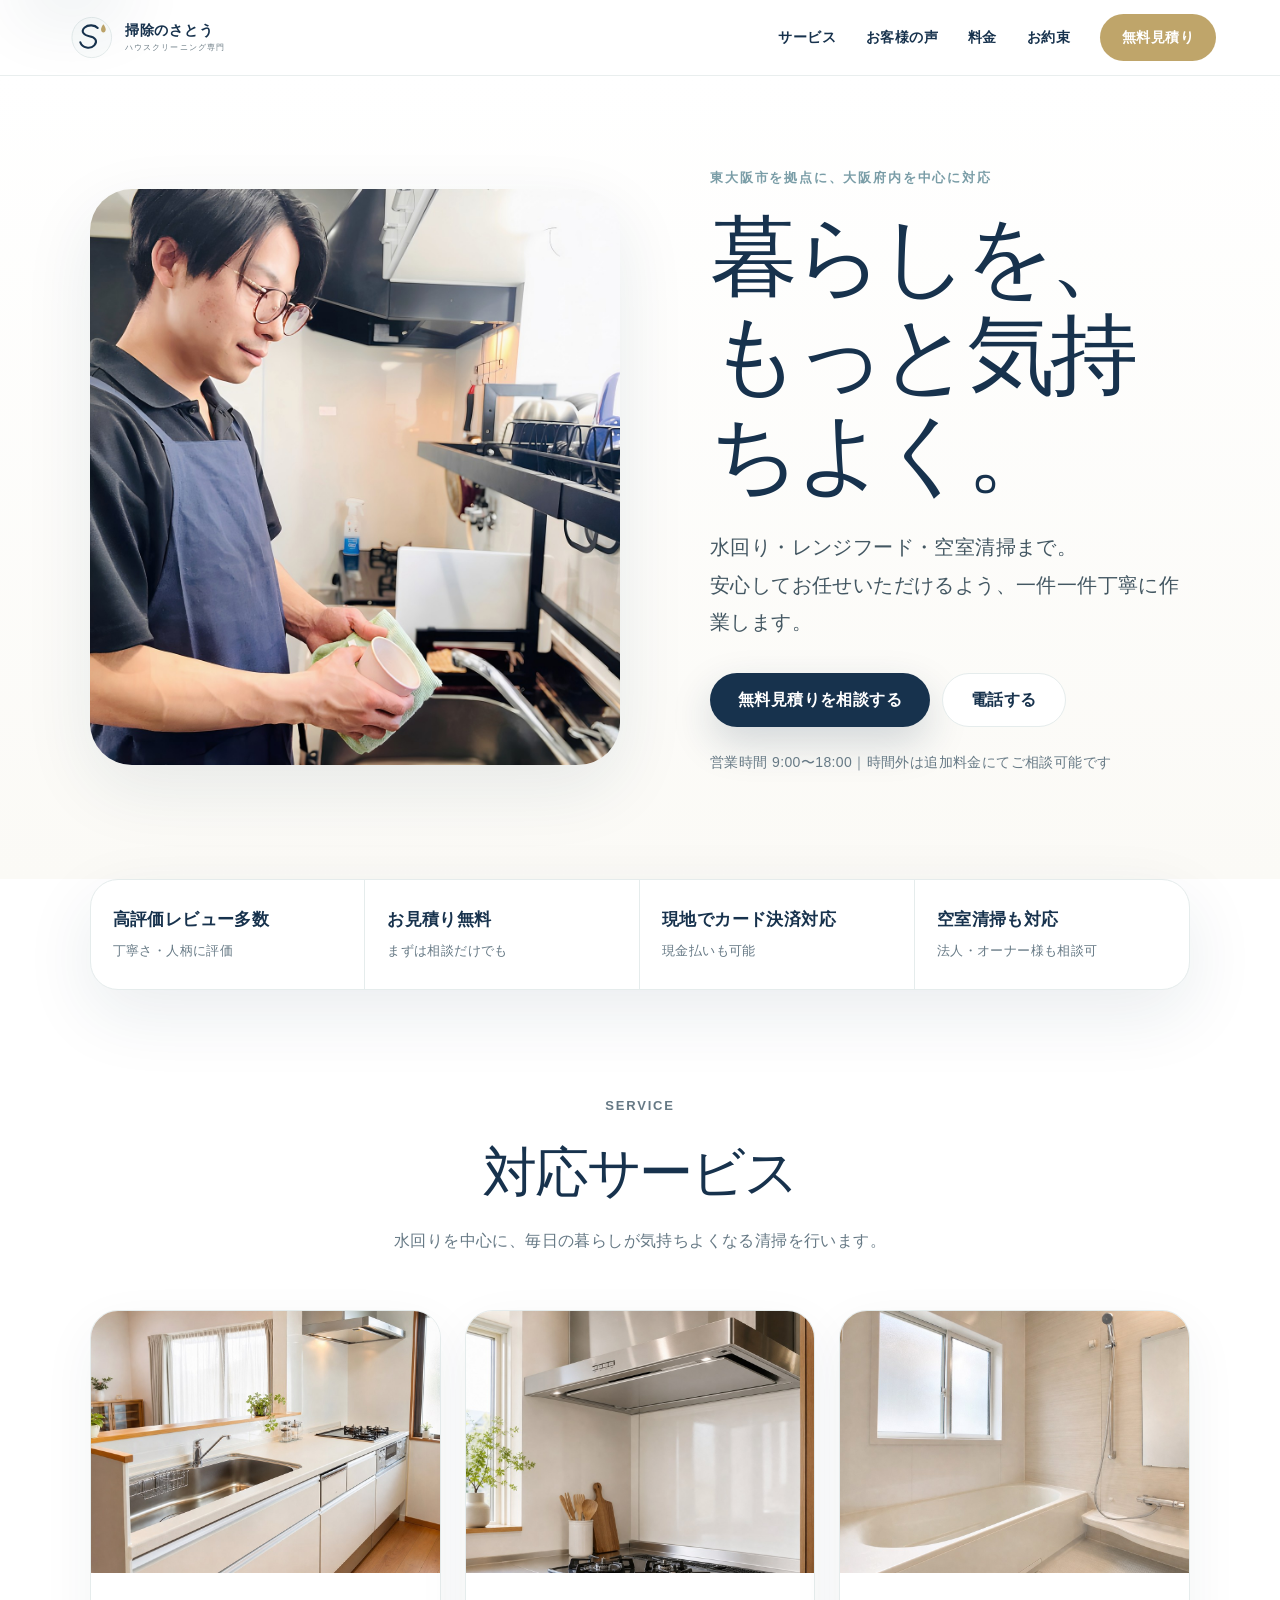
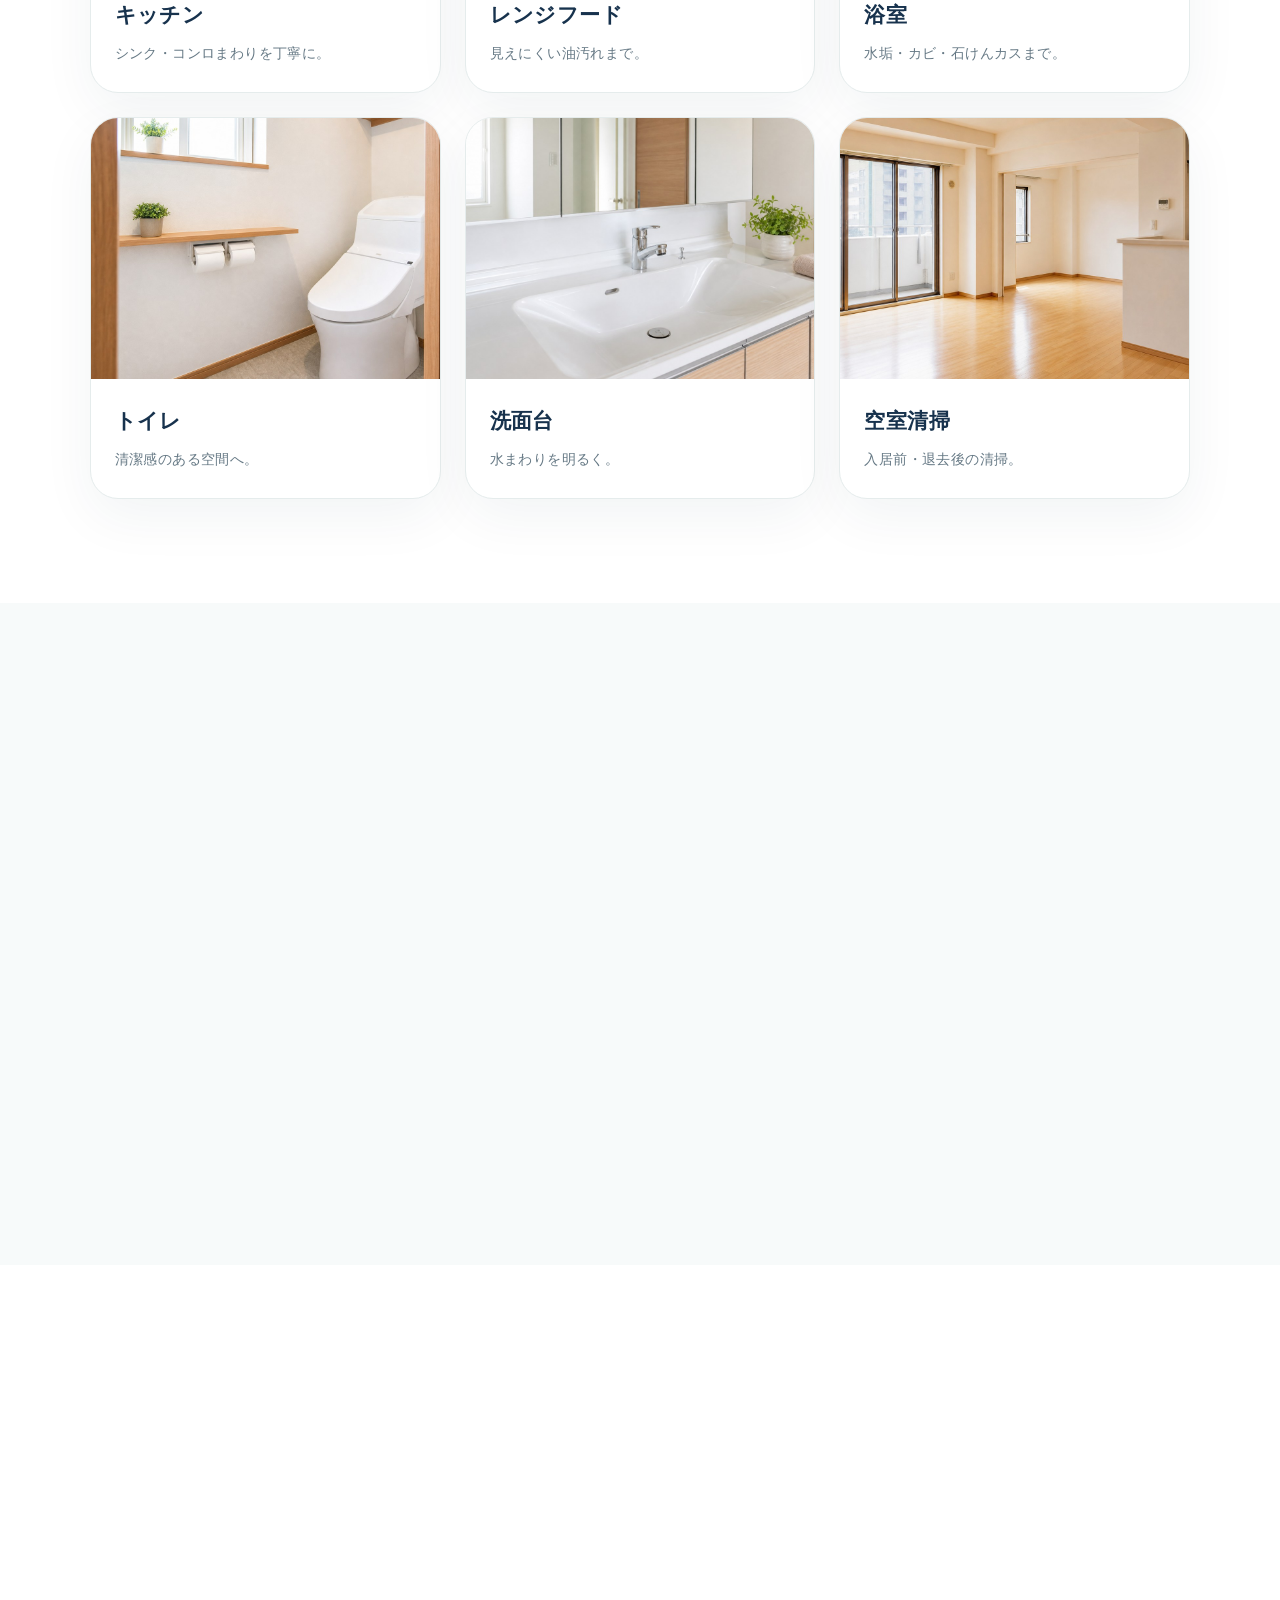
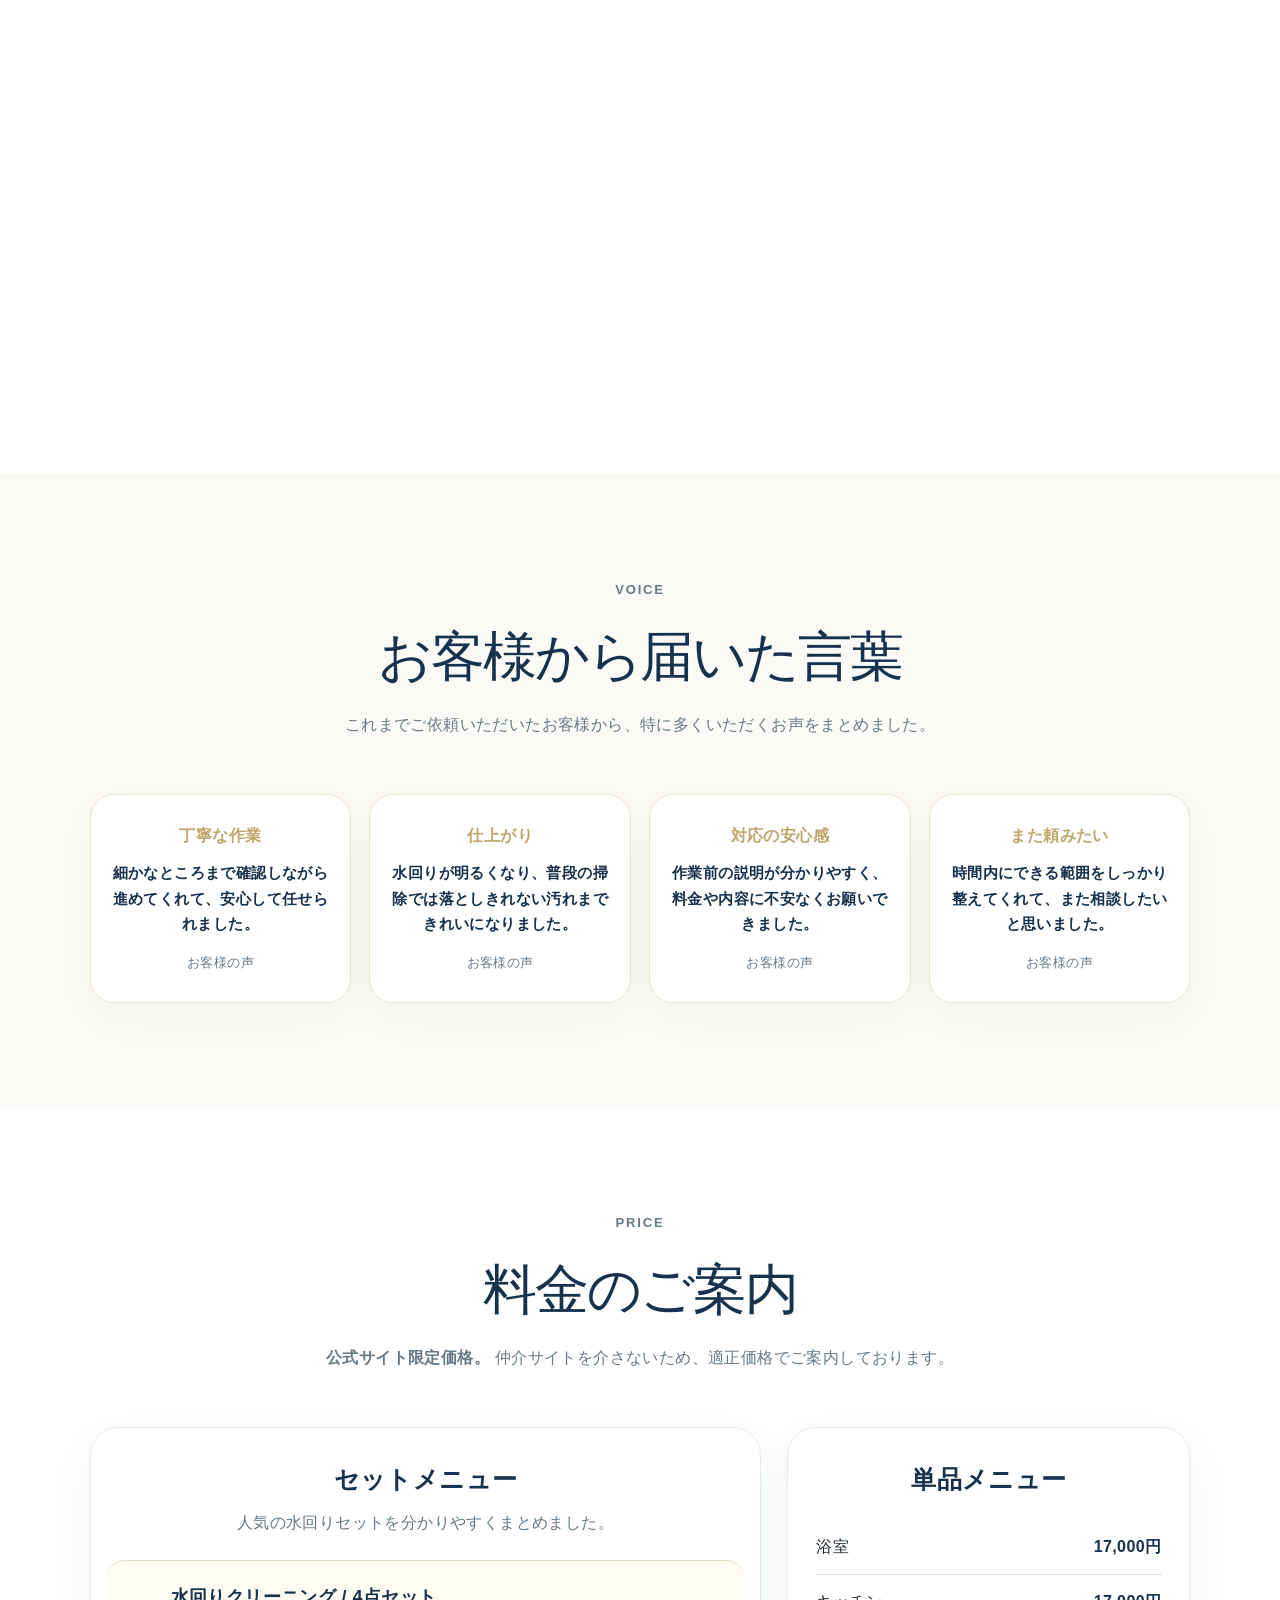
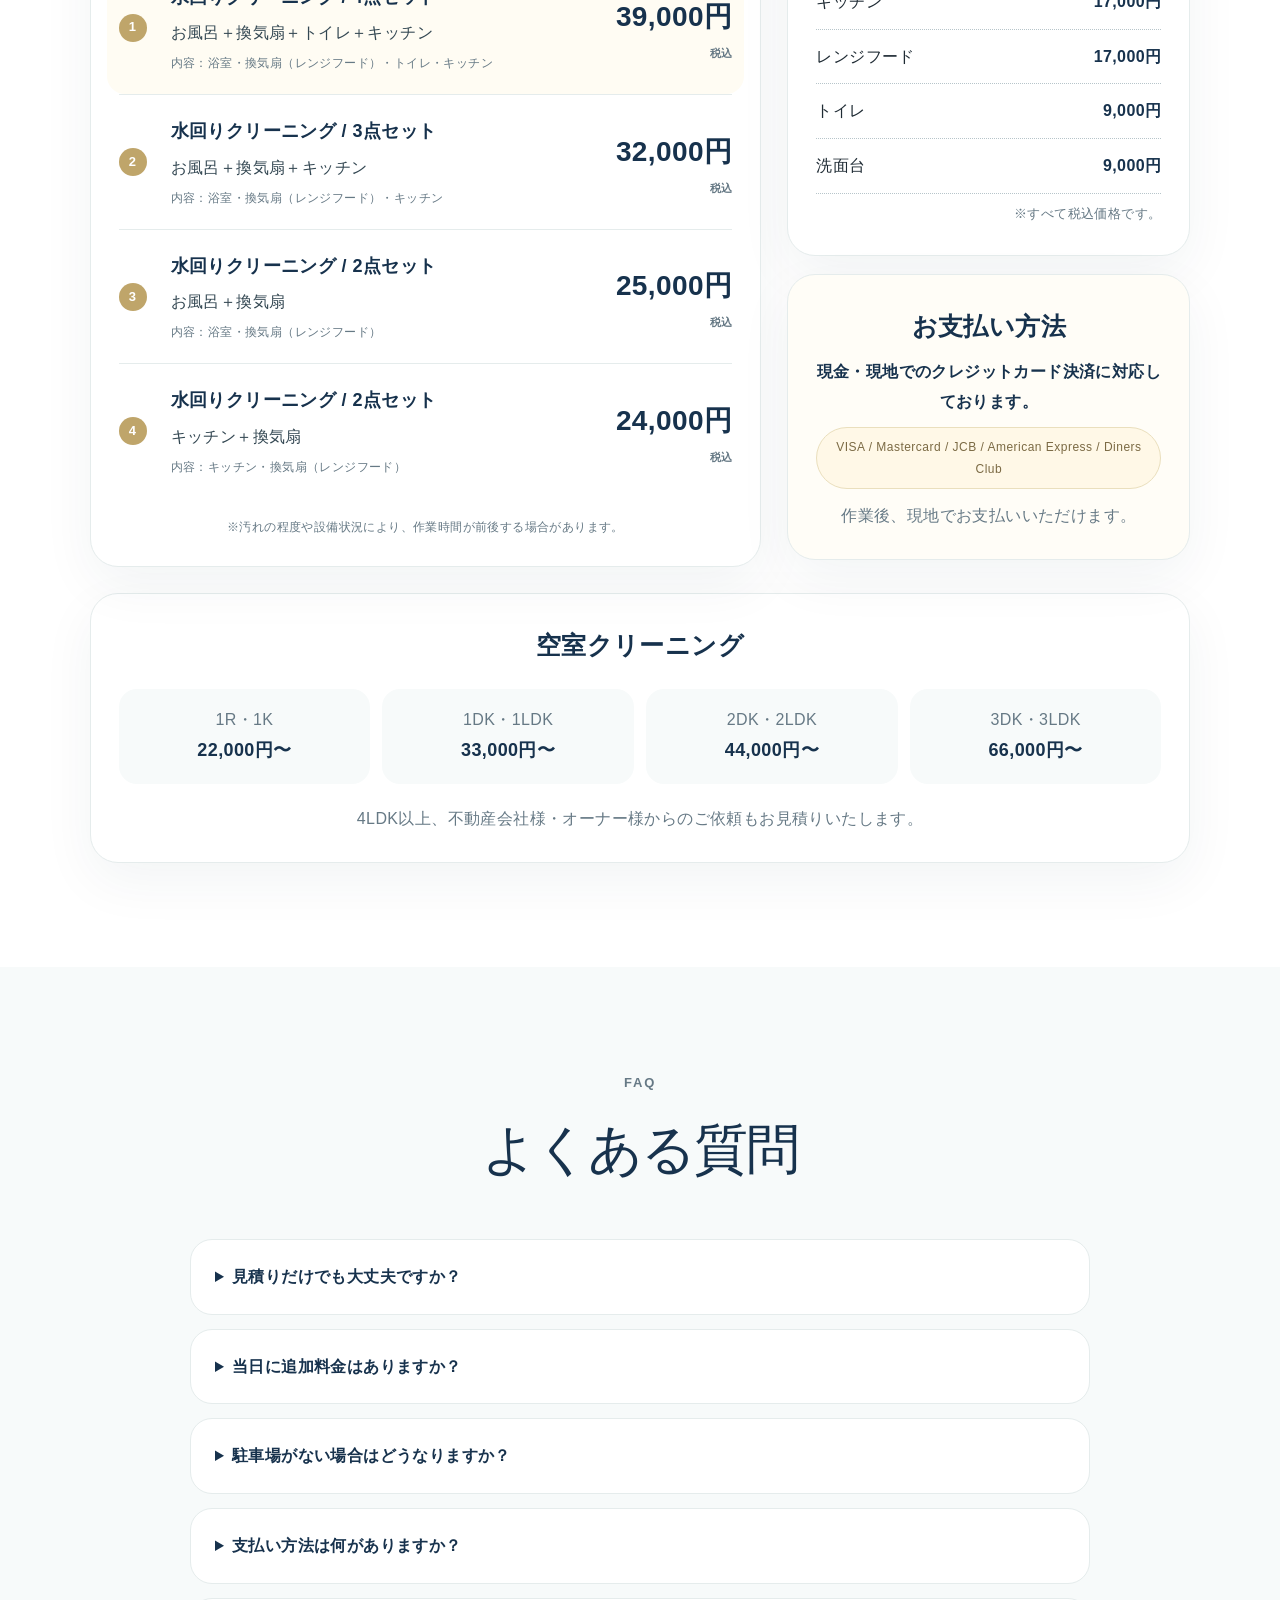
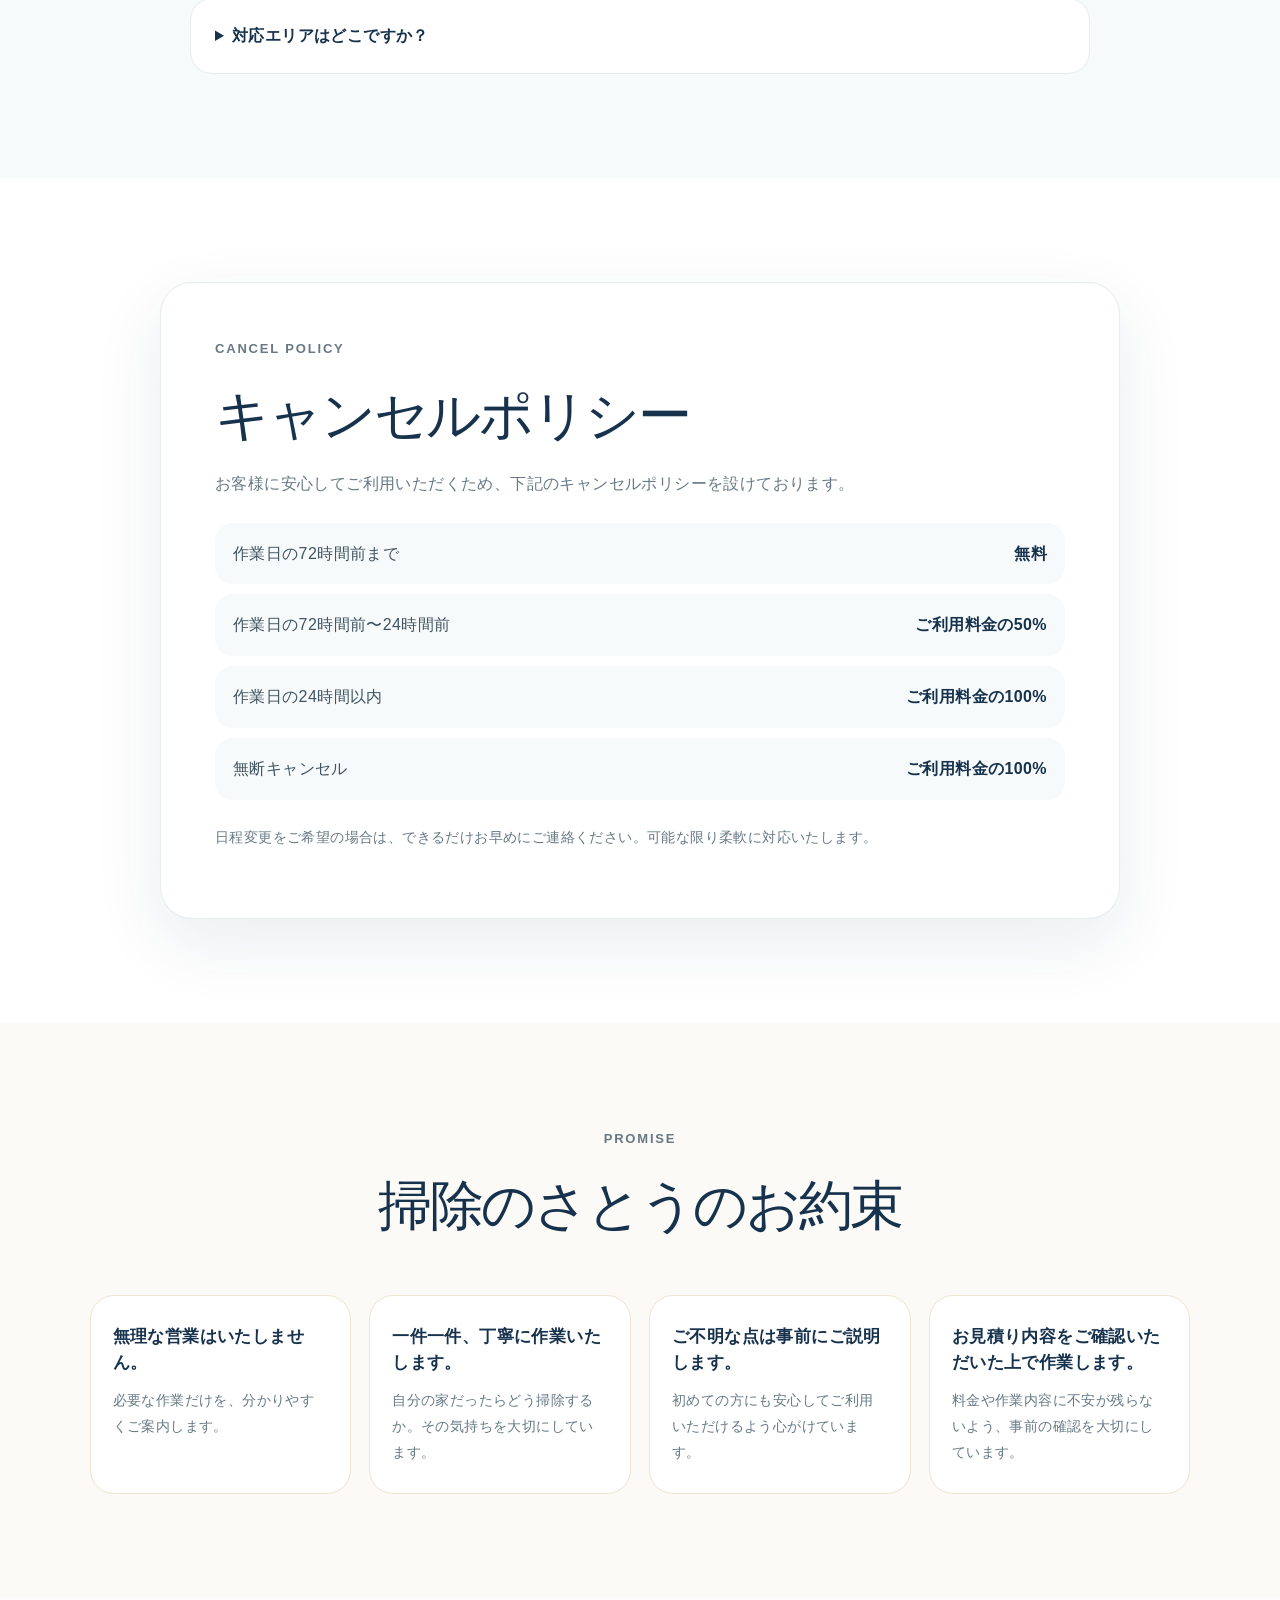
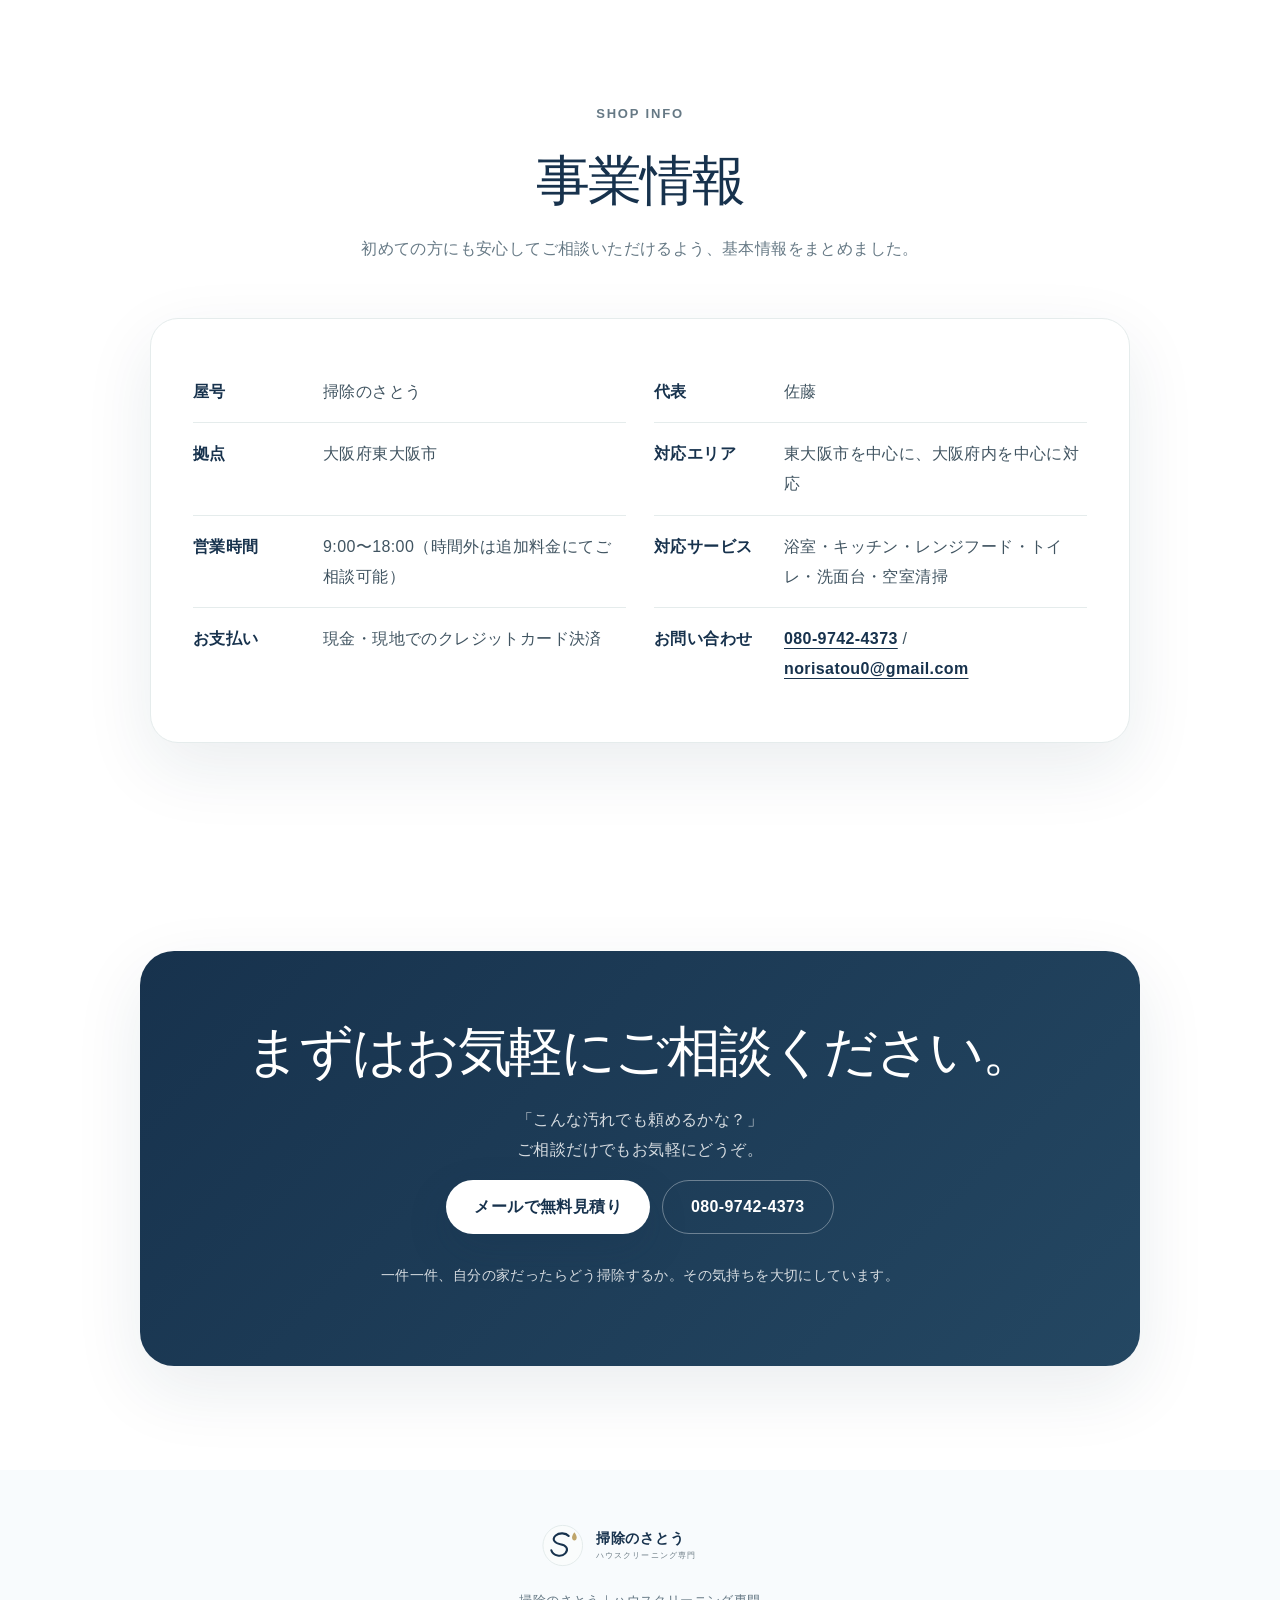
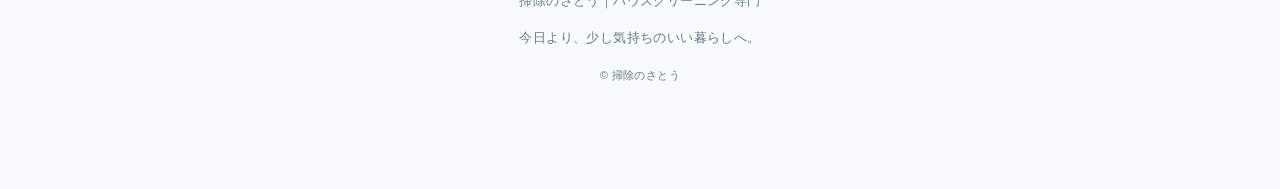
==== index.html @ 07629845 "Add files via upload" ====
<!doctype html>
<html class="no-js" lang="ja">
<head>
  <meta charset="utf-8">
  <meta name="viewport" content="width=device-width, initial-scale=1, viewport-fit=cover">
  <title>掃除のさとう｜東大阪市のハウスクリーニング専門</title>
  <meta name="description" content="東大阪市を拠点に大阪府内を中心に対応するハウスクリーニング専門店。浴室・キッチン・レンジフード・トイレ・空室清掃。公式サイト限定価格、クレジットカード決済対応。">
  <meta name="theme-color" content="#17324D">
  <meta property="og:type" content="website">
  <meta property="og:locale" content="ja_JP">
  <meta property="og:site_name" content="掃除のさとう">
  <meta property="og:title" content="掃除のさとう｜東大阪市のハウスクリーニング専門">
  <meta property="og:description" content="東大阪市を拠点に、大阪府内を中心に対応。水回り・レンジフード・空室清掃まで丁寧に作業します。">
  <meta property="og:image" content="assets/hero-cup.jpeg">
  <meta name="twitter:card" content="summary_large_image">
  <link rel="icon" href="assets/logo.svg" type="image/svg+xml">
  <link rel="stylesheet" href="style.css">
  <script>
    document.documentElement.classList.remove('no-js');
    document.documentElement.classList.add('js');
  </script>
  <script type="application/ld+json">
    {
      "@context": "https://schema.org",
      "@type": "LocalBusiness",
      "name": "掃除のさとう",
      "description": "東大阪市を拠点に大阪府内を中心に対応するハウスクリーニング専門店。",
      "image": "assets/hero-cup.jpeg",
      "telephone": "+81-80-9742-4373",
      "email": "norisatou0@gmail.com",
      "areaServed": ["東大阪市", "大阪府"],
      "openingHours": "Mo-Su 09:00-18:00",
      "priceRange": "¥¥"
    }
  </script>
</head>
<body>
<a class="skip-link" href="#top">本文へ移動</a>
<header class="site-header">
  <a class="brand" href="#top"><img src="assets/logo.svg" alt="掃除のさとう"></a>
  <button class="menu-button" type="button" aria-label="メニューを開く" aria-controls="site-nav" aria-expanded="false"><span aria-hidden="true"></span><span aria-hidden="true"></span></button>
  <nav class="nav" id="site-nav" aria-label="サイト内メニュー">
    <a href="#service">サービス</a>
    <a href="#voice">お客様の声</a>
    <a href="#price">料金</a>
    <a href="#promise">お約束</a>
    <a class="nav-cta" href="#contact">無料見積り</a>
  </nav>
</header>

<main id="top">
<section class="hero">
  <div class="hero-photo reveal">
    <img src="assets/hero-cup.jpeg" alt="キッチンでコップを拭いている作業風景" width="1800" height="1350">
  </div>
  <div class="hero-copy reveal">
    <p class="eyebrow">東大阪市を拠点に、大阪府内を中心に対応</p>
    <h1>暮らしを、<br>もっと気持ちよく。</h1>
    <p class="lead">水回り・レンジフード・空室清掃まで。<br>安心してお任せいただけるよう、一件一件丁寧に作業します。</p>
    <div class="actions">
      <a class="button primary" href="mailto:norisatou0@gmail.com?subject=無料見積りの相談">無料見積りを相談する</a>
      <a class="button secondary" href="tel:08097424373">電話する</a>
    </div>
    <p class="small-note">営業時間 9:00〜18:00｜時間外は追加料金にてご相談可能です</p>
  </div>
</section>

<section class="trust-strip reveal">
  <div><strong>高評価レビュー多数</strong><span>丁寧さ・人柄に評価</span></div>
  <div><strong>お見積り無料</strong><span>まずは相談だけでも</span></div>
  <div><strong>現地でカード決済対応</strong><span>現金払いも可能</span></div>
  <div><strong>空室清掃も対応</strong><span>法人・オーナー様も相談可</span></div>
</section>

<section class="section service" id="service">
  <div class="section-heading reveal">
    <p class="eyebrow">SERVICE</p>
    <h2>対応サービス</h2>
    <p>水回りを中心に、毎日の暮らしが気持ちよくなる清掃を行います。</p>
  </div>
  <div class="service-grid">
    <article class="service-card reveal"><img src="assets/service-kitchen.jpg?v=20260629-3" alt="キッチンクリーニング" width="1200" height="800" loading="lazy"><div><h3>キッチン</h3><p>シンク・コンロまわりを丁寧に。</p></div></article>
    <article class="service-card reveal"><img src="assets/service-hood.jpg?v=20260629-3" alt="レンジフードクリーニング" width="1200" height="800" loading="lazy"><div><h3>レンジフード</h3><p>見えにくい油汚れまで。</p></div></article>
    <article class="service-card reveal"><img src="assets/service-bath.jpg?v=20260629-3" alt="浴室クリーニング" width="1200" height="800" loading="lazy"><div><h3>浴室</h3><p>水垢・カビ・石けんカスまで。</p></div></article>
    <article class="service-card reveal"><img src="assets/service-toilet.jpg?v=20260629-3" alt="トイレクリーニング" width="1200" height="800" loading="lazy"><div><h3>トイレ</h3><p>清潔感のある空間へ。</p></div></article>
    <article class="service-card reveal"><img src="assets/service-wash.jpg?v=20260629-3" alt="洗面台クリーニング" width="1200" height="800" loading="lazy"><div><h3>洗面台</h3><p>水まわりを明るく。</p></div></article>
    <article class="service-card reveal"><img src="assets/service-vacant.jpg?v=20260629-3" alt="空室クリーニング" width="1200" height="800" loading="lazy"><div><h3>空室清掃</h3><p>入居前・退去後の清掃。</p></div></article>
  </div>
</section>

<section class="section reason" id="reason">
  <div class="section-heading reveal">
    <p class="eyebrow">REASON</p>
    <h2>選ばれる理由</h2>
  </div>
  <div class="reason-layout">
    <div class="reason-grid">
      <article class="reveal"><span>01</span><h3>丁寧な作業</h3><p>見える汚れだけでなく、細かな部分まで確認しながら進めます。</p></article>
      <article class="reveal"><span>02</span><h3>安心できる対応</h3><p>作業内容や料金を事前に分かりやすくご説明します。</p></article>
      <article class="reveal"><span>03</span><h3>時間内で最大限</h3><p>時間配分と気配りを大切に、できる範囲を丁寧に整えます。</p></article>
      <article class="reveal"><span>04</span><h3>地域密着</h3><p>東大阪市を拠点に、大阪府内を中心にお伺いしています。</p></article>
    </div>
    <aside class="manager reveal">
      <img src="assets/manager.jpeg" alt="店長 佐藤" width="1207" height="1570" loading="lazy">
      <div>
        <p>店長　佐藤</p>
        <strong>自分の家だったら、どう掃除するか。</strong>
        <span>その気持ちを大切に、一件一件、丁寧に向き合っています。</span>
      </div>
    </aside>
  </div>
</section>

<section class="section proof">
  <div class="proof-inner reveal">
    <div>
      <p class="eyebrow">WORK STYLE</p>
      <h2>実際の作業風景も、<br>少しずつ掲載していきます。</h2>
      <p>写真は作業の雰囲気や人柄をお伝えするためのものです。ビフォーアフターは、写真が揃い次第追加していきます。</p>
    </div>
    <div class="proof-photos">
      <img src="assets/work-hood.jpeg" alt="レンジフードの作業風景" width="1333" height="1000" loading="lazy">
      <img src="assets/work-toilet.jpeg" alt="トイレの作業風景" width="1333" height="1000" loading="lazy">
    </div>
  </div>
</section>

<section class="section voice" id="voice">
  <div class="section-heading reveal">
    <p class="eyebrow">VOICE</p>
    <h2>お客様から届いた言葉</h2>
    <p>これまでご依頼いただいたお客様から、特に多くいただくお声をまとめました。</p>
  </div>
  <div class="voice-grid">
    <blockquote class="reveal"><span>丁寧な作業</span><strong>細かなところまで確認しながら進めてくれて、安心して任せられました。</strong><small>お客様の声</small></blockquote>
    <blockquote class="reveal"><span>仕上がり</span><strong>水回りが明るくなり、普段の掃除では落としきれない汚れまできれいになりました。</strong><small>お客様の声</small></blockquote>
    <blockquote class="reveal"><span>対応の安心感</span><strong>作業前の説明が分かりやすく、料金や内容に不安なくお願いできました。</strong><small>お客様の声</small></blockquote>
    <blockquote class="reveal"><span>また頼みたい</span><strong>時間内にできる範囲をしっかり整えてくれて、また相談したいと思いました。</strong><small>お客様の声</small></blockquote>
  </div>
</section>

<section class="section price" id="price">
  <div class="section-heading reveal">
    <p class="eyebrow">PRICE</p>
    <h2>料金のご案内</h2>
    <p><strong>公式サイト限定価格。</strong> 仲介サイトを介さないため、適正価格でご案内しております。</p>
  </div>

  <div class="price-columns">
    <div class="set-menu reveal">
      <h3>セットメニュー</h3>
      <p class="sub">人気の水回りセットを分かりやすくまとめました。</p>

      <div class="set-row popular">
        <div class="rank">1</div>
        <div class="set-main">
          <h4>水回りクリーニング / 4点セット</h4>
          <p>お風呂＋換気扇＋トイレ＋キッチン</p>
          <small>内容：浴室・換気扇（レンジフード）・トイレ・キッチン</small>
        </div>
        <strong>39,000円<span>税込</span></strong>
      </div>

      <div class="set-row">
        <div class="rank">2</div>
        <div class="set-main">
          <h4>水回りクリーニング / 3点セット</h4>
          <p>お風呂＋換気扇＋キッチン</p>
          <small>内容：浴室・換気扇（レンジフード）・キッチン</small>
        </div>
        <strong>32,000円<span>税込</span></strong>
      </div>

      <div class="set-row">
        <div class="rank">3</div>
        <div class="set-main">
          <h4>水回りクリーニング / 2点セット</h4>
          <p>お風呂＋換気扇</p>
          <small>内容：浴室・換気扇（レンジフード）</small>
        </div>
        <strong>25,000円<span>税込</span></strong>
      </div>

      <div class="set-row">
        <div class="rank">4</div>
        <div class="set-main">
          <h4>水回りクリーニング / 2点セット</h4>
          <p>キッチン＋換気扇</p>
          <small>内容：キッチン・換気扇（レンジフード）</small>
        </div>
        <strong>24,000円<span>税込</span></strong>
      </div>
      <p class="caution">※汚れの程度や設備状況により、作業時間が前後する場合があります。</p>
    </div>

    <aside class="side-price reveal">
      <div class="single-menu">
        <h3>単品メニュー</h3>
        <dl>
          <div><dt>浴室</dt><dd>17,000円</dd></div>
          <div><dt>キッチン</dt><dd>17,000円</dd></div>
          <div><dt>レンジフード</dt><dd>17,000円</dd></div>
          <div><dt>トイレ</dt><dd>9,000円</dd></div>
          <div><dt>洗面台</dt><dd>9,000円</dd></div>
        </dl>
        <small>※すべて税込価格です。</small>
      </div>
      <div class="payment">
        <h3>お支払い方法</h3>
        <p><strong>現金・現地でのクレジットカード決済に対応しております。</strong></p>
        <p class="card-brands">VISA / Mastercard / JCB / American Express / Diners Club</p>
        <p>作業後、現地でお支払いいただけます。</p>
      </div>
    </aside>
  </div>

  <div class="vacant reveal">
    <h3>空室クリーニング</h3>
    <div>
      <span>1R・1K <strong>22,000円〜</strong></span>
      <span>1DK・1LDK <strong>33,000円〜</strong></span>
      <span>2DK・2LDK <strong>44,000円〜</strong></span>
      <span>3DK・3LDK <strong>66,000円〜</strong></span>
    </div>
    <p>4LDK以上、不動産会社様・オーナー様からのご依頼もお見積りいたします。</p>
  </div>
</section>

<section class="section faq">
  <div class="section-heading reveal">
    <p class="eyebrow">FAQ</p>
    <h2>よくある質問</h2>
  </div>
  <div class="faq-list reveal">
    <details><summary>見積りだけでも大丈夫ですか？</summary><p>はい。ご相談だけでも大丈夫です。内容を確認し、無料でお見積りいたします。</p></details>
    <details><summary>当日に追加料金はありますか？</summary><p>お見積り内容をご確認いただいた上で作業いたします。追加作業をご希望の場合は、事前に料金をご案内します。</p></details>
    <details><summary>駐車場がない場合はどうなりますか？</summary><p>近隣のコインパーキングを利用する場合があります。駐車場代が必要な場合は事前にご相談いたします。</p></details>
    <details><summary>支払い方法は何がありますか？</summary><p>現金・現地でのクレジットカード決済に対応しています。作業後、現地でお支払いいただけます。</p></details>
    <details><summary>対応エリアはどこですか？</summary><p>東大阪市を拠点に、大阪府内を中心にお伺いしています。</p></details>
  </div>
</section>

<section class="section policy">
  <div class="policy-card reveal">
    <p class="eyebrow">CANCEL POLICY</p>
    <h2>キャンセルポリシー</h2>
    <p>お客様に安心してご利用いただくため、下記のキャンセルポリシーを設けております。</p>
    <div class="policy-table">
      <div><span>作業日の72時間前まで</span><strong>無料</strong></div>
      <div><span>作業日の72時間前〜24時間前</span><strong>ご利用料金の50%</strong></div>
      <div><span>作業日の24時間以内</span><strong>ご利用料金の100%</strong></div>
      <div><span>無断キャンセル</span><strong>ご利用料金の100%</strong></div>
    </div>
    <p class="policy-note">日程変更をご希望の場合は、できるだけお早めにご連絡ください。可能な限り柔軟に対応いたします。</p>
  </div>
</section>

<section class="section promise" id="promise">
  <div class="section-heading reveal">
    <p class="eyebrow">PROMISE</p>
    <h2>掃除のさとうのお約束</h2>
  </div>
  <div class="promise-grid">
    <article class="reveal"><h3>無理な営業はいたしません。</h3><p>必要な作業だけを、分かりやすくご案内します。</p></article>
    <article class="reveal"><h3>一件一件、丁寧に作業いたします。</h3><p>自分の家だったらどう掃除するか。その気持ちを大切にしています。</p></article>
    <article class="reveal"><h3>ご不明な点は事前にご説明します。</h3><p>初めての方にも安心してご利用いただけるよう心がけています。</p></article>
    <article class="reveal"><h3>お見積り内容をご確認いただいた上で作業します。</h3><p>料金や作業内容に不安が残らないよう、事前の確認を大切にしています。</p></article>
  </div>
</section>

<section class="section about" id="about">
  <div class="section-heading reveal">
    <p class="eyebrow">SHOP INFO</p>
    <h2>事業情報</h2>
    <p>初めての方にも安心してご相談いただけるよう、基本情報をまとめました。</p>
  </div>
  <div class="info-card reveal">
    <dl>
      <div><dt>屋号</dt><dd>掃除のさとう</dd></div>
      <div><dt>代表</dt><dd>佐藤</dd></div>
      <div><dt>拠点</dt><dd>大阪府東大阪市</dd></div>
      <div><dt>対応エリア</dt><dd>東大阪市を中心に、大阪府内を中心に対応</dd></div>
      <div><dt>営業時間</dt><dd>9:00〜18:00（時間外は追加料金にてご相談可能）</dd></div>
      <div><dt>対応サービス</dt><dd>浴室・キッチン・レンジフード・トイレ・洗面台・空室清掃</dd></div>
      <div><dt>お支払い</dt><dd>現金・現地でのクレジットカード決済</dd></div>
      <div><dt>お問い合わせ</dt><dd><a href="tel:08097424373">080-9742-4373</a> / <a href="mailto:norisatou0@gmail.com?subject=無料見積りの相談">norisatou0@gmail.com</a></dd></div>
    </dl>
  </div>
</section>

<section class="section contact" id="contact">
  <div class="contact-card reveal">
    <h2>まずはお気軽にご相談ください。</h2>
    <p>「こんな汚れでも頼めるかな？」<br>ご相談だけでもお気軽にどうぞ。</p>
    <div class="actions center">
      <a class="button primary light" href="mailto:norisatou0@gmail.com?subject=無料見積りの相談">メールで無料見積り</a>
      <a class="button secondary dark" href="tel:08097424373">080-9742-4373</a>
    </div>
    <p class="footer-message">一件一件、自分の家だったらどう掃除するか。その気持ちを大切にしています。</p>
  </div>
</section>
</main>

<footer>
  <img src="assets/logo.svg" alt="掃除のさとう">
  <p>掃除のさとう｜ハウスクリーニング専門</p>
  <p>今日より、少し気持ちのいい暮らしへ。</p>
  <small>© 掃除のさとう</small>
</footer>

<div class="fixed-cta">
  <a href="tel:08097424373" aria-label="掃除のさとうへ電話する">電話</a>
  <a href="mailto:norisatou0@gmail.com?subject=無料見積りの相談" aria-label="掃除のさとうへ無料見積りを相談する">無料見積り</a>
</div>
<script src="script.js"></script>
</body>
</html>
---- style.css ----
@charset "UTF-8";
:root{--navy:#17324D;--gold:#BFA56A;--cream:#FBFAF6;--soft:#F7FAFA;--ink:#1f2b34;--muted:#667985;--line:#E5ECEC;--shadow:0 24px 70px rgba(23,50,77,.09)}
*{box-sizing:border-box}html{scroll-behavior:smooth;overflow-x:hidden}body{margin:0;font-family:-apple-system,BlinkMacSystemFont,"Hiragino Sans","Noto Sans JP","Yu Gothic",sans-serif;color:var(--ink);line-height:1.86;letter-spacing:.025em;background:#fff;overflow-x:hidden}img{display:block;max-width:100%;height:auto}a{text-decoration:none;color:inherit}a:focus-visible,button:focus-visible,summary:focus-visible{outline:3px solid rgba(191,165,106,.55);outline-offset:4px}.skip-link{position:fixed;left:14px;top:14px;z-index:100;transform:translateY(-140%);background:#fff;color:var(--navy);border:1px solid var(--line);border-radius:999px;padding:10px 16px;font-weight:800;box-shadow:var(--shadow)}.skip-link:focus{transform:none}
.site-header{height:76px;position:sticky;top:0;z-index:50;display:flex;align-items:center;justify-content:space-between;padding:0 clamp(18px,5vw,76px);background:rgba(255,255,255,.88);backdrop-filter:blur(20px);border-bottom:1px solid rgba(229,236,236,.85)}.brand img{width:210px}.nav{display:flex;align-items:center;gap:30px;font-weight:650;font-size:14px;color:var(--navy)}.nav-cta{padding:10px 22px;border-radius:999px;background:var(--gold);color:#fff}.menu-button{display:none}
.hero{display:grid;grid-template-columns:1.05fr .95fr;align-items:center;gap:clamp(46px,7vw,104px);padding:clamp(44px,7vw,94px) clamp(24px,7vw,112px);background:linear-gradient(180deg,#fff 0%,var(--cream) 100%)}.hero-photo img{width:100%;height:min(650px,64vh);object-fit:cover;object-position:center center;border-radius:42px;box-shadow:var(--shadow)}.eyebrow{margin:0 0 18px;color:#7A9DA7;font-weight:800;font-size:13px;letter-spacing:.14em;text-transform:uppercase}h1{margin:0 0 26px;color:var(--navy);font-size:clamp(48px,7vw,88px);font-weight:530;line-height:1.12;letter-spacing:-.05em}.lead{margin:0 0 32px;color:#435762;font-size:clamp(16px,1.8vw,20px)}.actions{display:flex;gap:12px;flex-wrap:wrap}.button{min-height:54px;padding:0 28px;border-radius:999px;display:inline-flex;align-items:center;justify-content:center;font-weight:800;transition:.22s}.button:hover{transform:translateY(-2px)}.primary{background:var(--navy);color:#fff;box-shadow:0 16px 40px rgba(23,50,77,.18)}.secondary{background:#fff;color:var(--navy);border:1px solid var(--line)}.small-note{font-size:14px;color:var(--muted);margin-top:22px}
.trust-strip{margin:0 clamp(24px,7vw,112px);transform:translateY(-24px);display:grid;grid-template-columns:repeat(4,1fr);background:#fff;border:1px solid var(--line);border-radius:28px;overflow:hidden;box-shadow:var(--shadow)}.trust-strip div{padding:24px 22px;border-right:1px solid var(--line)}.trust-strip div:last-child{border-right:0}.trust-strip strong{display:block;color:var(--navy);font-size:17px}.trust-strip span{color:var(--muted);font-size:13px}
.section{padding:104px clamp(24px,7vw,112px)}.section-heading{text-align:center;max-width:760px;margin:0 auto 54px}.section-heading h2,.contact-card h2,.policy-card h2{margin:0 0 18px;color:var(--navy);font-size:clamp(32px,4.2vw,54px);font-weight:540;line-height:1.34;letter-spacing:-.04em}.section-heading p{color:var(--muted)}
.service-grid{display:grid;grid-template-columns:repeat(3,1fr);gap:24px}.service-card{background:#fff;border:1px solid var(--line);border-radius:28px;overflow:hidden;box-shadow:0 18px 54px rgba(23,50,77,.055)}.service-card{transition:transform .22s ease,box-shadow .22s ease}.service-card:hover{transform:translateY(-6px);box-shadow:0 24px 64px rgba(23,50,77,.09)}.service-card img{width:100%;aspect-ratio:4/3;object-fit:cover;object-position:center;display:block;background:#f7fafa}.service-card div{padding:22px 24px 26px}.service-card h3{margin:0 0 6px;color:var(--navy);font-size:21px}.service-card p{color:var(--muted);font-size:14px;margin:0}
.reason{background:var(--soft)}.reason-layout{display:grid;grid-template-columns:1fr .42fr;gap:36px;align-items:stretch}.reason-grid{display:grid;grid-template-columns:repeat(4,1fr);gap:18px}.reason-grid article{padding:30px 22px;background:#fff;border:1px solid var(--line);border-radius:26px;text-align:center}.reason-grid span{color:var(--gold);font-weight:900}.reason-grid h3{margin:10px 0;color:var(--navy)}.reason-grid p{font-size:14px;color:var(--muted);margin:0}.manager{background:#fff;border:1px solid var(--line);border-radius:28px;padding:18px;display:grid;grid-template-columns:128px 1fr;gap:18px;align-items:center;box-shadow:var(--shadow)}.manager img{width:128px;height:150px;object-fit:cover;object-position:center 22%;border-radius:20px}.manager p{margin:0;color:var(--muted);font-size:13px}.manager strong{display:block;color:var(--navy);margin:4px 0 8px;line-height:1.55}.manager span{color:var(--muted);font-size:14px}
.proof-inner{display:grid;grid-template-columns:.9fr 1.1fr;gap:42px;align-items:center;background:linear-gradient(135deg,#fff,#FBF7EF);border:1px solid #E8DDC5;border-radius:34px;padding:clamp(28px,5vw,58px)}.proof h2{color:var(--navy);font-size:clamp(30px,4vw,50px);line-height:1.35;font-weight:540;letter-spacing:-.04em}.proof p{color:var(--muted)}.proof-photos{display:grid;grid-template-columns:1fr 1fr;gap:16px}.proof-photos img{height:330px;width:100%;object-fit:cover;border-radius:26px;box-shadow:0 14px 40px rgba(23,50,77,.08)}
.voice{background:var(--cream)}.voice-grid{display:grid;grid-template-columns:repeat(4,1fr);gap:18px}.voice blockquote{margin:0;padding:26px 22px;border:1px solid #EEE4D2;border-radius:24px;background:#fff;text-align:center;box-shadow:0 16px 46px rgba(23,50,77,.045)}.voice span{display:block;color:var(--gold);font-weight:900;margin-bottom:10px}.voice strong{display:block;color:var(--navy);font-size:15px;line-height:1.7}.voice small{display:block;color:var(--muted);margin-top:14px}
.price{background:#fff}.price-columns{display:grid;grid-template-columns:1.25fr .75fr;gap:26px;align-items:start}.set-menu,.single-menu,.payment,.vacant{background:#fff;border:1px solid var(--line);border-radius:28px;box-shadow:0 18px 54px rgba(23,50,77,.055)}.set-menu{padding:28px}.set-menu h3,.single-menu h3,.payment h3,.vacant h3{margin:0;color:var(--navy);font-size:25px;text-align:center}.sub{text-align:center;color:var(--muted);margin:6px 0 22px}.set-row{display:grid;grid-template-columns:34px 1fr auto;gap:18px;align-items:center;padding:20px 0;border-top:1px solid var(--line)}.set-row.popular{background:#FFFCF3;margin:0 -12px;padding:20px 12px;border-radius:18px;border-top:1px solid #E8DDC5}.rank{width:28px;height:28px;border-radius:50%;display:grid;place-items:center;background:var(--gold);color:#fff;font-weight:800;font-size:13px}.set-main h4{margin:0 0 4px;color:var(--navy);font-size:18px}.set-main p{margin:0;color:#334752}.set-main small{display:block;color:var(--muted);font-size:12px;margin-top:4px}.set-row>strong{color:var(--navy);font-size:28px;white-space:nowrap}.set-row>strong span{display:block;font-size:11px;color:var(--muted);text-align:right}.caution{text-align:center;color:var(--muted);font-size:12px;margin:18px 0 0}.single-menu,.payment{padding:28px}.single-menu dl{margin:18px 0 8px}.single-menu dl div{display:flex;justify-content:space-between;padding:12px 0;border-bottom:1px dotted #B7C5CA}.single-menu dd{margin:0;color:var(--navy);font-weight:800}.single-menu small{display:block;text-align:right;color:var(--muted)}.payment{margin-top:18px;background:#fffdf7}.payment p{text-align:center;color:var(--muted);margin:8px 0 0}.payment strong{color:var(--navy)}.vacant{margin-top:26px;padding:28px}.vacant div{display:grid;grid-template-columns:repeat(4,1fr);gap:12px;margin:20px 0}.vacant span{background:var(--soft);border-radius:18px;padding:16px;text-align:center;color:var(--muted)}.vacant strong{display:block;color:var(--navy);font-size:18px}.vacant p{text-align:center;color:var(--muted);margin:0}
.faq{background:var(--soft)}.faq-list{max-width:900px;margin:auto;display:grid;gap:14px}details{background:#fff;border:1px solid var(--line);border-radius:22px;padding:22px 24px}summary{cursor:pointer;color:var(--navy);font-weight:750}.faq-list p{color:var(--muted);margin:12px 0 0}
.policy-card{max-width:960px;margin:auto;background:#fff;border:1px solid var(--line);border-radius:32px;padding:clamp(28px,5vw,54px);box-shadow:var(--shadow)}.policy-card p{color:var(--muted)}.policy-table{margin:24px 0;display:grid;gap:10px}.policy-table div{display:flex;justify-content:space-between;gap:14px;background:var(--soft);border-radius:18px;padding:16px 18px}.policy-table span{color:#405461}.policy-table strong{color:var(--navy);white-space:nowrap}.policy-note{font-size:14px}
.promise{background:var(--cream)}.promise-grid{display:grid;grid-template-columns:repeat(4,1fr);gap:18px}.promise-grid article{background:#fff;border:1px solid #EEE4D2;border-radius:24px;padding:28px 22px}.promise-grid h3{color:var(--navy);margin:0 0 10px;font-size:17px;line-height:1.55}.promise-grid p{color:var(--muted);font-size:14px;margin:0}
.about{background:#fff}.info-card{max-width:980px;margin:auto;background:#fff;border:1px solid var(--line);border-radius:28px;box-shadow:var(--shadow);padding:clamp(24px,4vw,42px)}.info-card dl{margin:0;display:grid;grid-template-columns:1fr 1fr;gap:0 28px}.info-card div{display:grid;grid-template-columns:112px 1fr;gap:18px;padding:16px 0;border-bottom:1px solid var(--line)}.info-card div:nth-last-child(-n+2){border-bottom:0}.info-card dt{color:var(--navy);font-weight:800}.info-card dd{margin:0;color:#405461}.info-card a{color:var(--navy);font-weight:750;text-decoration:underline;text-decoration-thickness:1px;text-underline-offset:4px}
.contact-card{max-width:1000px;margin:auto;text-align:center;background:linear-gradient(135deg,#17324D,#244762);border-radius:34px;padding:64px 24px;color:#fff;box-shadow:var(--shadow)}.contact-card h2{color:#fff}.contact-card p{color:rgba(255,255,255,.82)}.center{justify-content:center}.light{background:#fff;color:var(--navy)}.dark{background:transparent;color:#fff;border:1px solid rgba(255,255,255,.35)}.footer-message{margin-top:28px;font-size:14px}
footer{text-align:center;background:#F8FBFD;padding:48px 24px 102px;color:var(--muted);font-size:13px}footer img{width:210px;margin:0 auto 16px}.fixed-cta{display:none}.js .reveal{opacity:0;transform:translateY(22px);transition:.72s ease}.js .reveal.show,.no-js .reveal{opacity:1;transform:none}
@media(max-width:1100px){.reason-layout,.proof-inner{grid-template-columns:1fr}.reason-grid,.voice-grid,.promise-grid{grid-template-columns:repeat(2,1fr)}}
@media(max-width:760px){body{padding-bottom:calc(82px + env(safe-area-inset-bottom))}.site-header{height:70px;padding:0 18px}.brand img{width:min(178px,56vw)}.menu-button{display:grid;width:42px;height:42px;place-items:center;background:#fff;border:1px solid var(--line);border-radius:50%;padding:0}.menu-button span{width:18px;height:2px;background:var(--navy);margin:3px 0}.nav{display:none;position:fixed;left:14px;right:14px;top:78px;background:#fff;border:1px solid var(--line);border-radius:24px;box-shadow:var(--shadow);padding:12px;flex-direction:column;gap:0}.nav.open{display:flex}.nav a{padding:14px 16px}.hero{grid-template-columns:1fr;padding:30px 22px 62px}.hero-photo img{height:auto;aspect-ratio:4/3.1;border-radius:30px}h1{font-size:clamp(38px,11vw,43px);letter-spacing:-.035em}.lead br{display:none}.actions{display:grid;grid-template-columns:1fr}.button{width:100%;min-height:52px;padding:0 20px}.trust-strip{grid-template-columns:1fr;margin:0 22px;transform:none}.trust-strip div{border-right:0;border-bottom:1px solid var(--line)}.trust-strip div:last-child{border-bottom:0}.section{padding:82px 22px}.service-grid,.reason-grid,.voice-grid,.price-columns,.promise-grid{grid-template-columns:1fr}.manager{grid-template-columns:92px 1fr}.manager img{width:92px;height:112px}.proof-photos{grid-template-columns:1fr}.proof-photos img{height:230px}.set-row{grid-template-columns:30px 1fr}.set-row>strong{grid-column:2;font-size:25px}.set-row>strong span{text-align:left}.vacant div{grid-template-columns:1fr 1fr}.policy-table div{display:block}.policy-table strong{display:block;margin-top:4px}.info-card dl{grid-template-columns:1fr}.info-card div,.info-card div:nth-last-child(-n+2){grid-template-columns:1fr;gap:4px;border-bottom:1px solid var(--line)}.info-card div:last-child{border-bottom:0}.fixed-cta{display:grid;position:fixed;left:12px;right:12px;bottom:calc(12px + env(safe-area-inset-bottom));z-index:60;grid-template-columns:1fr 1.3fr;gap:8px;background:rgba(255,255,255,.9);backdrop-filter:blur(18px);border:1px solid var(--line);box-shadow:0 16px 44px rgba(23,50,77,.16);padding:8px;border-radius:20px}.fixed-cta a{min-height:46px;display:grid;place-items:center;border-radius:14px;font-weight:800}.fixed-cta a:first-child{background:#fff;color:var(--navy);border:1px solid var(--line)}.fixed-cta a:last-child{background:var(--navy);color:#fff}}
@media(max-width:380px){.section{padding-left:18px;padding-right:18px}.hero{padding-left:18px;padding-right:18px}.trust-strip{margin-left:18px;margin-right:18px}.vacant div{grid-template-columns:1fr}.contact-card{padding:50px 18px}.fixed-cta{left:8px;right:8px}}
@media(prefers-reduced-motion:reduce){html{scroll-behavior:auto}*,*::before,*::after{transition-duration:.01ms !important;animation-duration:.01ms !important;animation-iteration-count:1 !important}.js .reveal{opacity:1;transform:none}}

.card-brands{
  font-size:12px;
  letter-spacing:.04em;
  color:#7b6a44 !important;
  background:#fff8e7;
  border:1px solid #eadfbd;
  border-radius:999px;
  padding:8px 12px;
  display:inline-block;
  margin:10px auto 4px !important;
}

.contact-card > p{
  max-width:720px;
  margin-left:auto;
  margin-right:auto;
}
.contact-card > p br{
  display:block;
}
@media(max-width:760px){
  .contact-card > p{
    font-size:16px;
    line-height:1.8;
  }
}
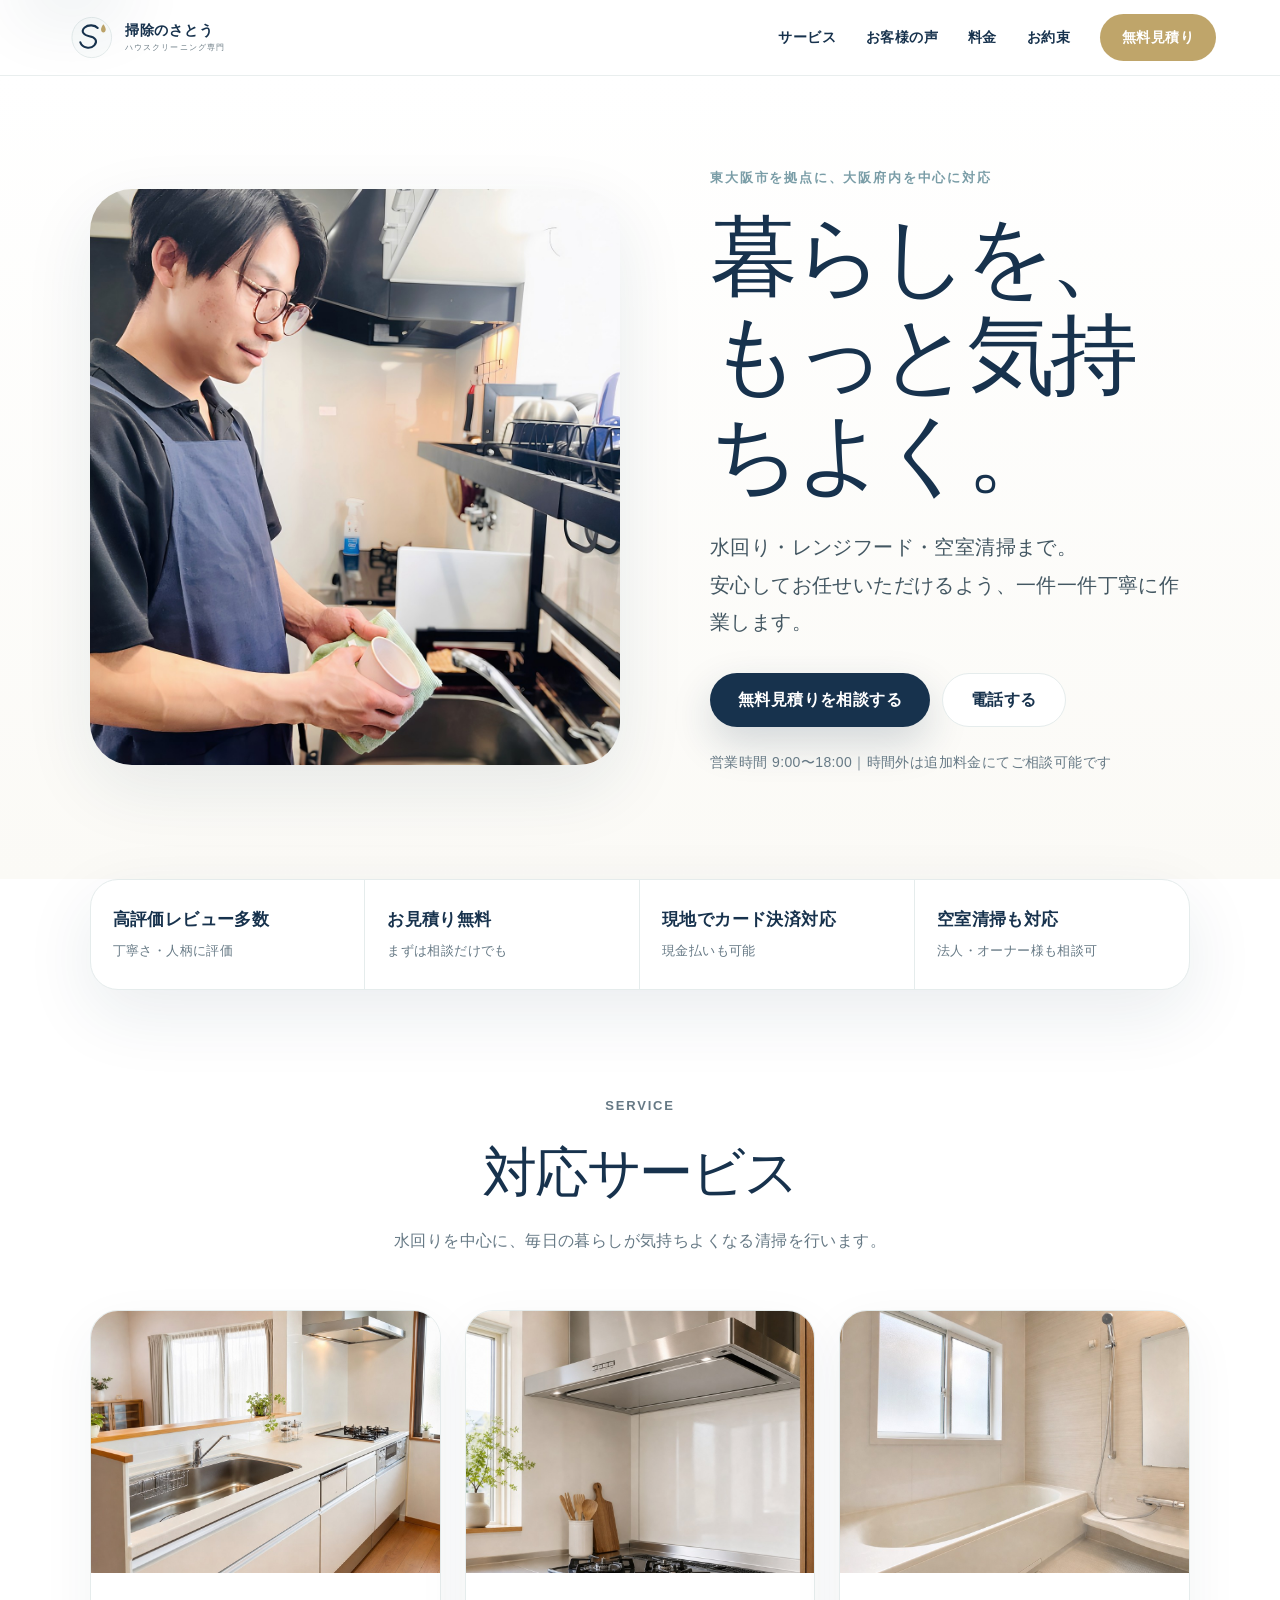
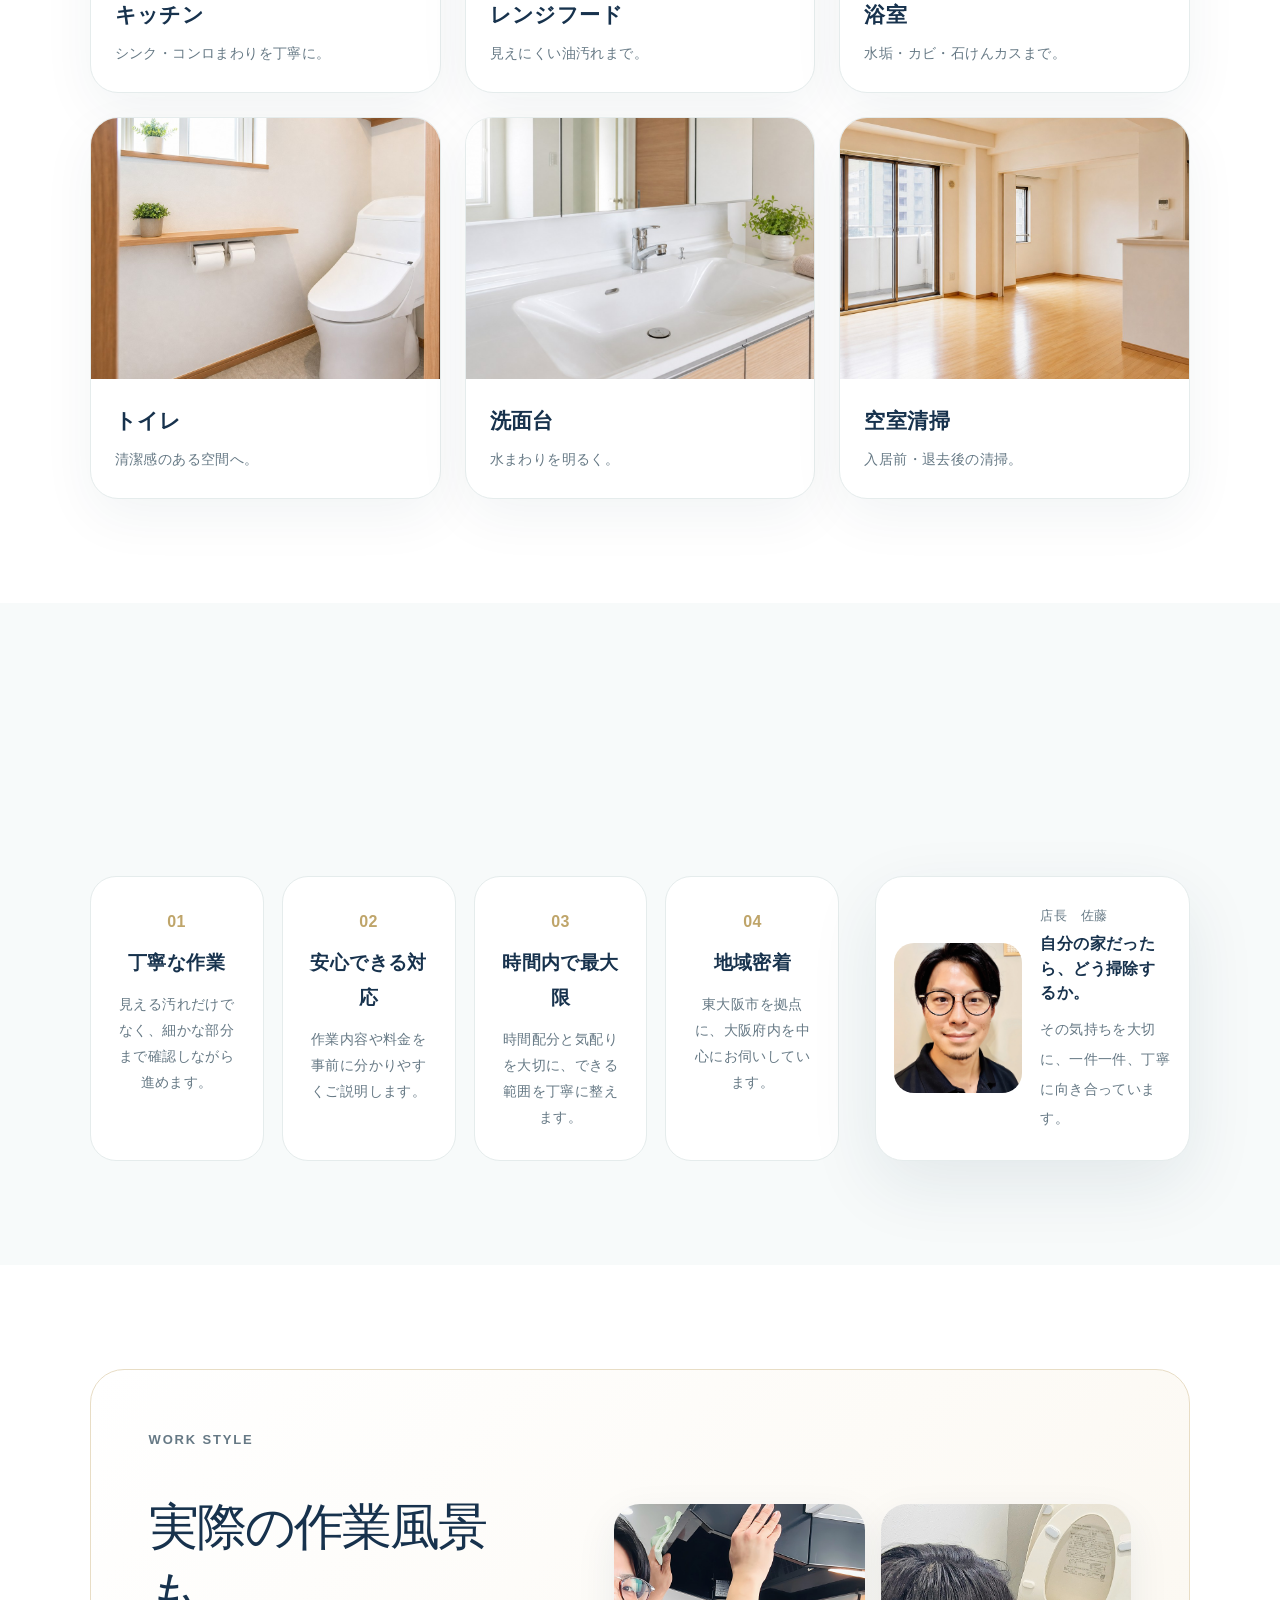
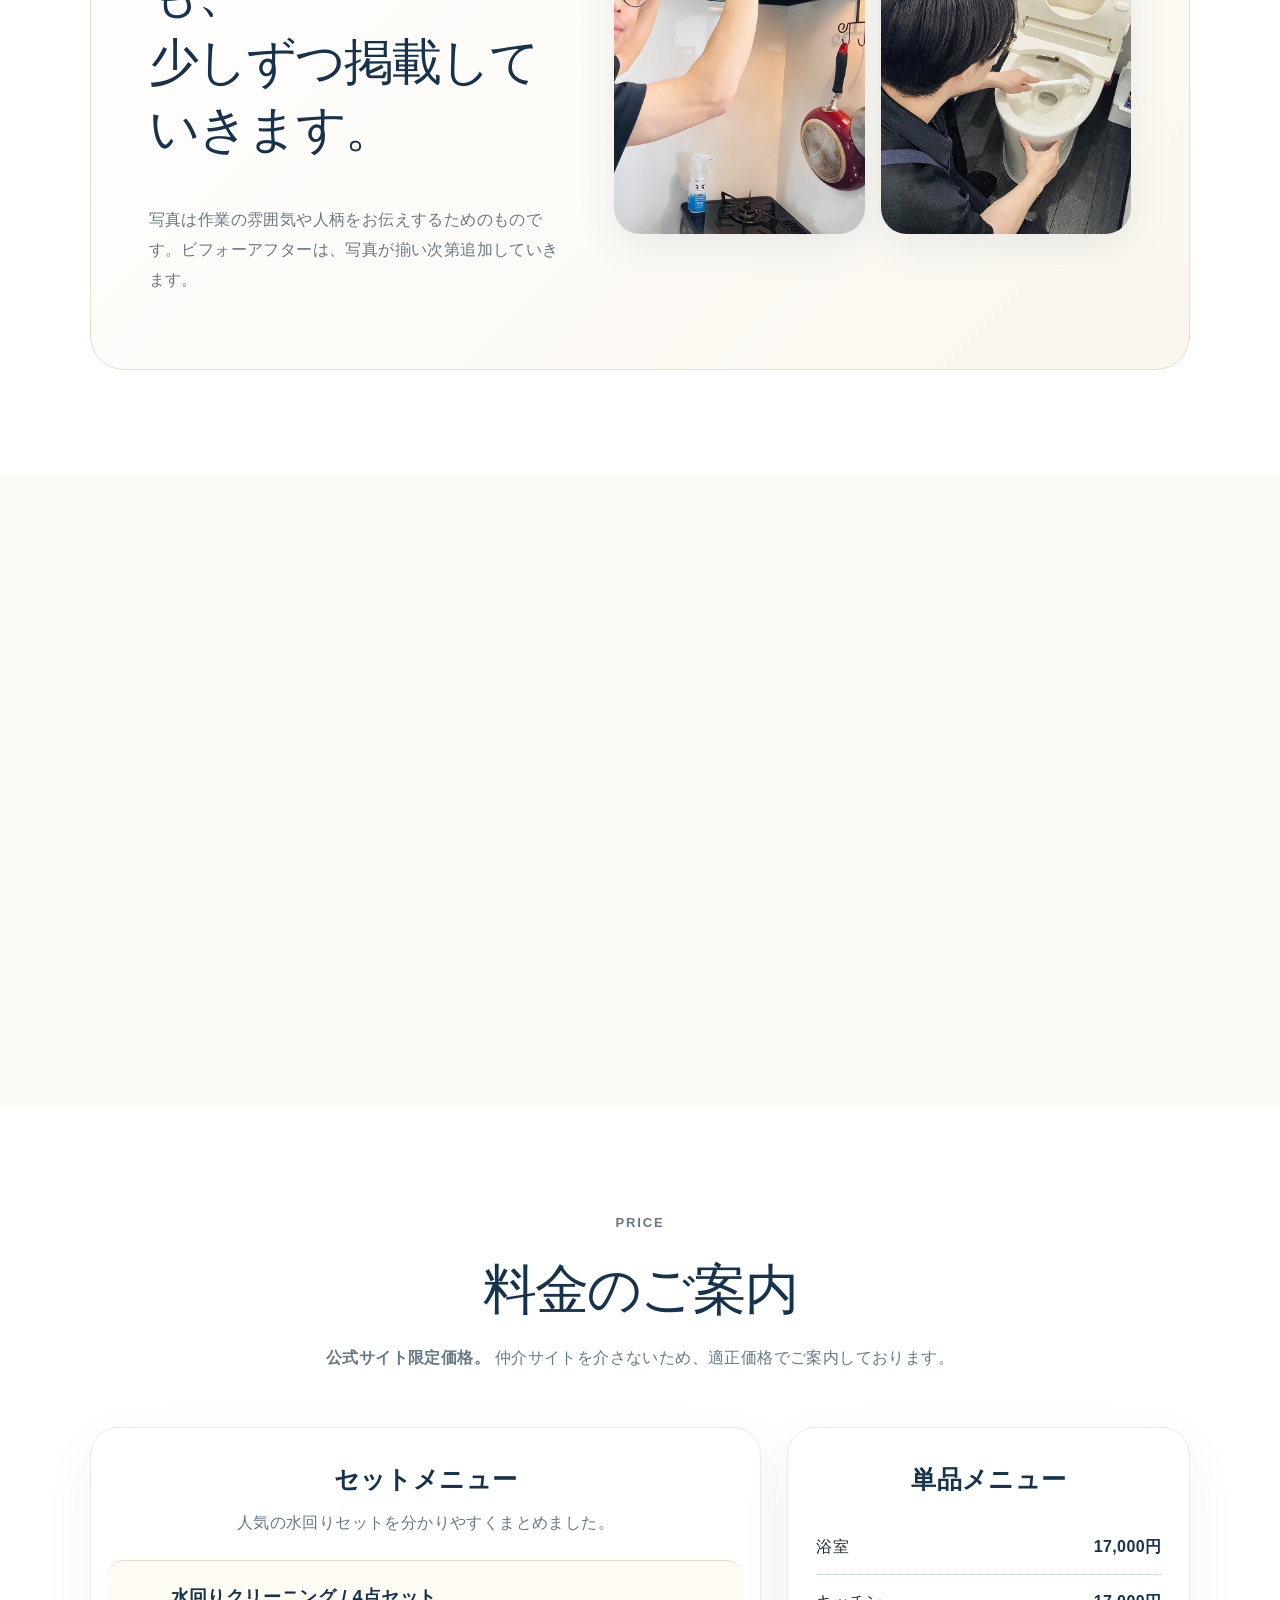
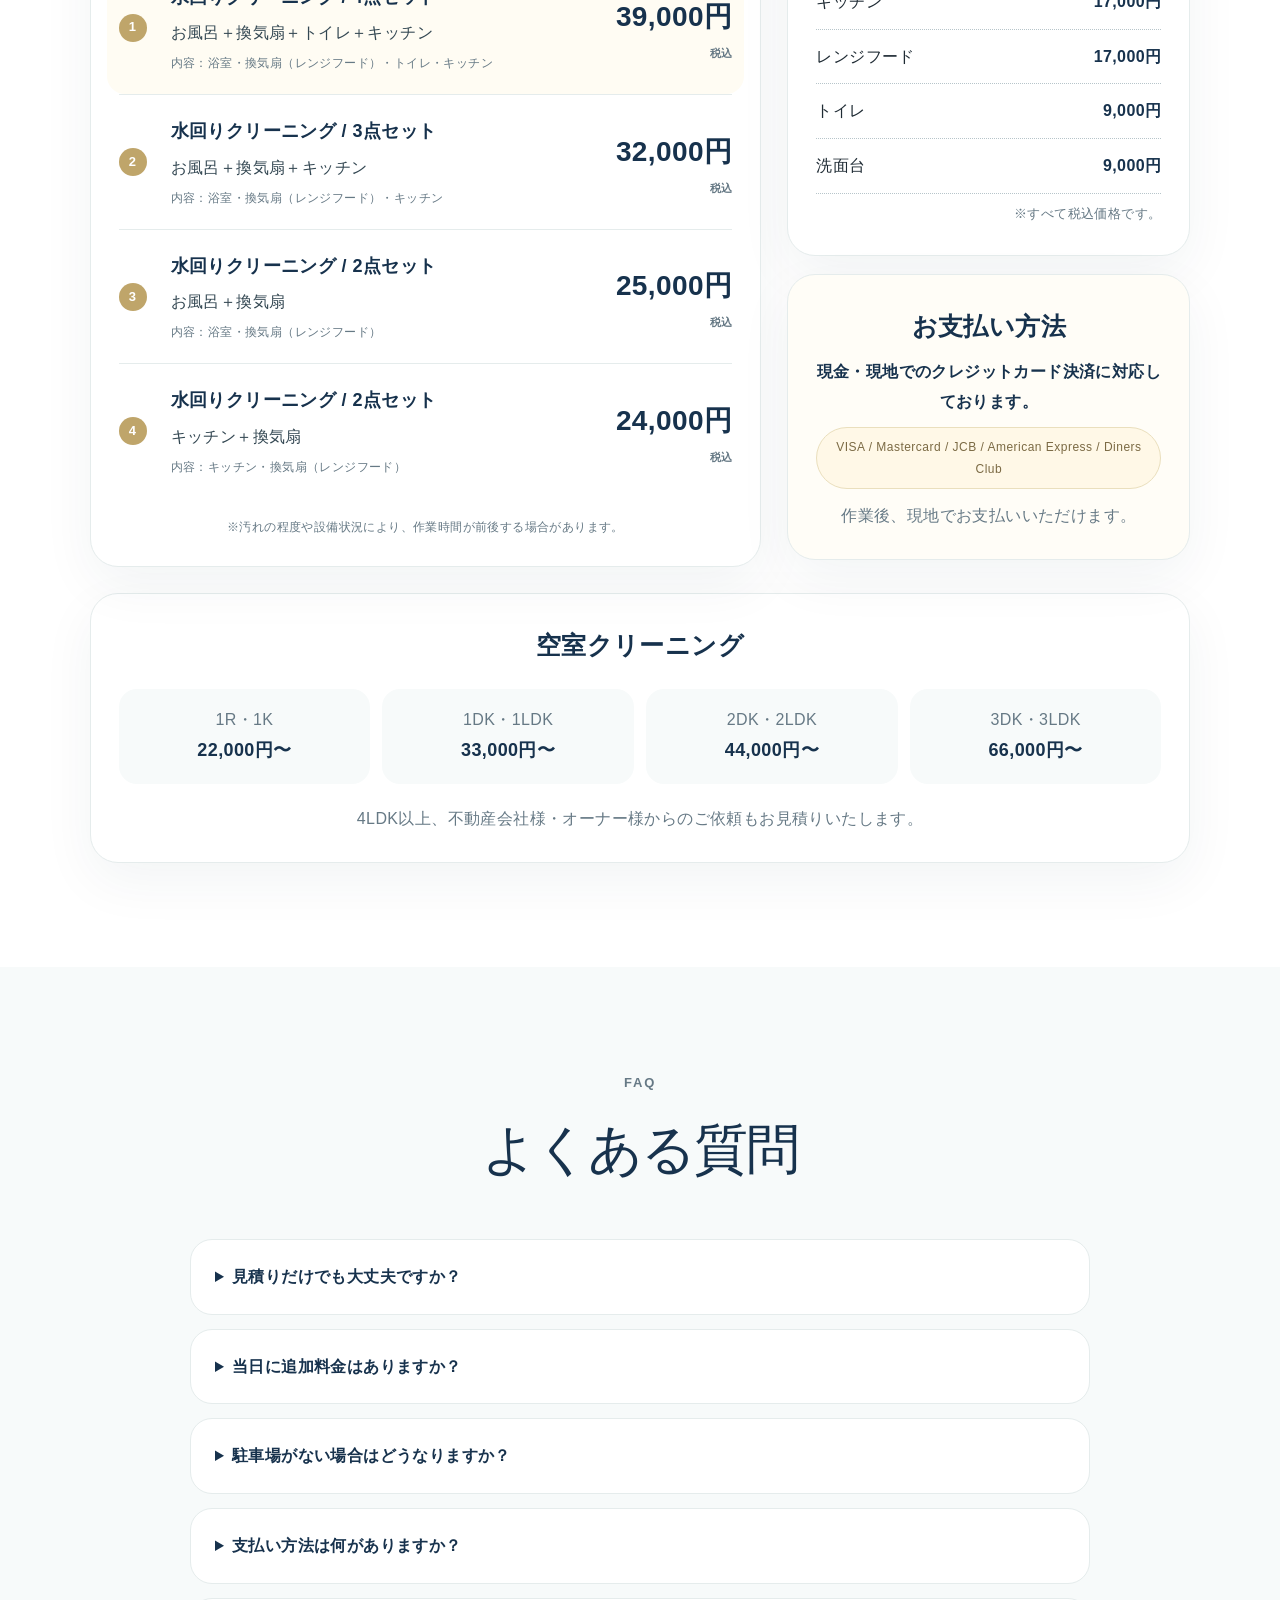
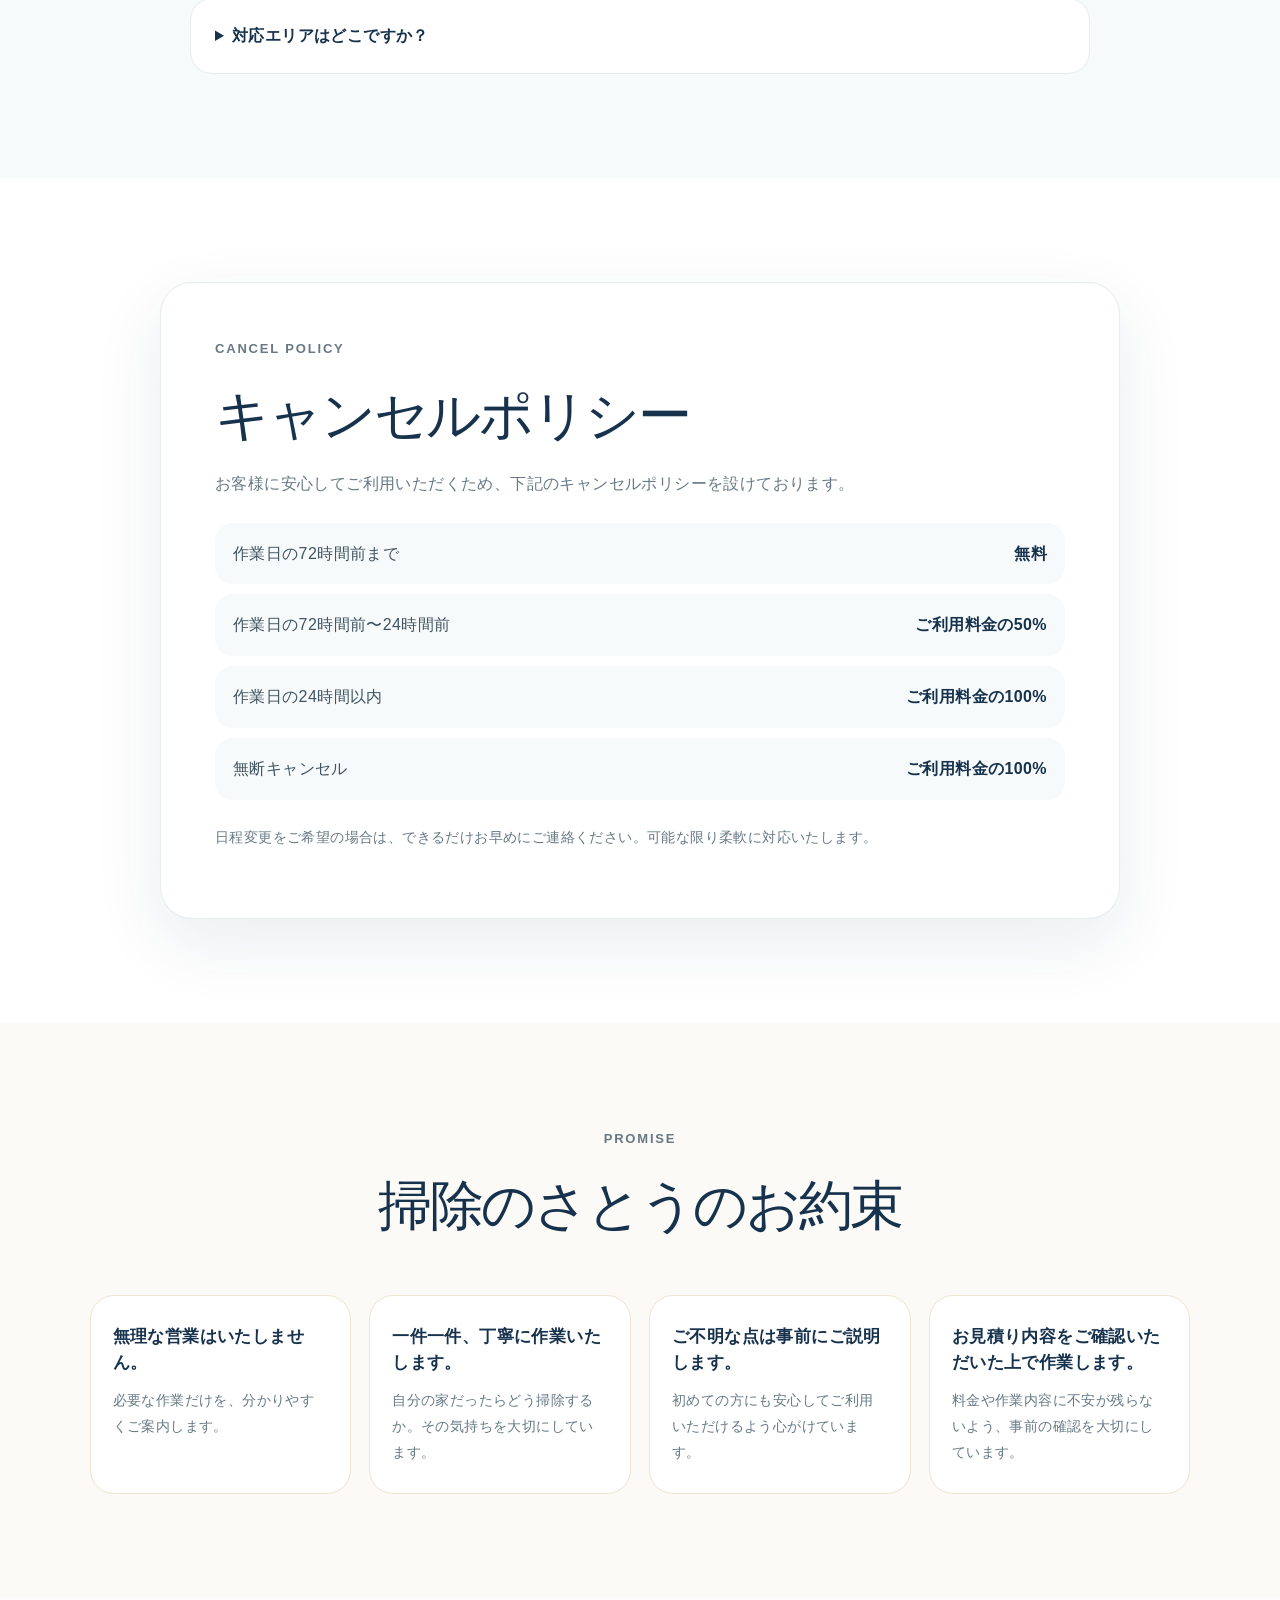
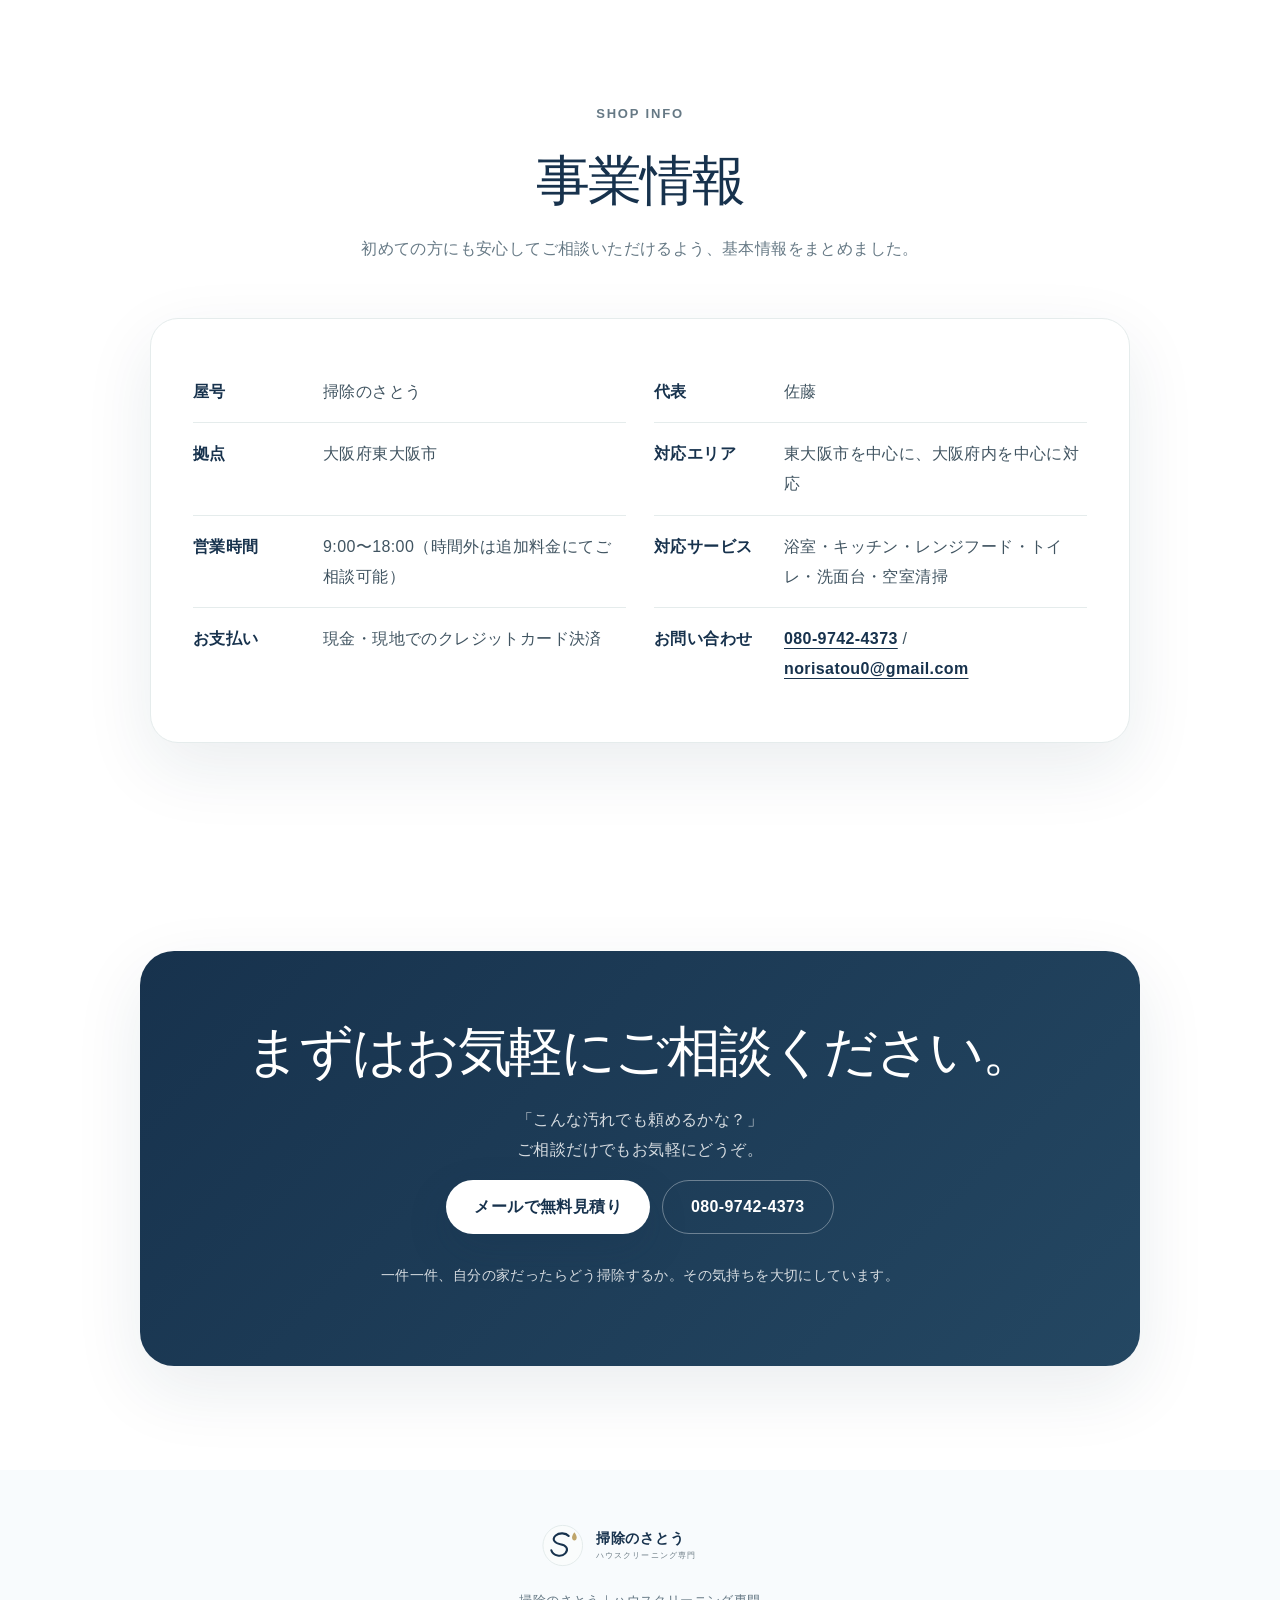
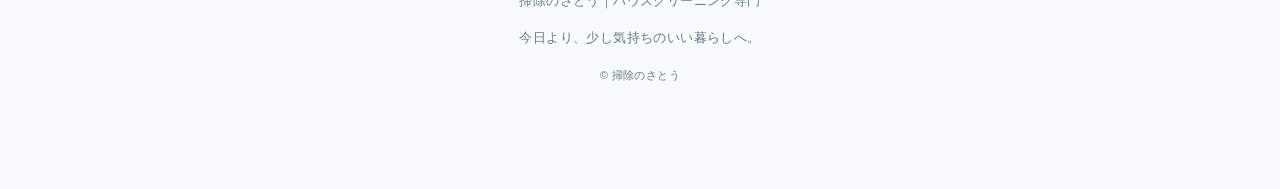
==== commit 0bc28b12: "Add files via upload" ====
--- a/index.html
+++ b/index.html
@@ -79,12 +79,12 @@
     <p>水回りを中心に、毎日の暮らしが気持ちよくなる清掃を行います。</p>
   </div>
   <div class="service-grid">
-    <article class="service-card reveal"><img src="assets/service-kitchen.jpg?v=20260629-3" alt="キッチンクリーニング" width="1200" height="800" loading="lazy"><div><h3>キッチン</h3><p>シンク・コンロまわりを丁寧に。</p></div></article>
-    <article class="service-card reveal"><img src="assets/service-hood.jpg?v=20260629-3" alt="レンジフードクリーニング" width="1200" height="800" loading="lazy"><div><h3>レンジフード</h3><p>見えにくい油汚れまで。</p></div></article>
-    <article class="service-card reveal"><img src="assets/service-bath.jpg?v=20260629-3" alt="浴室クリーニング" width="1200" height="800" loading="lazy"><div><h3>浴室</h3><p>水垢・カビ・石けんカスまで。</p></div></article>
-    <article class="service-card reveal"><img src="assets/service-toilet.jpg?v=20260629-3" alt="トイレクリーニング" width="1200" height="800" loading="lazy"><div><h3>トイレ</h3><p>清潔感のある空間へ。</p></div></article>
-    <article class="service-card reveal"><img src="assets/service-wash.jpg?v=20260629-3" alt="洗面台クリーニング" width="1200" height="800" loading="lazy"><div><h3>洗面台</h3><p>水まわりを明るく。</p></div></article>
-    <article class="service-card reveal"><img src="assets/service-vacant.jpg?v=20260629-3" alt="空室クリーニング" width="1200" height="800" loading="lazy"><div><h3>空室清掃</h3><p>入居前・退去後の清掃。</p></div></article>
+    <article class="service-card reveal"><img src="assets/service-kitchen-clean-v3.jpg" alt="キッチンクリーニング" width="1200" height="800" loading="lazy"><div><h3>キッチン</h3><p>シンク・コンロまわりを丁寧に。</p></div></article>
+    <article class="service-card reveal"><img src="assets/service-hood-clean-v3.jpg" alt="レンジフードクリーニング" width="1200" height="800" loading="lazy"><div><h3>レンジフード</h3><p>見えにくい油汚れまで。</p></div></article>
+    <article class="service-card reveal"><img src="assets/service-bath-clean-v3.jpg" alt="浴室クリーニング" width="1200" height="800" loading="lazy"><div><h3>浴室</h3><p>水垢・カビ・石けんカスまで。</p></div></article>
+    <article class="service-card reveal"><img src="assets/service-toilet-clean-v3.jpg" alt="トイレクリーニング" width="1200" height="800" loading="lazy"><div><h3>トイレ</h3><p>清潔感のある空間へ。</p></div></article>
+    <article class="service-card reveal"><img src="assets/service-wash-clean-v3.jpg" alt="洗面台クリーニング" width="1200" height="800" loading="lazy"><div><h3>洗面台</h3><p>水まわりを明るく。</p></div></article>
+    <article class="service-card reveal"><img src="assets/service-vacant-clean-v3.jpg" alt="空室クリーニング" width="1200" height="800" loading="lazy"><div><h3>空室清掃</h3><p>入居前・退去後の清掃。</p></div></article>
   </div>
 </section>
 
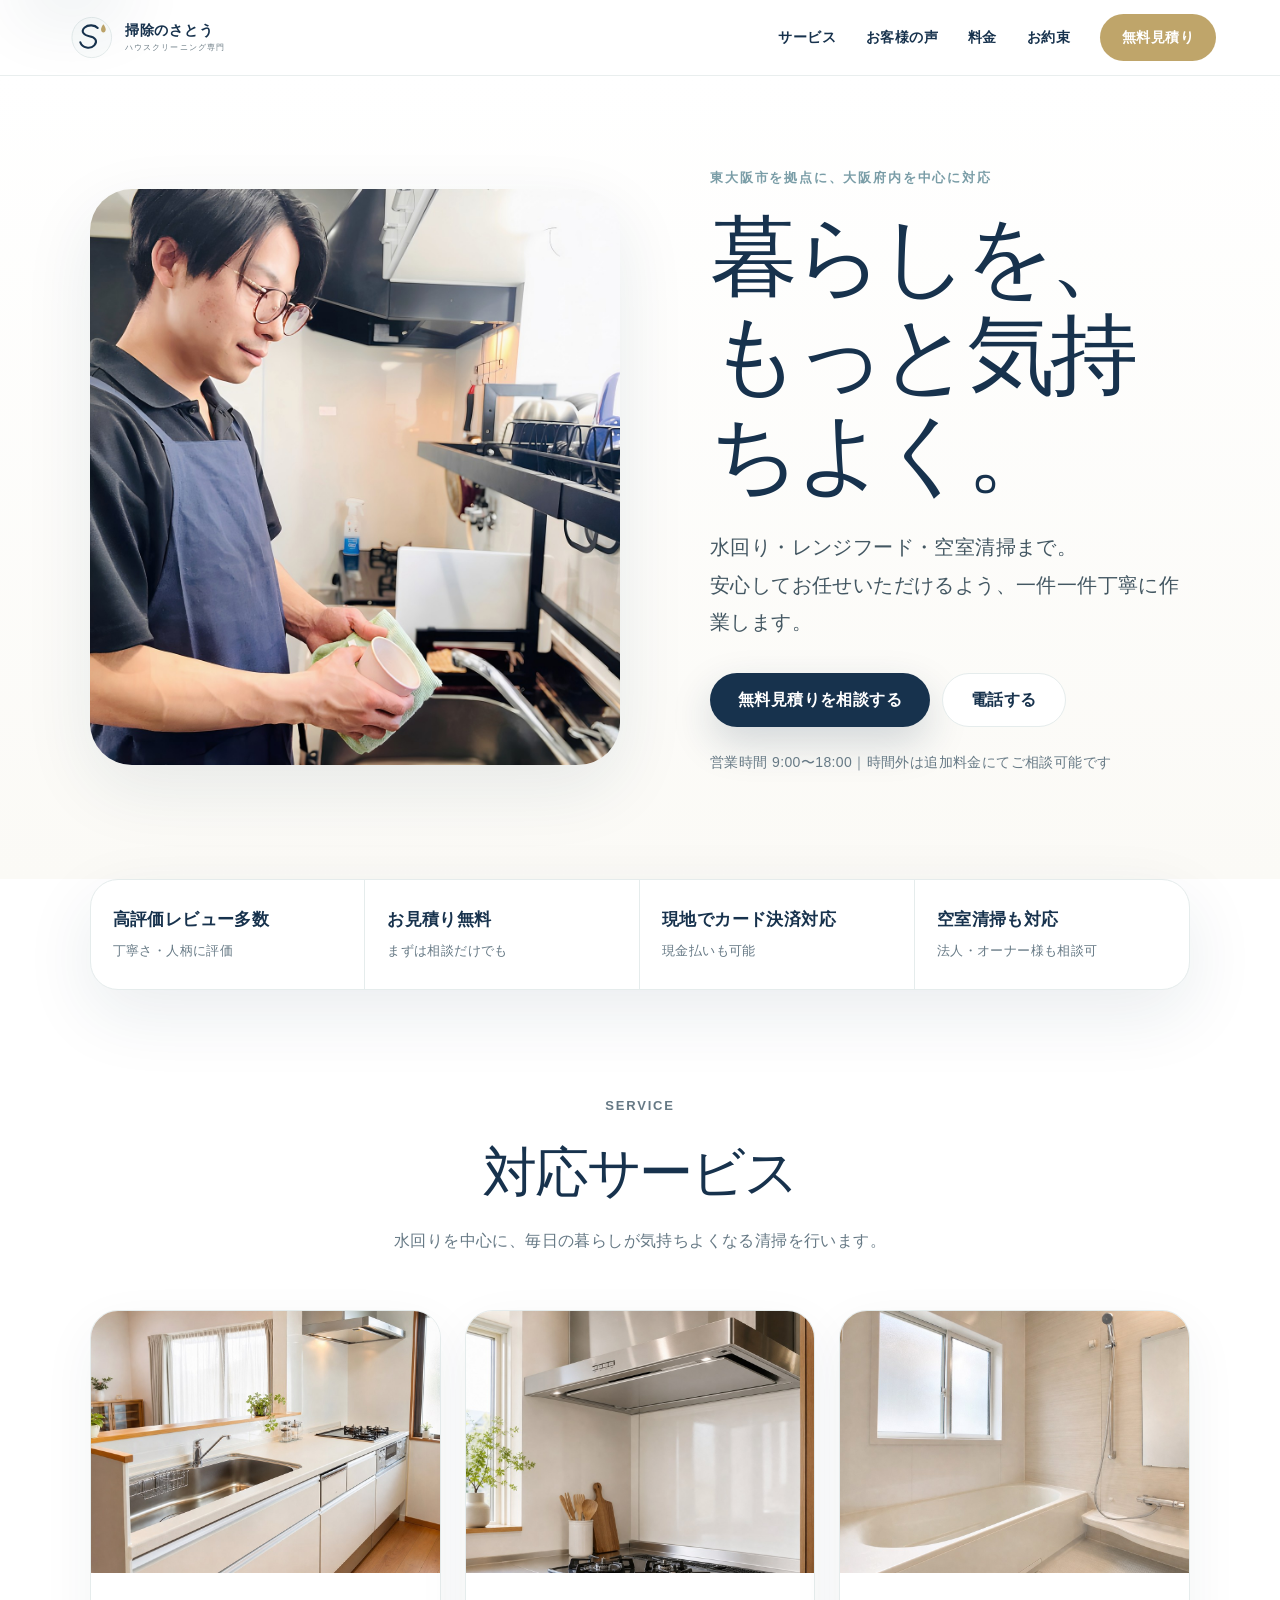
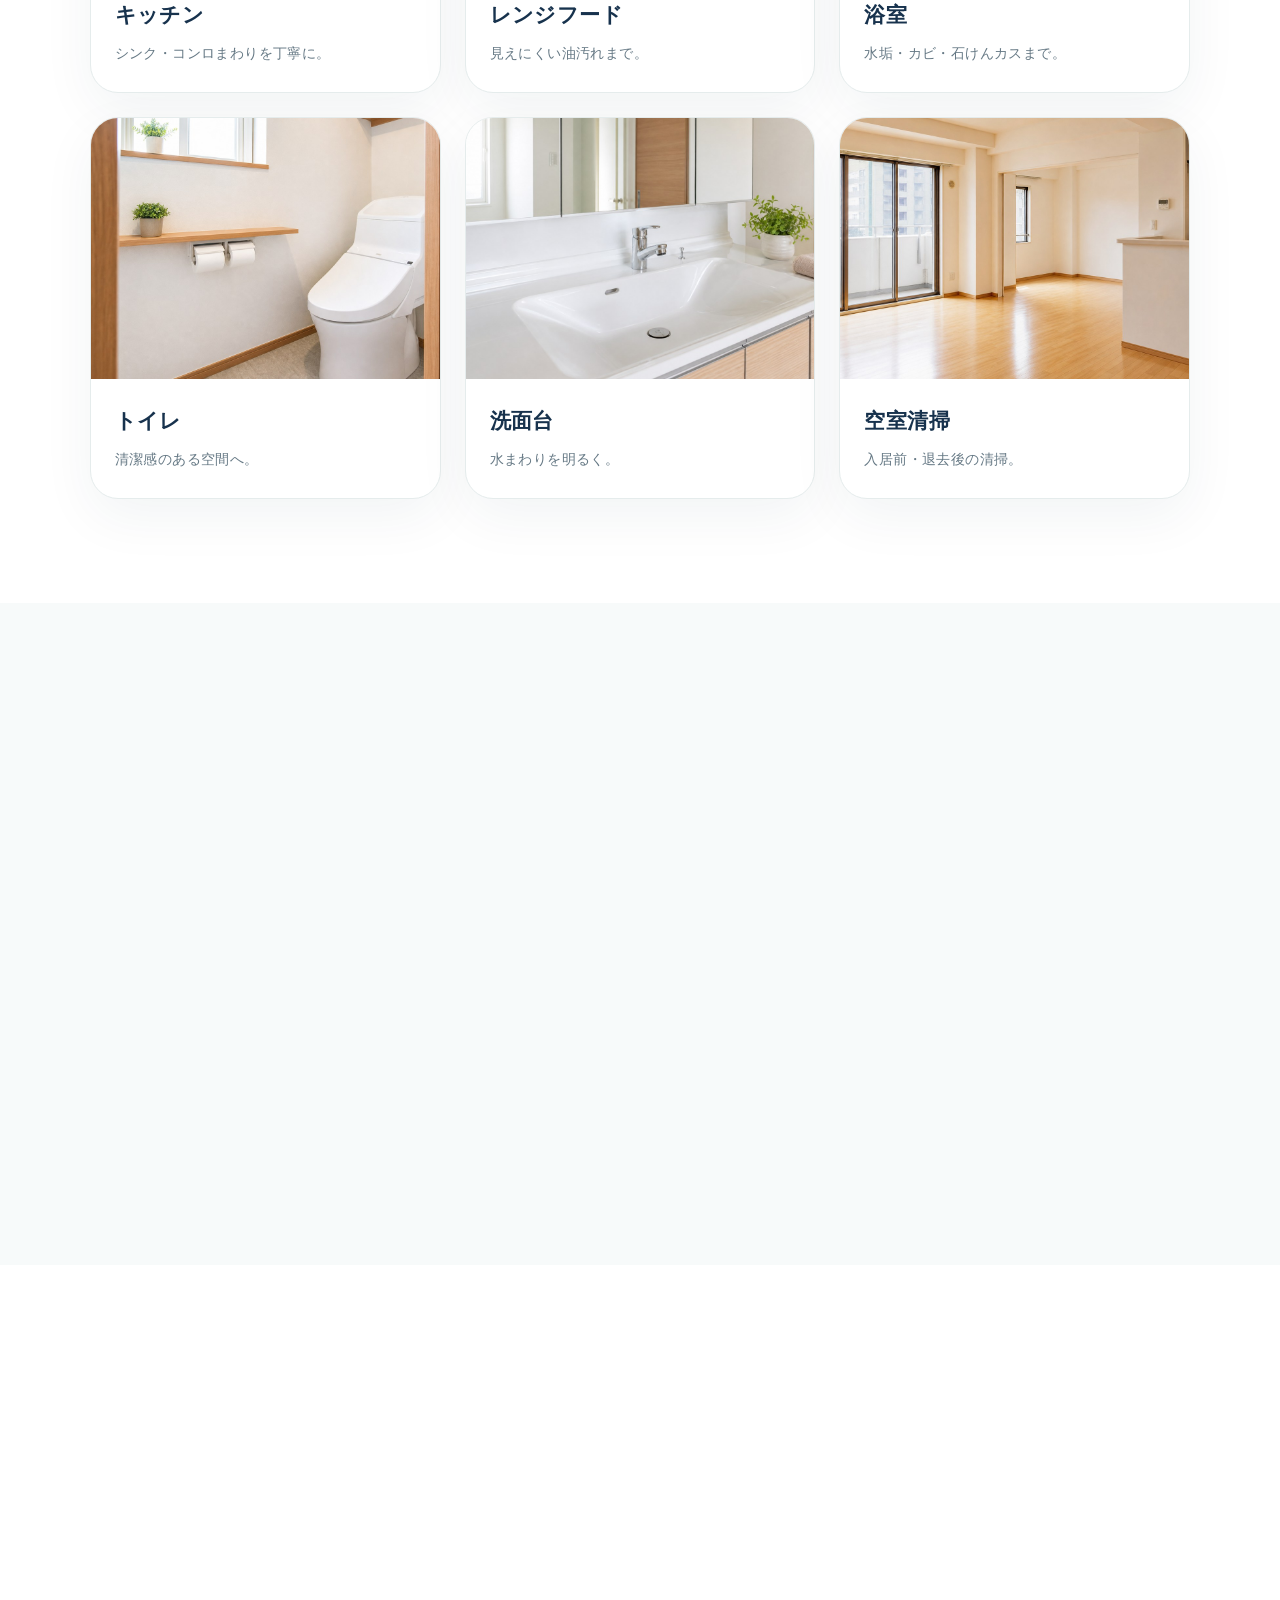
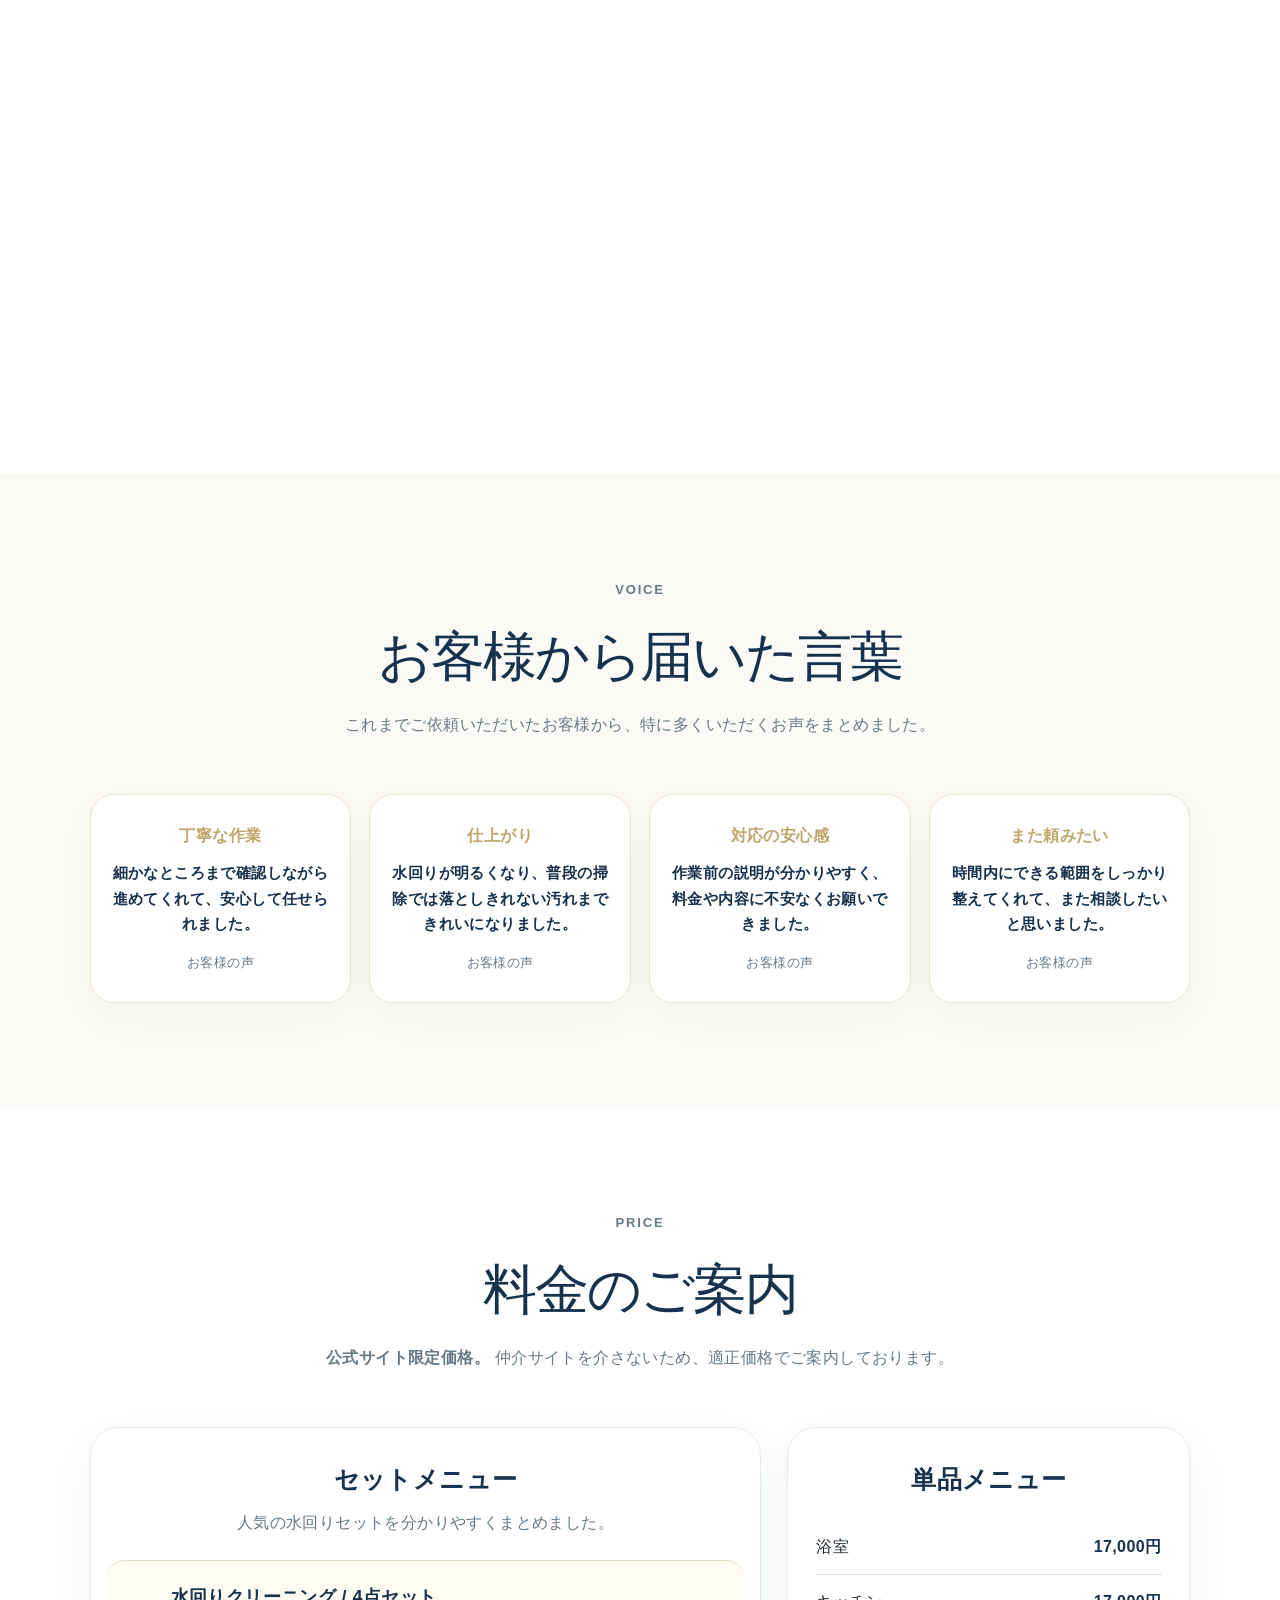
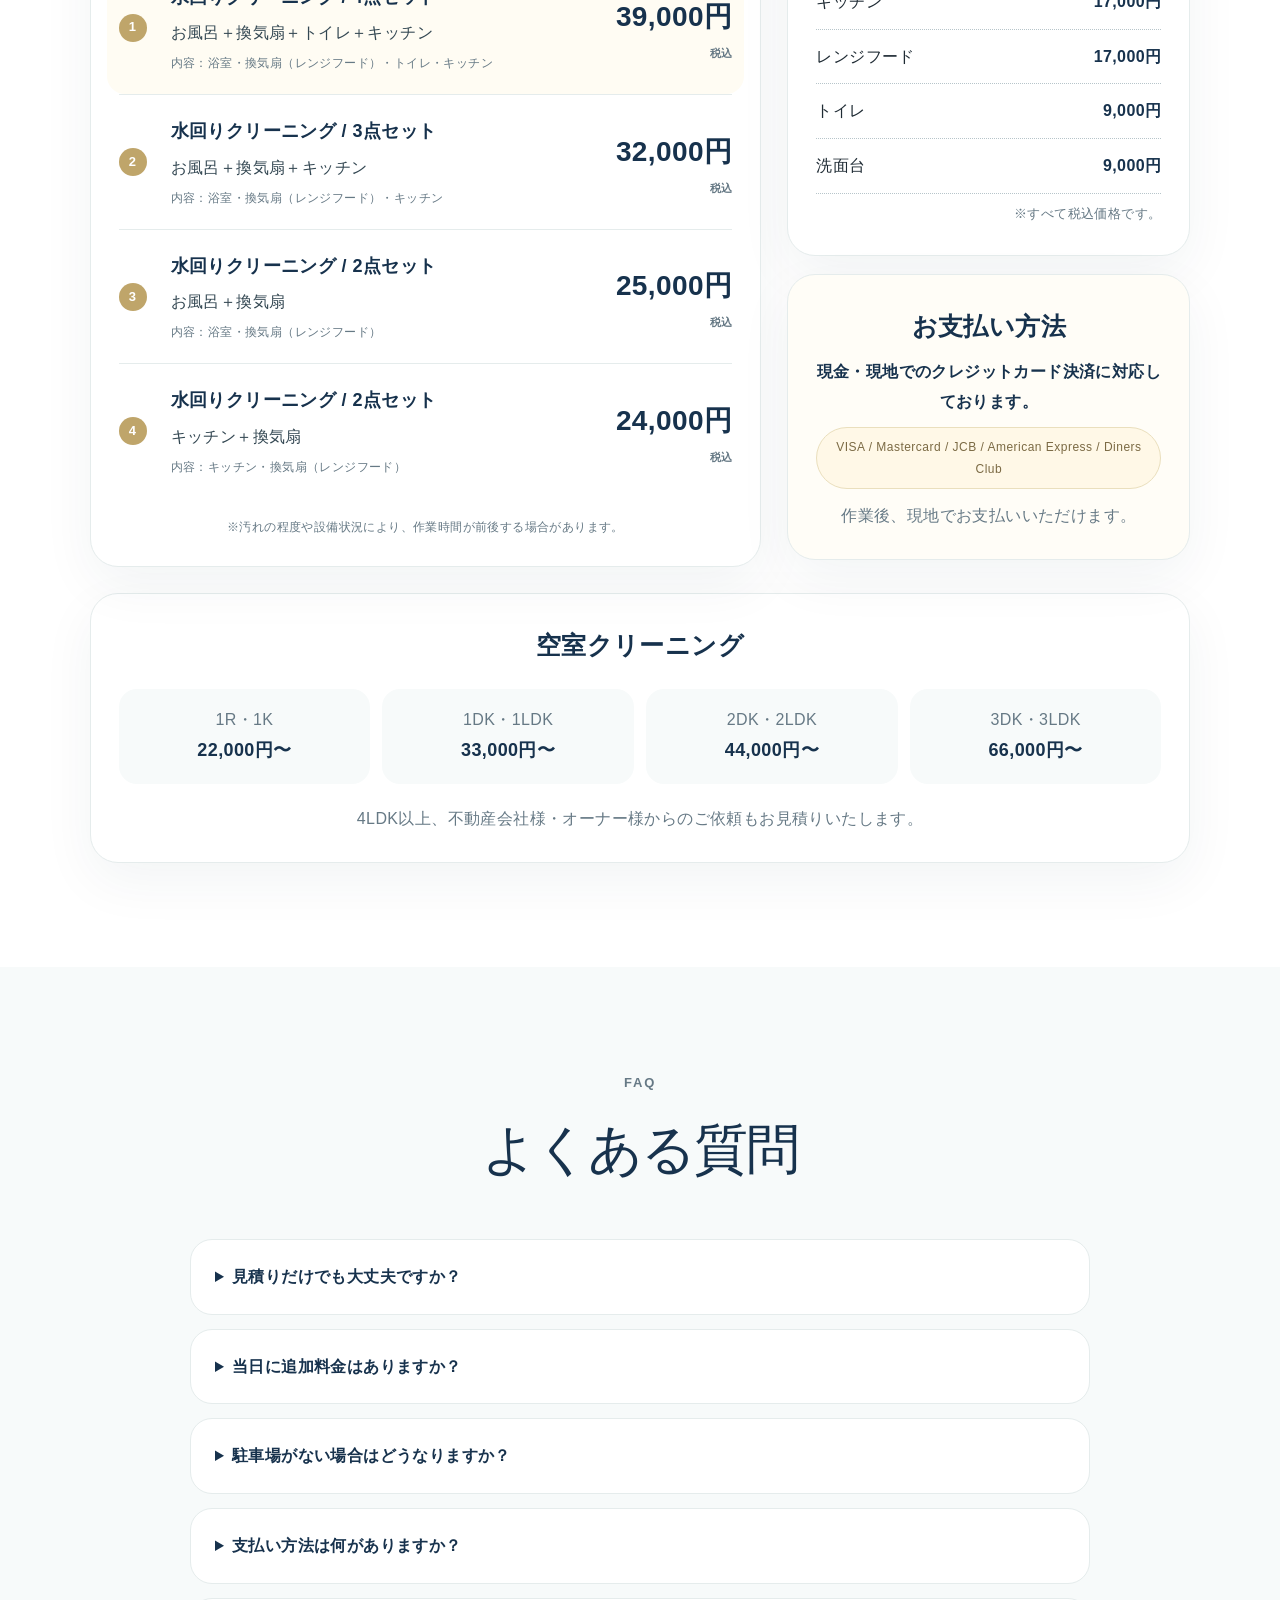
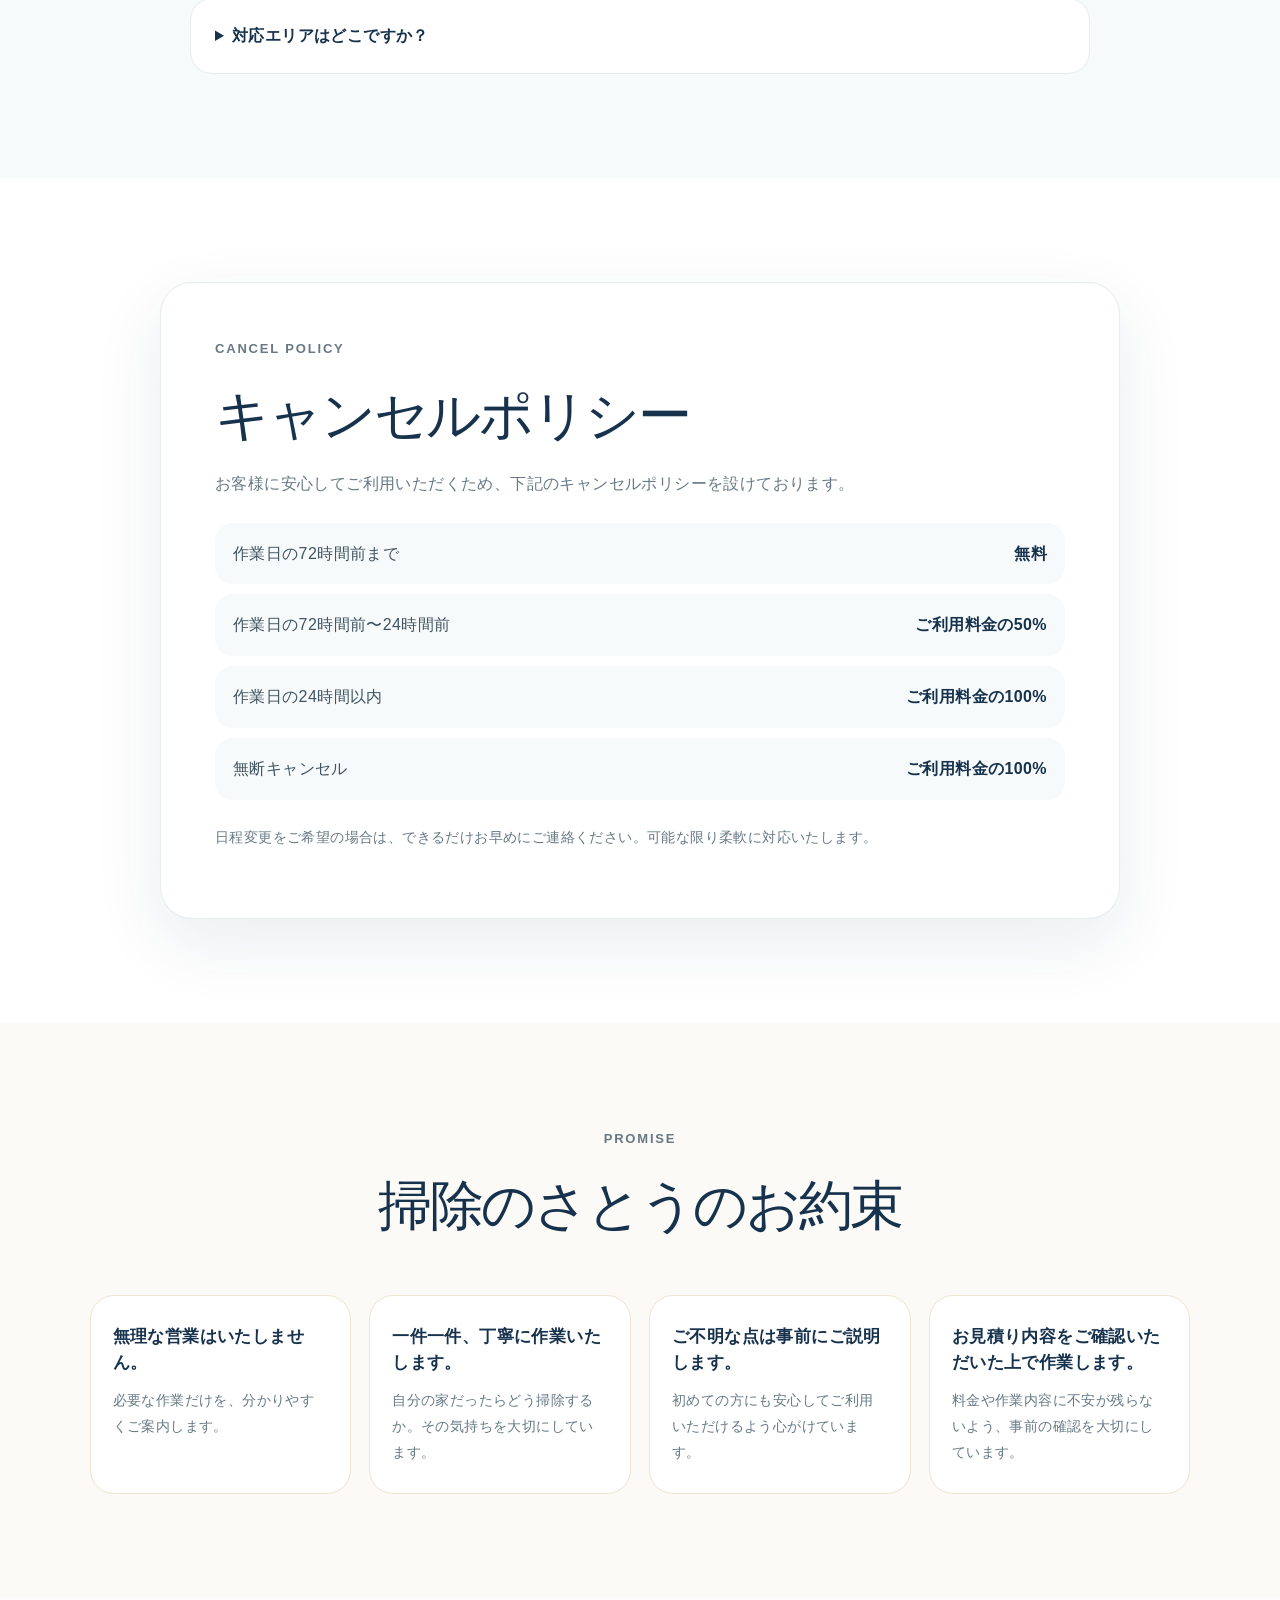
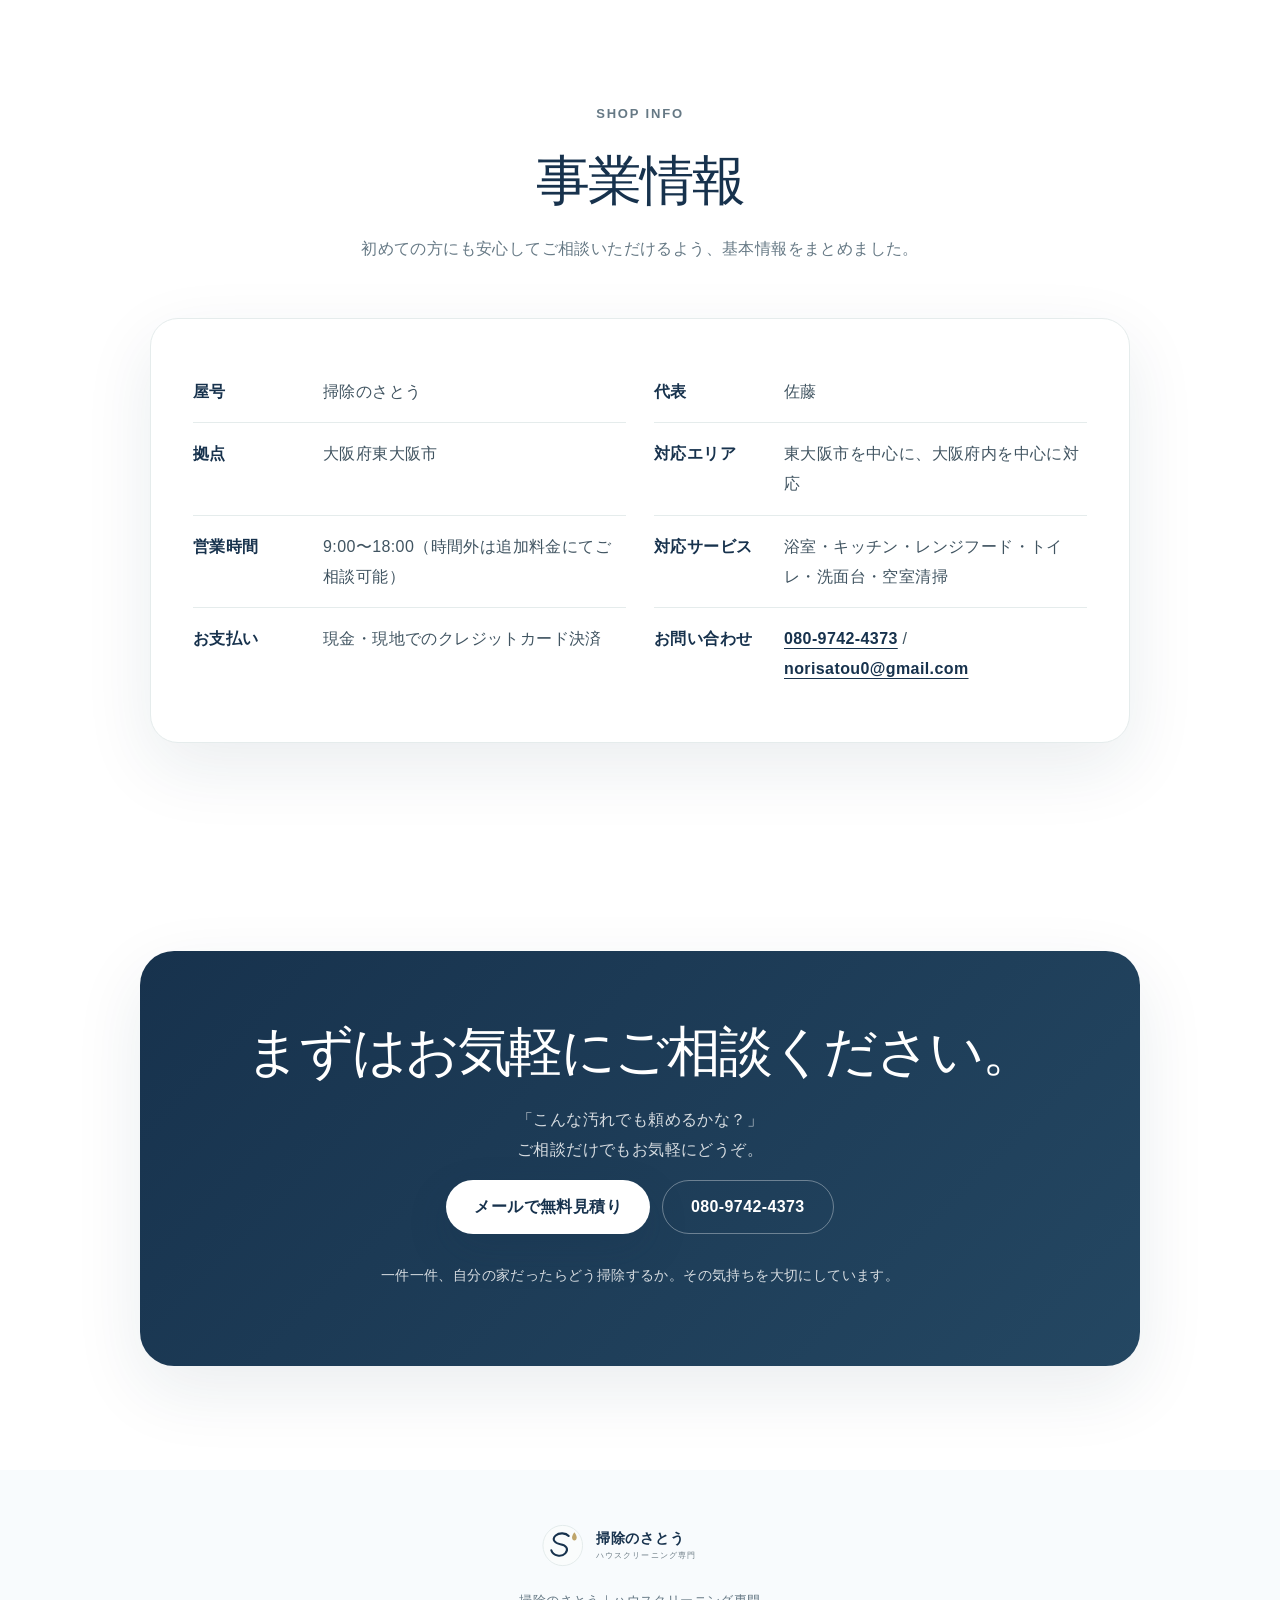
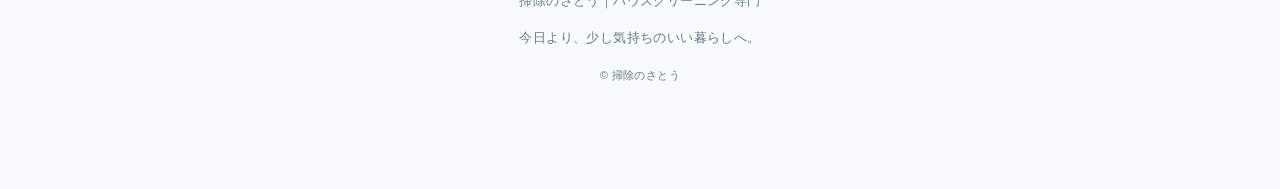
==== commit aabe5b79: "Add files via upload" ====
--- a/index.html
+++ b/index.html
@@ -101,7 +101,7 @@
       <article class="reveal"><span>04</span><h3>地域密着</h3><p>東大阪市を拠点に、大阪府内を中心にお伺いしています。</p></article>
     </div>
     <aside class="manager reveal">
-      <img src="assets/manager.jpeg" alt="店長 佐藤" width="1207" height="1570" loading="lazy">
+      <img src="assets/manager-final-white-v1.jpg" alt="店長 佐藤" width="1200" height="1560" loading="lazy">
       <div>
         <p>店長　佐藤</p>
         <strong>自分の家だったら、どう掃除するか。</strong>
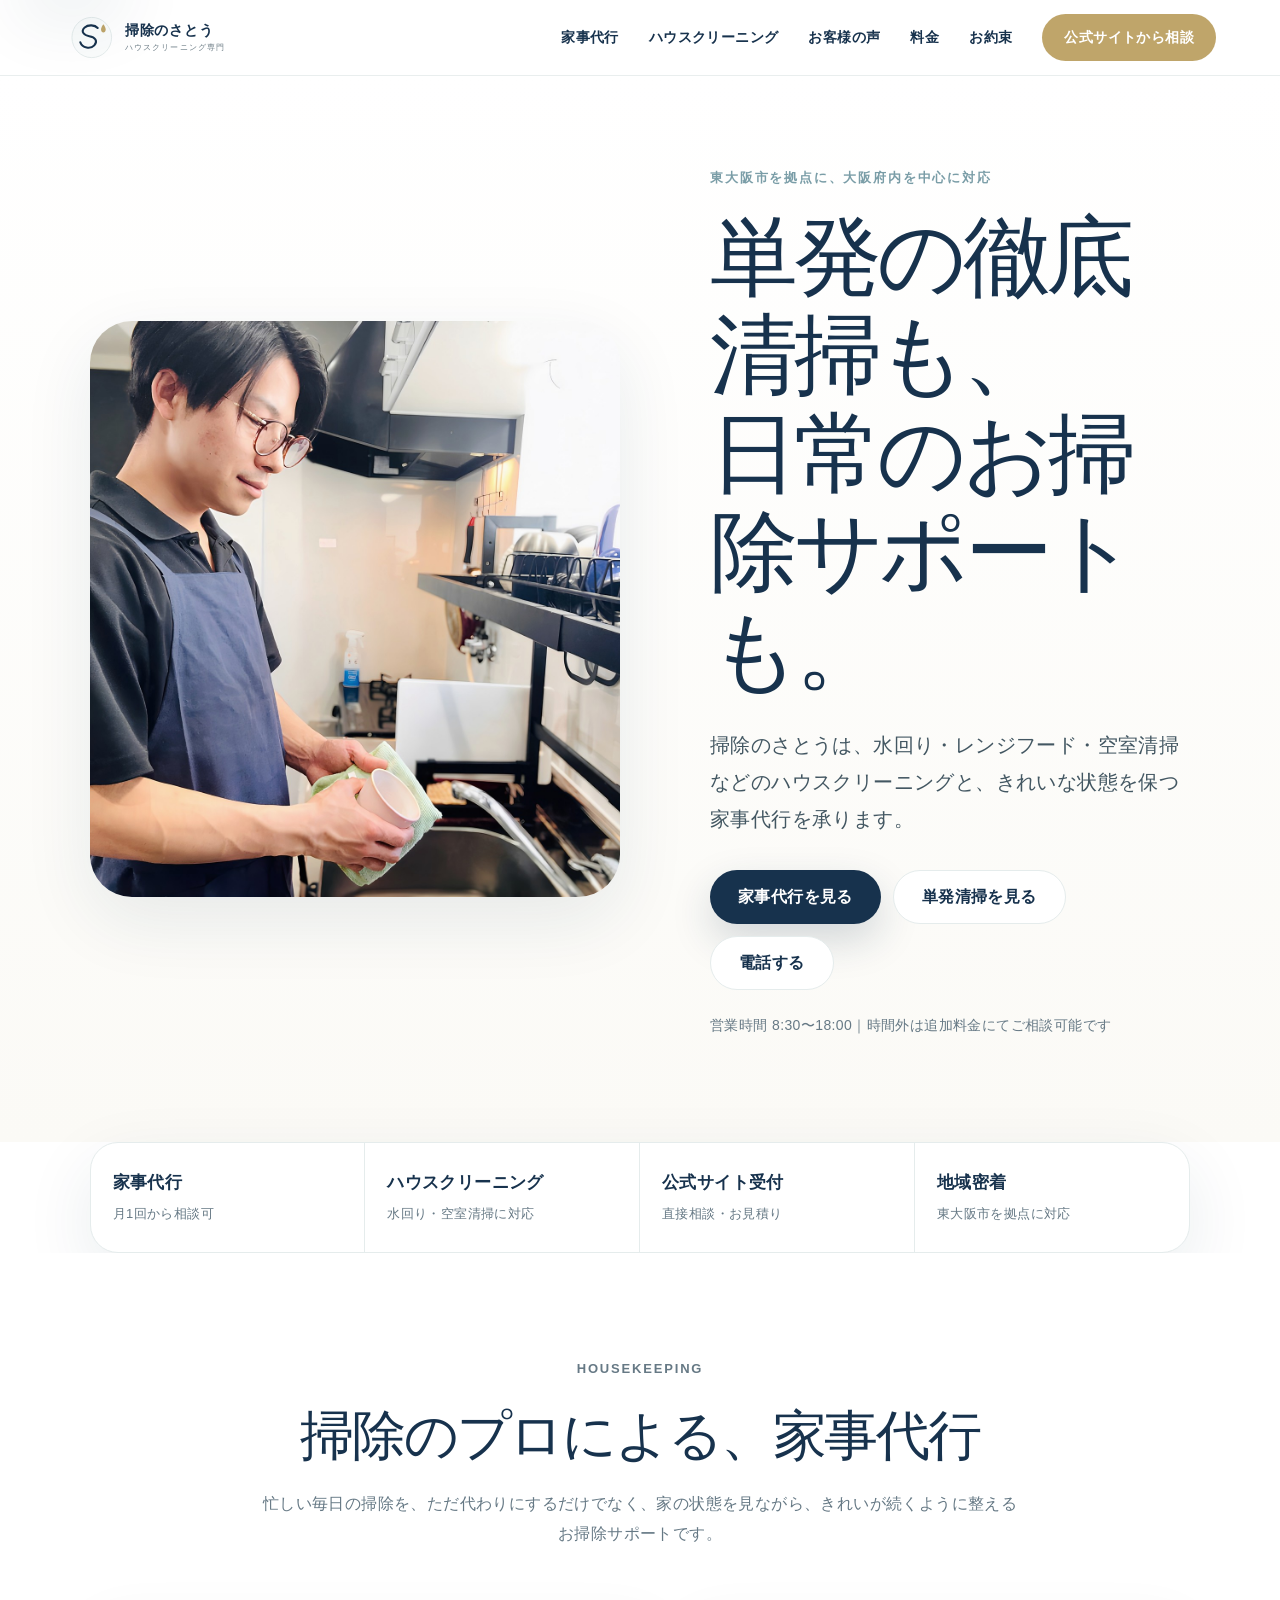
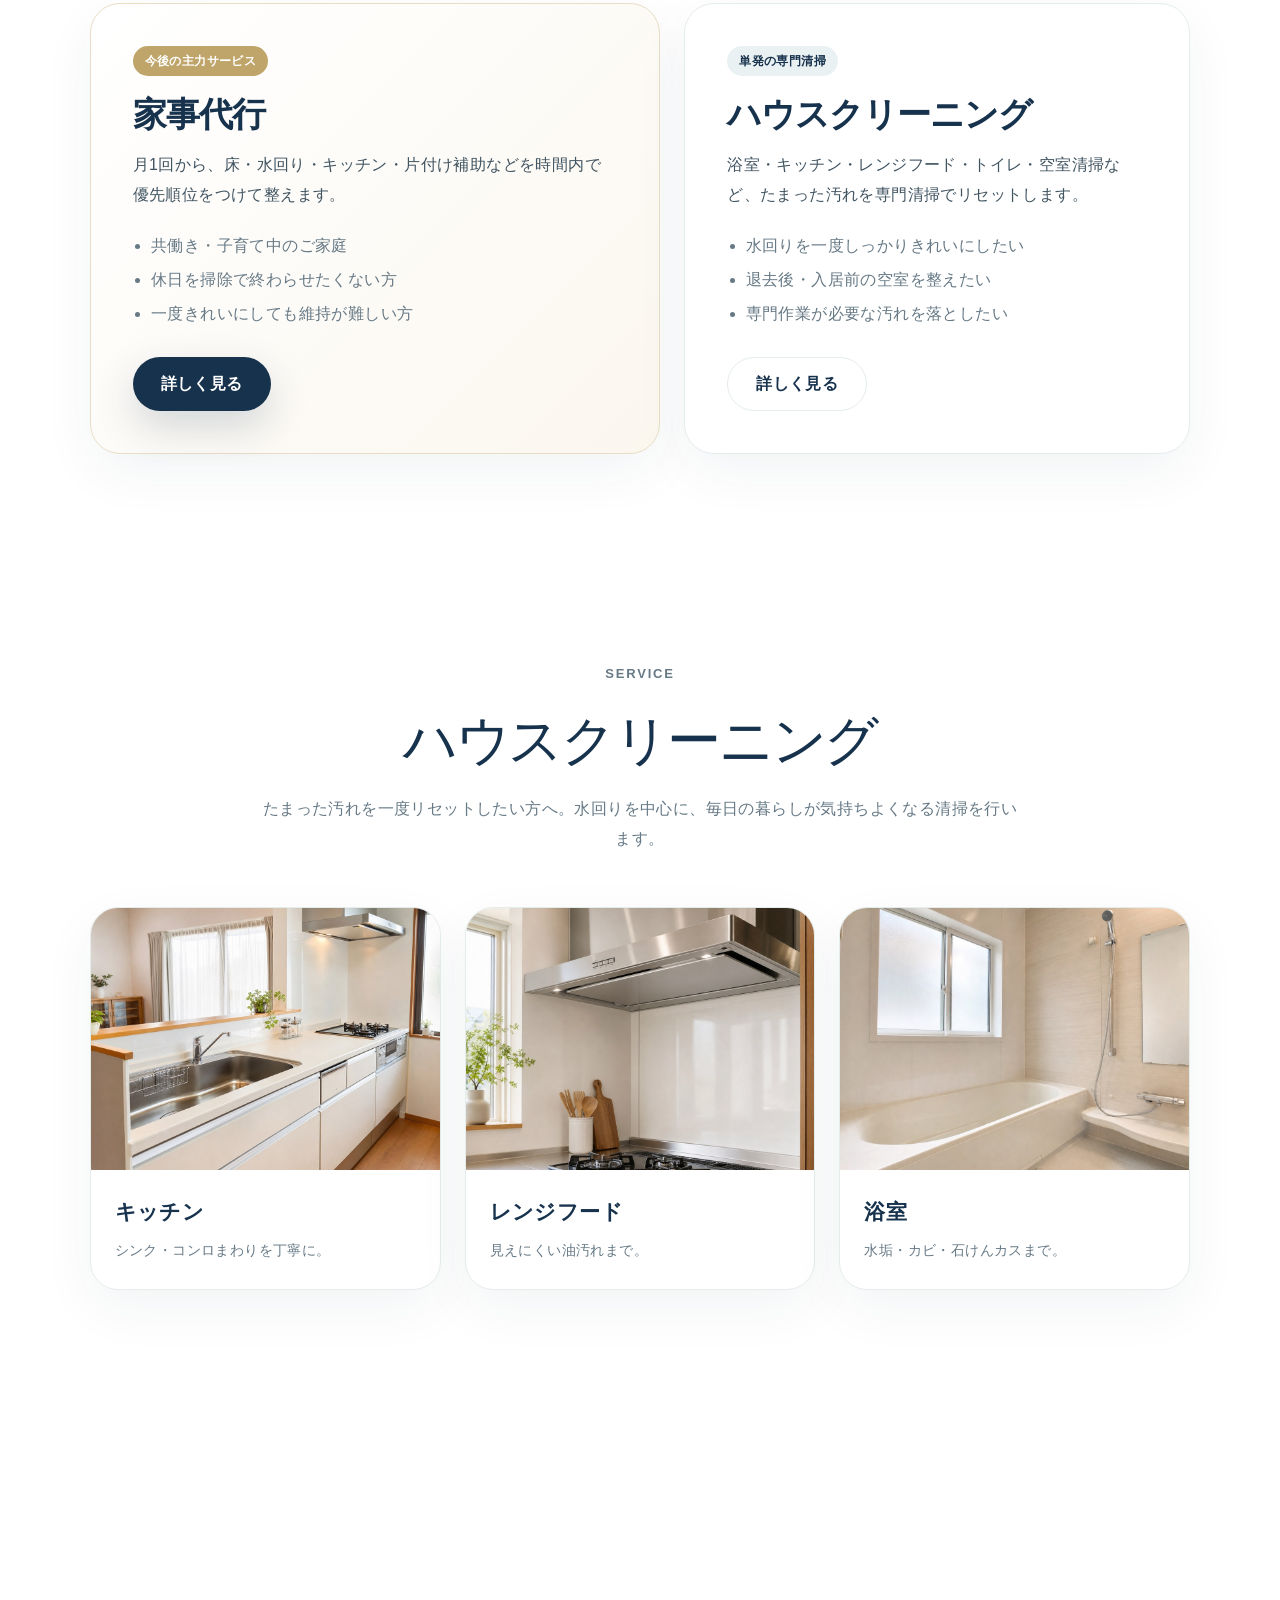
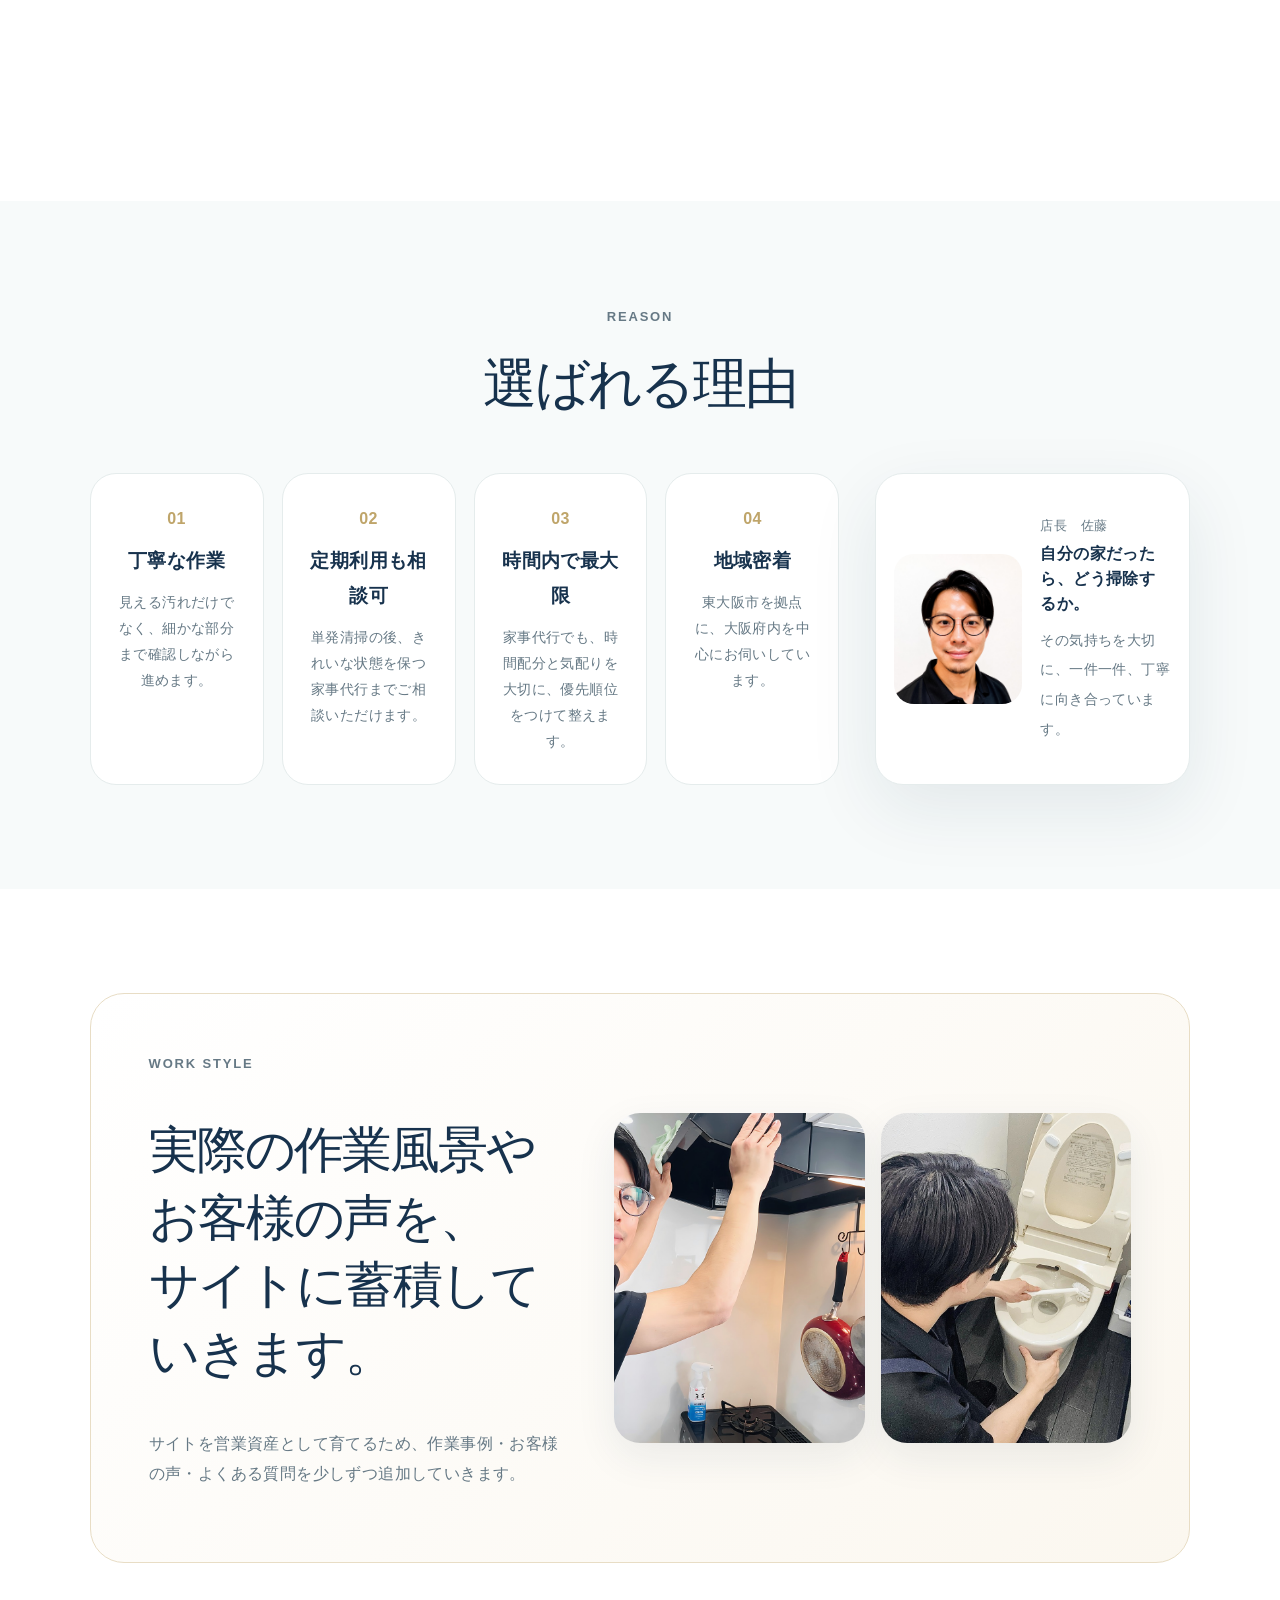
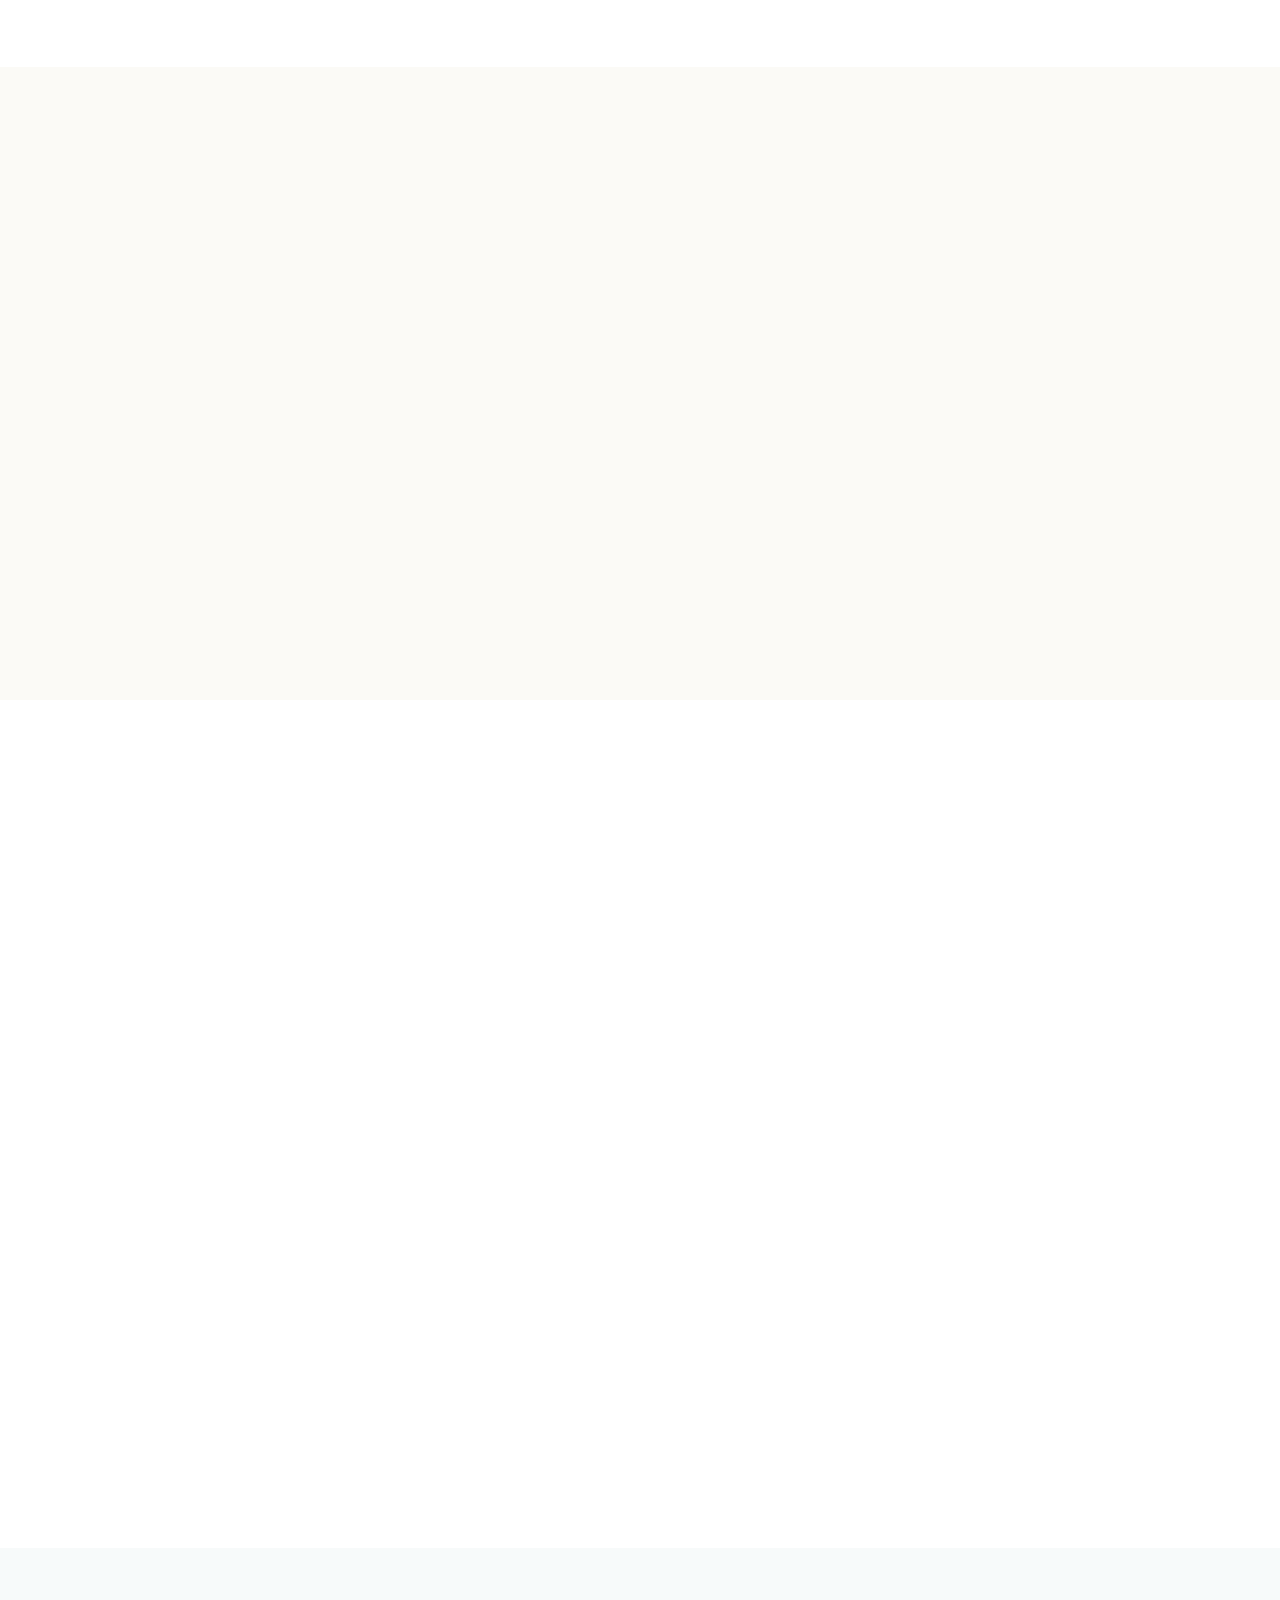
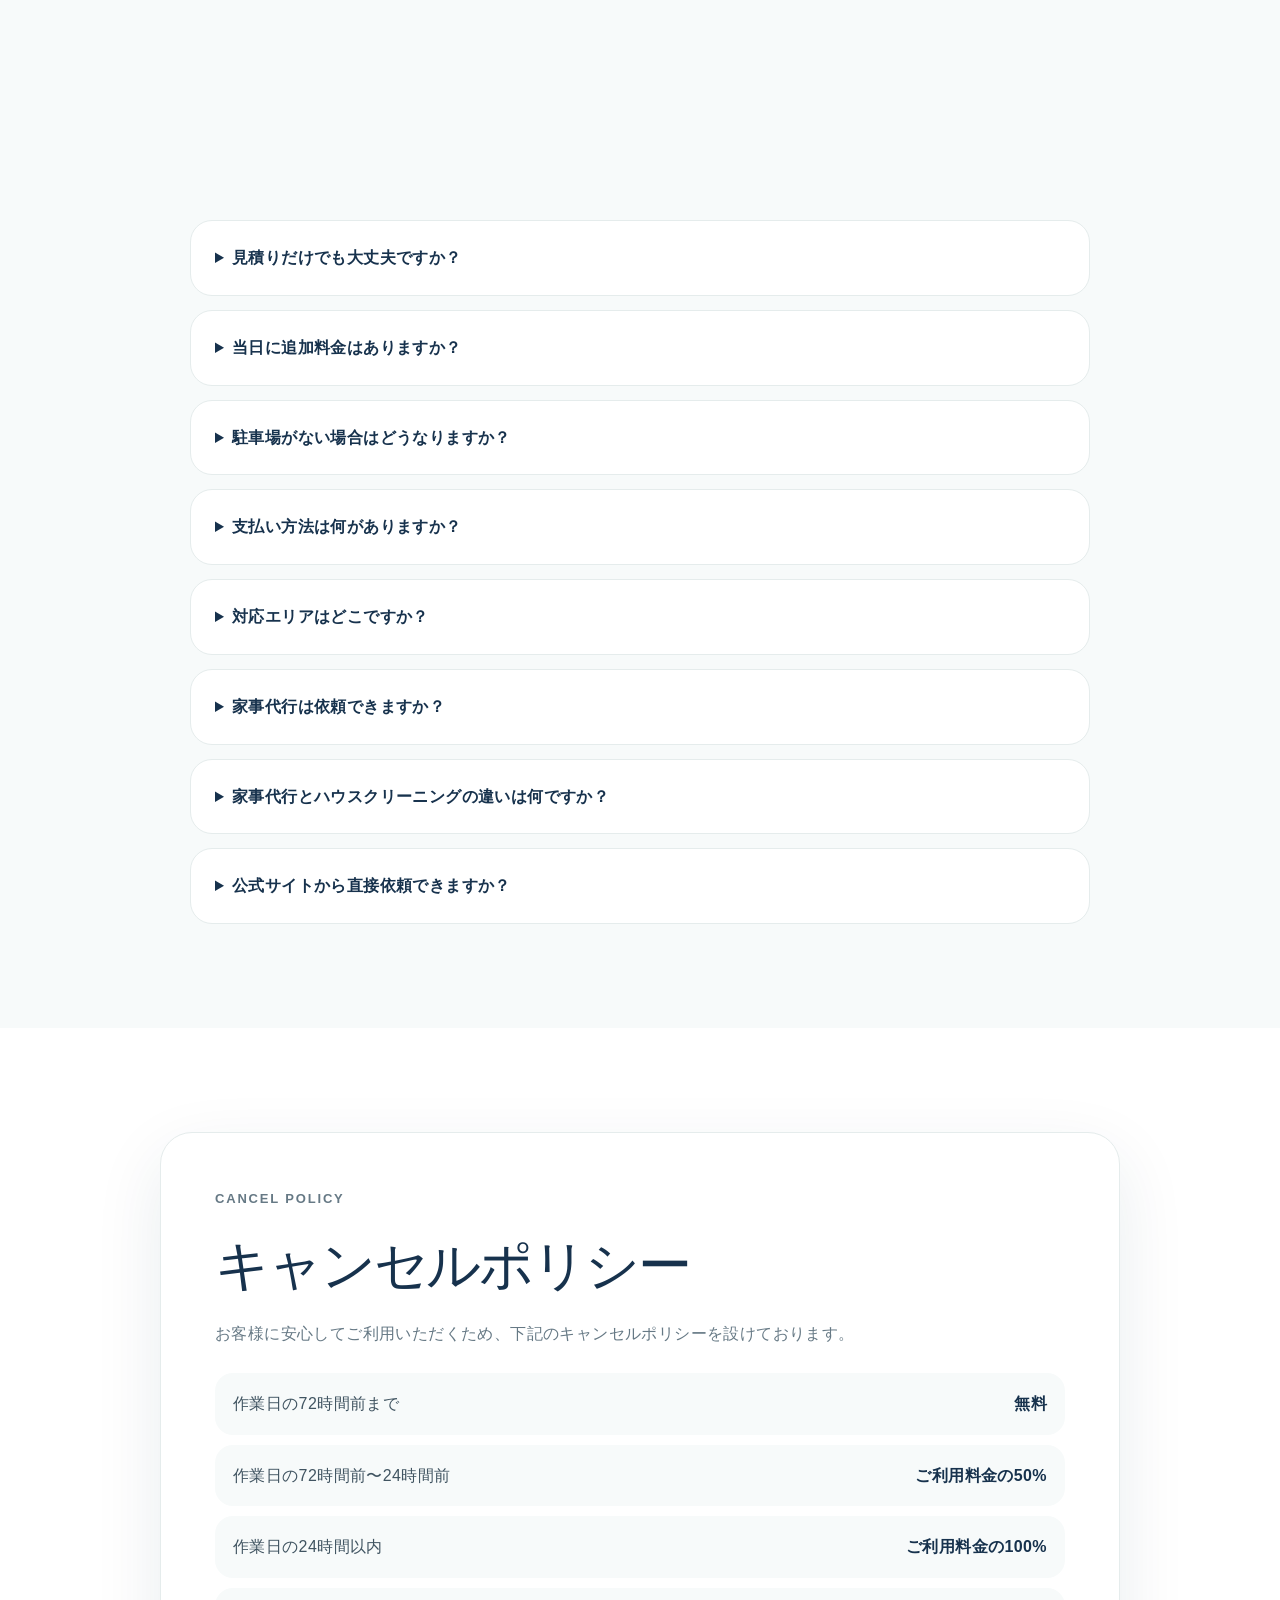
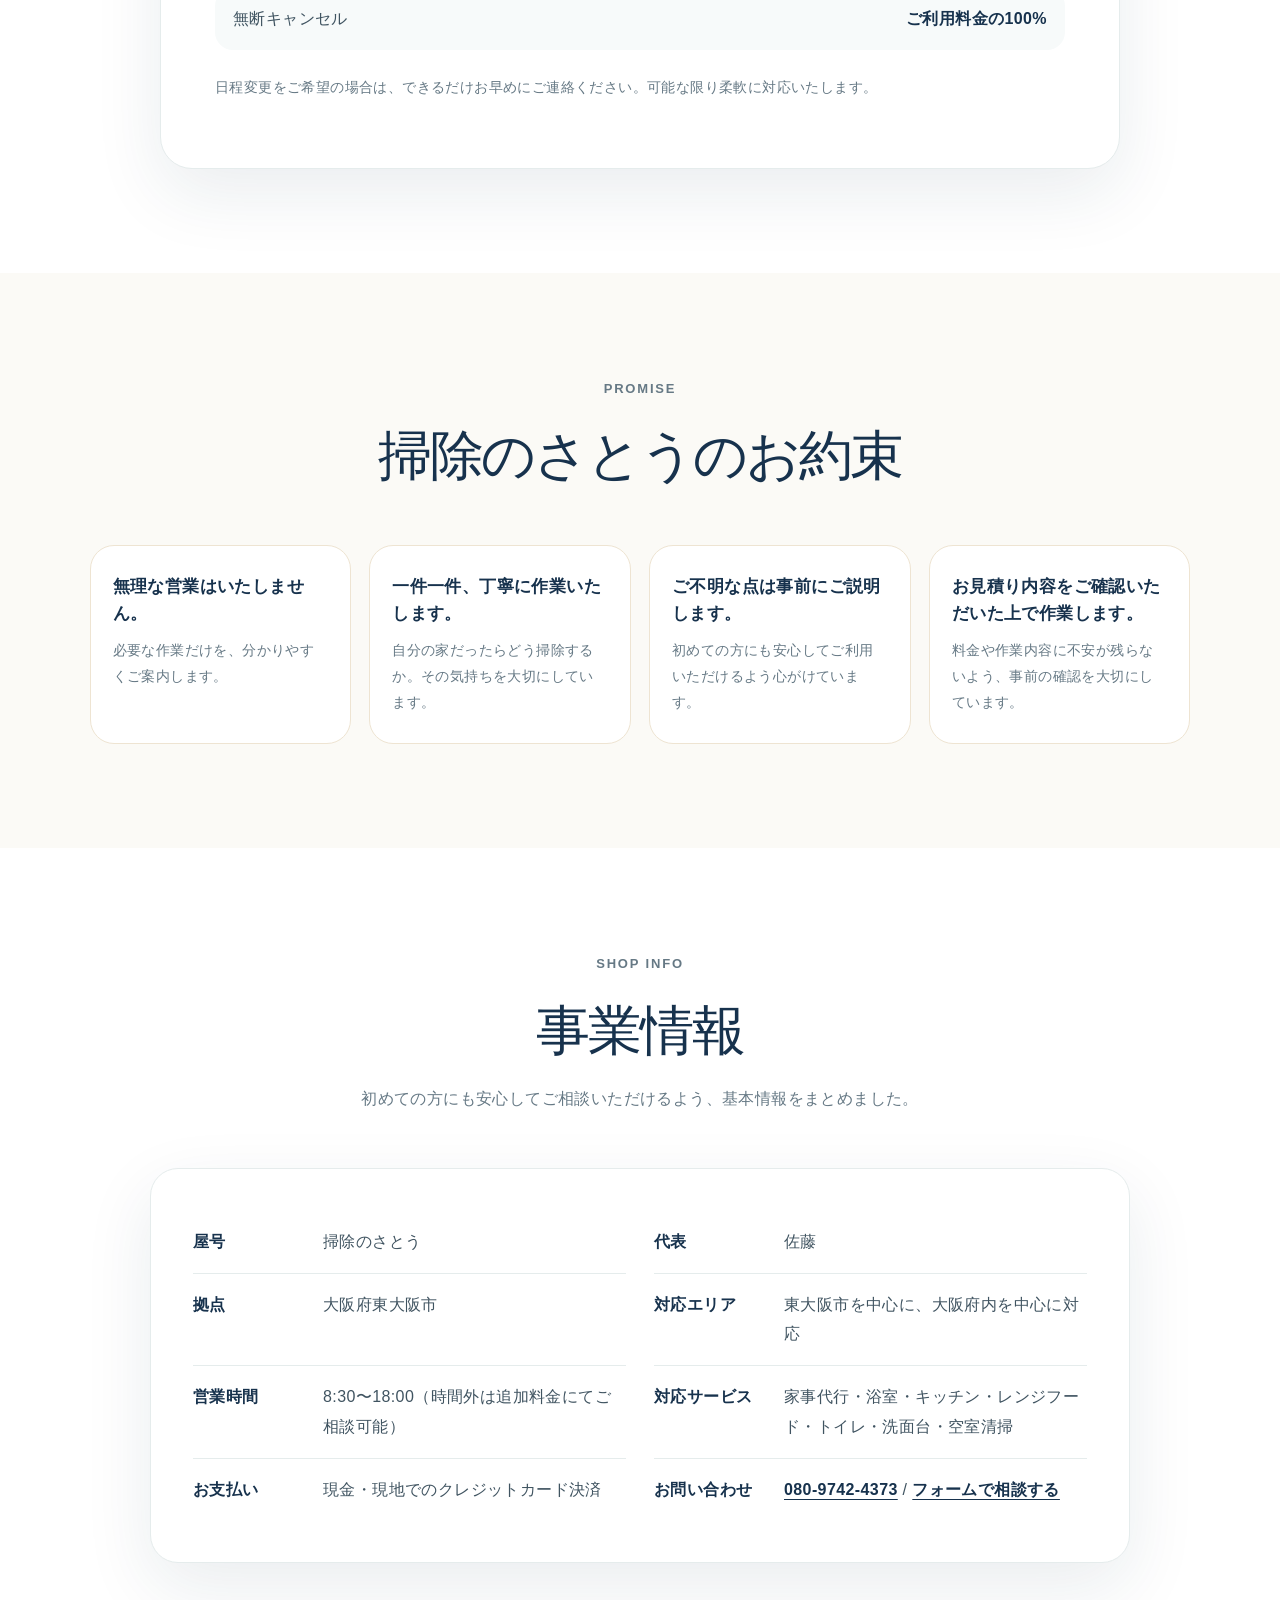
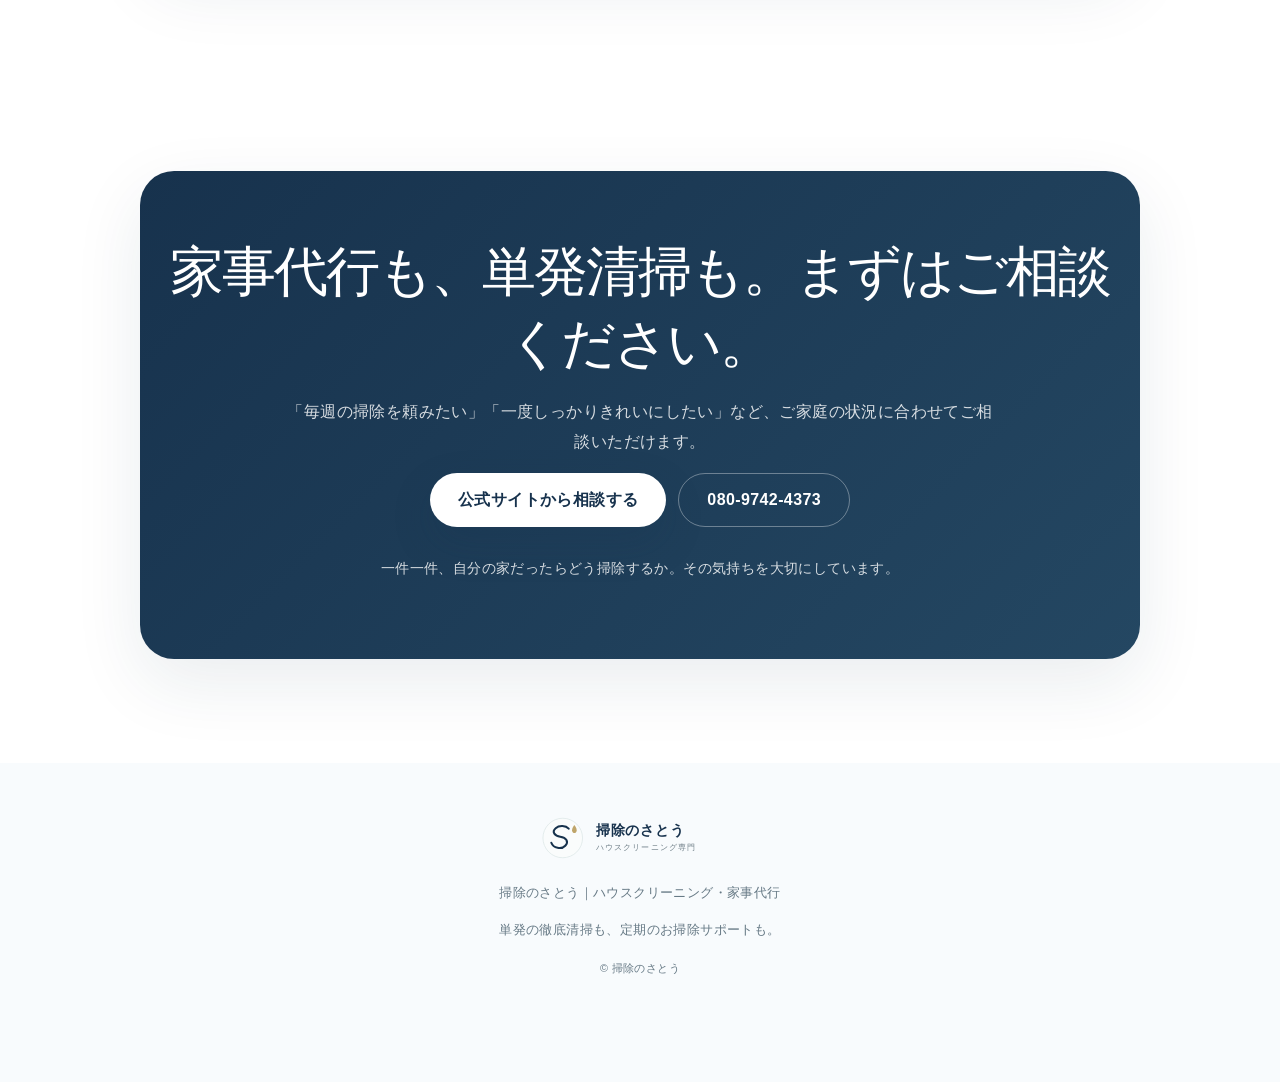
==== commit e2566a7b: "Add files via upload" ====
--- a/index.html
+++ b/index.html
@@ -3,18 +3,20 @@
 <head>
   <meta charset="utf-8">
   <meta name="viewport" content="width=device-width, initial-scale=1, viewport-fit=cover">
-  <title>掃除のさとう｜東大阪市のハウスクリーニング専門</title>
-  <meta name="description" content="東大阪市を拠点に大阪府内を中心に対応するハウスクリーニング専門店。浴室・キッチン・レンジフード・トイレ・空室清掃。公式サイト限定価格、クレジットカード決済対応。">
+  <title>掃除のさとう｜東大阪市のハウスクリーニング・家事代行</title>
+  <meta name="description" content="東大阪市を拠点に大阪府内を中心に対応。水回り・レンジフード・空室清掃などのハウスクリーニングと、掃除のプロによる家事代行を承ります。公式サイトから初回相談・お見積り受付。">
   <meta name="theme-color" content="#17324D">
   <meta property="og:type" content="website">
   <meta property="og:locale" content="ja_JP">
   <meta property="og:site_name" content="掃除のさとう">
-  <meta property="og:title" content="掃除のさとう｜東大阪市のハウスクリーニング専門">
-  <meta property="og:description" content="東大阪市を拠点に、大阪府内を中心に対応。水回り・レンジフード・空室清掃まで丁寧に作業します。">
-  <meta property="og:image" content="assets/hero-cup.jpeg">
+  <meta property="og:title" content="掃除のさとう｜東大阪市のハウスクリーニング・家事代行">
+  <meta property="og:description" content="東大阪市を拠点に、大阪府内を中心に対応。単発の徹底清掃と、きれいな状態を保つ家事代行を承ります。">
+  <meta property="og:url" content="https://norisatou0-deep.github.io/souji-no-sato/">
+  <meta property="og:image" content="https://norisatou0-deep.github.io/souji-no-sato/assets/hero-cup.jpeg">
   <meta name="twitter:card" content="summary_large_image">
+  <link rel="canonical" href="https://norisatou0-deep.github.io/souji-no-sato/">
   <link rel="icon" href="assets/logo.svg" type="image/svg+xml">
-  <link rel="stylesheet" href="style.css">
+  <link rel="stylesheet" href="style.css?v=20260723-wrap">
   <script>
     document.documentElement.classList.remove('no-js');
     document.documentElement.classList.add('js');
@@ -24,12 +26,17 @@
       "@context": "https://schema.org",
       "@type": "LocalBusiness",
       "name": "掃除のさとう",
-      "description": "東大阪市を拠点に大阪府内を中心に対応するハウスクリーニング専門店。",
-      "image": "assets/hero-cup.jpeg",
+      "description": "東大阪市を拠点に大阪府内を中心に対応するハウスクリーニング・家事代行サービス。",
+      "url": "https://norisatou0-deep.github.io/souji-no-sato/",
+      "image": "https://norisatou0-deep.github.io/souji-no-sato/assets/hero-cup.jpeg",
       "telephone": "+81-80-9742-4373",
       "email": "norisatou0@gmail.com",
       "areaServed": ["東大阪市", "大阪府"],
-      "openingHours": "Mo-Su 09:00-18:00",
+      "makesOffer": [
+        {"@type": "Offer", "itemOffered": {"@type": "Service", "name": "ハウスクリーニング"}},
+        {"@type": "Offer", "itemOffered": {"@type": "Service", "name": "家事代行"}}
+      ],
+      "openingHours": "Mo-Su 08:30-18:00",
       "priceRange": "¥¥"
     }
   </script>
@@ -40,11 +47,12 @@
   <a class="brand" href="#top"><img src="assets/logo.svg" alt="掃除のさとう"></a>
   <button class="menu-button" type="button" aria-label="メニューを開く" aria-controls="site-nav" aria-expanded="false"><span aria-hidden="true"></span><span aria-hidden="true"></span></button>
   <nav class="nav" id="site-nav" aria-label="サイト内メニュー">
-    <a href="#service">サービス</a>
+    <a href="housekeeping.html">家事代行</a>
+    <a href="cleaning.html">ハウスクリーニング</a>
     <a href="#voice">お客様の声</a>
     <a href="#price">料金</a>
     <a href="#promise">お約束</a>
-    <a class="nav-cta" href="#contact">無料見積り</a>
+    <a class="nav-cta" href="https://forms.gle/PF4ynjadxf1Uwvu38" target="_blank" rel="noopener noreferrer">公式サイトから相談</a>
   </nav>
 </header>
 
@@ -55,28 +63,61 @@
   </div>
   <div class="hero-copy reveal">
     <p class="eyebrow">東大阪市を拠点に、大阪府内を中心に対応</p>
-    <h1>暮らしを、<br>もっと気持ちよく。</h1>
-    <p class="lead">水回り・レンジフード・空室清掃まで。<br>安心してお任せいただけるよう、一件一件丁寧に作業します。</p>
+    <h1>単発の徹底清掃も、<br>日常のお掃除サポートも。</h1>
+    <p class="lead">掃除のさとうは、水回り・レンジフード・空室清掃などのハウスクリーニングと、きれいな状態を保つ家事代行を承ります。</p>
     <div class="actions">
-      <a class="button primary" href="mailto:norisatou0@gmail.com?subject=無料見積りの相談">無料見積りを相談する</a>
+      <a class="button primary" href="housekeeping.html">家事代行を見る</a>
+      <a class="button secondary" href="cleaning.html">単発清掃を見る</a>
       <a class="button secondary" href="tel:08097424373">電話する</a>
     </div>
-    <p class="small-note">営業時間 9:00〜18:00｜時間外は追加料金にてご相談可能です</p>
+    <p class="small-note">営業時間 8:30〜18:00｜時間外は追加料金にてご相談可能です</p>
   </div>
 </section>
 
 <section class="trust-strip reveal">
-  <div><strong>高評価レビュー多数</strong><span>丁寧さ・人柄に評価</span></div>
-  <div><strong>お見積り無料</strong><span>まずは相談だけでも</span></div>
-  <div><strong>現地でカード決済対応</strong><span>現金払いも可能</span></div>
-  <div><strong>空室清掃も対応</strong><span>法人・オーナー様も相談可</span></div>
+  <div><strong>家事代行</strong><span>月1回から相談可</span></div>
+  <div><strong>ハウスクリーニング</strong><span>水回り・空室清掃に対応</span></div>
+  <div><strong>公式サイト受付</strong><span>直接相談・お見積り</span></div>
+  <div><strong>地域密着</strong><span>東大阪市を拠点に対応</span></div>
+</section>
+
+<section class="section service-choice" id="housekeeping">
+  <div class="section-heading reveal">
+    <p class="eyebrow">HOUSEKEEPING</p>
+    <h2>掃除のプロによる、<span class="mobile-line nowrap">家事代行</span></h2>
+    <p>忙しい毎日の掃除を、ただ代わりにするだけでなく、家の状態を見ながら、きれいが続くように整えるお掃除サポートです。</p>
+  </div>
+  <div class="choice-grid">
+    <article class="choice-card featured reveal">
+      <span class="choice-label">今後の主力サービス</span>
+      <h3>家事代行</h3>
+      <p>月1回から、床・水回り・キッチン・片付け補助などを時間内で優先順位をつけて整えます。</p>
+      <ul>
+        <li>共働き・子育て中のご家庭</li>
+        <li>休日を掃除で終わらせたくない方</li>
+        <li>一度きれいにしても維持が難しい方</li>
+      </ul>
+      <a class="button primary" href="housekeeping.html">詳しく見る</a>
+    </article>
+    <article class="choice-card reveal">
+      <span class="choice-label muted">単発の専門清掃</span>
+      <h3>ハウスクリーニング</h3>
+      <p>浴室・キッチン・レンジフード・トイレ・空室清掃など、たまった汚れを専門清掃でリセットします。</p>
+      <ul>
+        <li>水回りを一度しっかりきれいにしたい</li>
+        <li>退去後・入居前の空室を整えたい</li>
+        <li>専門作業が必要な汚れを落としたい</li>
+      </ul>
+      <a class="button secondary" href="cleaning.html">詳しく見る</a>
+    </article>
+  </div>
 </section>
 
 <section class="section service" id="service">
   <div class="section-heading reveal">
     <p class="eyebrow">SERVICE</p>
-    <h2>対応サービス</h2>
-    <p>水回りを中心に、毎日の暮らしが気持ちよくなる清掃を行います。</p>
+    <h2>ハウスクリーニング</h2>
+    <p>たまった汚れを一度リセットしたい方へ。水回りを中心に、毎日の暮らしが気持ちよくなる清掃を行います。</p>
   </div>
   <div class="service-grid">
     <article class="service-card reveal"><img src="assets/service-kitchen-clean-v3.jpg" alt="キッチンクリーニング" width="1200" height="800" loading="lazy"><div><h3>キッチン</h3><p>シンク・コンロまわりを丁寧に。</p></div></article>
@@ -96,8 +137,8 @@
   <div class="reason-layout">
     <div class="reason-grid">
       <article class="reveal"><span>01</span><h3>丁寧な作業</h3><p>見える汚れだけでなく、細かな部分まで確認しながら進めます。</p></article>
-      <article class="reveal"><span>02</span><h3>安心できる対応</h3><p>作業内容や料金を事前に分かりやすくご説明します。</p></article>
-      <article class="reveal"><span>03</span><h3>時間内で最大限</h3><p>時間配分と気配りを大切に、できる範囲を丁寧に整えます。</p></article>
+      <article class="reveal"><span>02</span><h3>定期利用も相談可</h3><p>単発清掃の後、きれいな状態を保つ家事代行までご相談いただけます。</p></article>
+      <article class="reveal"><span>03</span><h3>時間内で最大限</h3><p>家事代行でも、時間配分と気配りを大切に、優先順位をつけて整えます。</p></article>
       <article class="reveal"><span>04</span><h3>地域密着</h3><p>東大阪市を拠点に、大阪府内を中心にお伺いしています。</p></article>
     </div>
     <aside class="manager reveal">
@@ -115,8 +156,8 @@
   <div class="proof-inner reveal">
     <div>
       <p class="eyebrow">WORK STYLE</p>
-      <h2>実際の作業風景も、<br>少しずつ掲載していきます。</h2>
-      <p>写真は作業の雰囲気や人柄をお伝えするためのものです。ビフォーアフターは、写真が揃い次第追加していきます。</p>
+      <h2>実際の作業風景やお客様の声を、<br>サイトに蓄積していきます。</h2>
+      <p>サイトを営業資産として育てるため、作業事例・お客様の声・よくある質問を少しずつ追加していきます。</p>
     </div>
     <div class="proof-photos">
       <img src="assets/work-hood.jpeg" alt="レンジフードの作業風景" width="1333" height="1000" loading="lazy">
@@ -142,87 +183,22 @@
 <section class="section price" id="price">
   <div class="section-heading reveal">
     <p class="eyebrow">PRICE</p>
-    <h2>料金のご案内</h2>
-    <p><strong>公式サイト限定価格。</strong> 仲介サイトを介さないため、適正価格でご案内しております。</p>
-  </div>
-
-  <div class="price-columns">
-    <div class="set-menu reveal">
-      <h3>セットメニュー</h3>
-      <p class="sub">人気の水回りセットを分かりやすくまとめました。</p>
-
-      <div class="set-row popular">
-        <div class="rank">1</div>
-        <div class="set-main">
-          <h4>水回りクリーニング / 4点セット</h4>
-          <p>お風呂＋換気扇＋トイレ＋キッチン</p>
-          <small>内容：浴室・換気扇（レンジフード）・トイレ・キッチン</small>
-        </div>
-        <strong>39,000円<span>税込</span></strong>
-      </div>
-
-      <div class="set-row">
-        <div class="rank">2</div>
-        <div class="set-main">
-          <h4>水回りクリーニング / 3点セット</h4>
-          <p>お風呂＋換気扇＋キッチン</p>
-          <small>内容：浴室・換気扇（レンジフード）・キッチン</small>
-        </div>
-        <strong>32,000円<span>税込</span></strong>
-      </div>
-
-      <div class="set-row">
-        <div class="rank">3</div>
-        <div class="set-main">
-          <h4>水回りクリーニング / 2点セット</h4>
-          <p>お風呂＋換気扇</p>
-          <small>内容：浴室・換気扇（レンジフード）</small>
-        </div>
-        <strong>25,000円<span>税込</span></strong>
-      </div>
-
-      <div class="set-row">
-        <div class="rank">4</div>
-        <div class="set-main">
-          <h4>水回りクリーニング / 2点セット</h4>
-          <p>キッチン＋換気扇</p>
-          <small>内容：キッチン・換気扇（レンジフード）</small>
-        </div>
-        <strong>24,000円<span>税込</span></strong>
-      </div>
-      <p class="caution">※汚れの程度や設備状況により、作業時間が前後する場合があります。</p>
-    </div>
-
-    <aside class="side-price reveal">
-      <div class="single-menu">
-        <h3>単品メニュー</h3>
-        <dl>
-          <div><dt>浴室</dt><dd>17,000円</dd></div>
-          <div><dt>キッチン</dt><dd>17,000円</dd></div>
-          <div><dt>レンジフード</dt><dd>17,000円</dd></div>
-          <div><dt>トイレ</dt><dd>9,000円</dd></div>
-          <div><dt>洗面台</dt><dd>9,000円</dd></div>
-        </dl>
-        <small>※すべて税込価格です。</small>
-      </div>
-      <div class="payment">
-        <h3>お支払い方法</h3>
-        <p><strong>現金・現地でのクレジットカード決済に対応しております。</strong></p>
-        <p class="card-brands">VISA / Mastercard / JCB / American Express / Diners Club</p>
-        <p>作業後、現地でお支払いいただけます。</p>
-      </div>
-    </aside>
-  </div>
-
-  <div class="vacant reveal">
-    <h3>空室クリーニング</h3>
-    <div>
-      <span>1R・1K <strong>22,000円〜</strong></span>
-      <span>1DK・1LDK <strong>33,000円〜</strong></span>
-      <span>2DK・2LDK <strong>44,000円〜</strong></span>
-      <span>3DK・3LDK <strong>66,000円〜</strong></span>
-    </div>
-    <p>4LDK以上、不動産会社様・オーナー様からのご依頼もお見積りいたします。</p>
+    <h2>料金はサービス別にご確認ください</h2>
+    <p><strong>公式サイト受付。</strong> 家事代行とハウスクリーニングは、内容・回数・料金の考え方が異なるため、専用ページに分けてご案内しています。</p>
+  </div>
+  <div class="choice-grid">
+    <article class="choice-card featured reveal">
+      <span class="choice-label">定期・スポット</span>
+      <h3>家事代行の料金</h3>
+      <p>初回お試し、月1回からの定期利用、スポット利用の料金と受付日時を掲載しています。</p>
+      <a class="button primary" href="housekeeping.html#price">家事代行の料金を見る</a>
+    </article>
+    <article class="choice-card reveal">
+      <span class="choice-label muted">単発清掃</span>
+      <h3>ハウスクリーニングの料金</h3>
+      <p>水回りセット、単品メニュー、空室クリーニングの料金を掲載しています。</p>
+      <a class="button secondary" href="cleaning.html#price">清掃料金を見る</a>
+    </article>
   </div>
 </section>
 
@@ -237,6 +213,9 @@
     <details><summary>駐車場がない場合はどうなりますか？</summary><p>近隣のコインパーキングを利用する場合があります。駐車場代が必要な場合は事前にご相談いたします。</p></details>
     <details><summary>支払い方法は何がありますか？</summary><p>現金・現地でのクレジットカード決済に対応しています。作業後、現地でお支払いいただけます。</p></details>
     <details><summary>対応エリアはどこですか？</summary><p>東大阪市を拠点に、大阪府内を中心にお伺いしています。</p></details>
+    <details><summary>家事代行は依頼できますか？</summary><p>はい。定期利用は月1回から、スポット利用もご相談いただけます。公式サイトから直接お問い合わせください。</p></details>
+    <details><summary>家事代行とハウスクリーニングの違いは何ですか？</summary><p>家事代行は日常清掃を継続してきれいな状態を保つサービスです。ハウスクリーニングは、専門道具や洗剤でたまった汚れを落とす単発の専門清掃です。</p></details>
+    <details><summary>公式サイトから直接依頼できますか？</summary><p>はい。掃除のさとう公式サービスとして、家事代行のご相談を受け付けています。</p></details>
   </div>
 </section>
 
@@ -280,20 +259,20 @@
       <div><dt>代表</dt><dd>佐藤</dd></div>
       <div><dt>拠点</dt><dd>大阪府東大阪市</dd></div>
       <div><dt>対応エリア</dt><dd>東大阪市を中心に、大阪府内を中心に対応</dd></div>
-      <div><dt>営業時間</dt><dd>9:00〜18:00（時間外は追加料金にてご相談可能）</dd></div>
-      <div><dt>対応サービス</dt><dd>浴室・キッチン・レンジフード・トイレ・洗面台・空室清掃</dd></div>
+      <div><dt>営業時間</dt><dd>8:30〜18:00（時間外は追加料金にてご相談可能）</dd></div>
+      <div><dt>対応サービス</dt><dd>家事代行・浴室・キッチン・レンジフード・トイレ・洗面台・空室清掃</dd></div>
       <div><dt>お支払い</dt><dd>現金・現地でのクレジットカード決済</dd></div>
-      <div><dt>お問い合わせ</dt><dd><a href="tel:08097424373">080-9742-4373</a> / <a href="mailto:norisatou0@gmail.com?subject=無料見積りの相談">norisatou0@gmail.com</a></dd></div>
+      <div><dt>お問い合わせ</dt><dd><a href="tel:08097424373">080-9742-4373</a> / <a href="https://forms.gle/PF4ynjadxf1Uwvu38" target="_blank" rel="noopener noreferrer">フォームで相談する</a></dd></div>
     </dl>
   </div>
 </section>
 
 <section class="section contact" id="contact">
   <div class="contact-card reveal">
-    <h2>まずはお気軽にご相談ください。</h2>
-    <p>「こんな汚れでも頼めるかな？」<br>ご相談だけでもお気軽にどうぞ。</p>
+    <h2>家事代行も、単発清掃も。まずはご相談ください。</h2>
+    <p>「毎週の掃除を頼みたい」「一度しっかりきれいにしたい」など、ご家庭の状況に合わせてご相談いただけます。</p>
     <div class="actions center">
-      <a class="button primary light" href="mailto:norisatou0@gmail.com?subject=無料見積りの相談">メールで無料見積り</a>
+      <a class="button primary light" href="https://forms.gle/PF4ynjadxf1Uwvu38" target="_blank" rel="noopener noreferrer">公式サイトから相談する</a>
       <a class="button secondary dark" href="tel:08097424373">080-9742-4373</a>
     </div>
     <p class="footer-message">一件一件、自分の家だったらどう掃除するか。その気持ちを大切にしています。</p>
@@ -303,14 +282,14 @@
 
 <footer>
   <img src="assets/logo.svg" alt="掃除のさとう">
-  <p>掃除のさとう｜ハウスクリーニング専門</p>
-  <p>今日より、少し気持ちのいい暮らしへ。</p>
+  <p>掃除のさとう｜ハウスクリーニング・家事代行</p>
+  <p>単発の徹底清掃も、定期のお掃除サポートも。</p>
   <small>© 掃除のさとう</small>
 </footer>
 
 <div class="fixed-cta">
   <a href="tel:08097424373" aria-label="掃除のさとうへ電話する">電話</a>
-  <a href="mailto:norisatou0@gmail.com?subject=無料見積りの相談" aria-label="掃除のさとうへ無料見積りを相談する">無料見積り</a>
+  <a href="https://forms.gle/PF4ynjadxf1Uwvu38" target="_blank" rel="noopener noreferrer" aria-label="掃除のさとうへ公式サイトから相談する">相談する</a>
 </div>
 <script src="script.js"></script>
 </body>
--- a/style.css
+++ b/style.css
@@ -1,24 +1,42 @@
 @charset "UTF-8";
 :root{--navy:#17324D;--gold:#BFA56A;--cream:#FBFAF6;--soft:#F7FAFA;--ink:#1f2b34;--muted:#667985;--line:#E5ECEC;--shadow:0 24px 70px rgba(23,50,77,.09)}
 *{box-sizing:border-box}html{scroll-behavior:smooth;overflow-x:hidden}body{margin:0;font-family:-apple-system,BlinkMacSystemFont,"Hiragino Sans","Noto Sans JP","Yu Gothic",sans-serif;color:var(--ink);line-height:1.86;letter-spacing:.025em;background:#fff;overflow-x:hidden}img{display:block;max-width:100%;height:auto}a{text-decoration:none;color:inherit}a:focus-visible,button:focus-visible,summary:focus-visible{outline:3px solid rgba(191,165,106,.55);outline-offset:4px}.skip-link{position:fixed;left:14px;top:14px;z-index:100;transform:translateY(-140%);background:#fff;color:var(--navy);border:1px solid var(--line);border-radius:999px;padding:10px 16px;font-weight:800;box-shadow:var(--shadow)}.skip-link:focus{transform:none}
+.nowrap{white-space:nowrap}.mobile-line{display:inline}
 .site-header{height:76px;position:sticky;top:0;z-index:50;display:flex;align-items:center;justify-content:space-between;padding:0 clamp(18px,5vw,76px);background:rgba(255,255,255,.88);backdrop-filter:blur(20px);border-bottom:1px solid rgba(229,236,236,.85)}.brand img{width:210px}.nav{display:flex;align-items:center;gap:30px;font-weight:650;font-size:14px;color:var(--navy)}.nav-cta{padding:10px 22px;border-radius:999px;background:var(--gold);color:#fff}.menu-button{display:none}
 .hero{display:grid;grid-template-columns:1.05fr .95fr;align-items:center;gap:clamp(46px,7vw,104px);padding:clamp(44px,7vw,94px) clamp(24px,7vw,112px);background:linear-gradient(180deg,#fff 0%,var(--cream) 100%)}.hero-photo img{width:100%;height:min(650px,64vh);object-fit:cover;object-position:center center;border-radius:42px;box-shadow:var(--shadow)}.eyebrow{margin:0 0 18px;color:#7A9DA7;font-weight:800;font-size:13px;letter-spacing:.14em;text-transform:uppercase}h1{margin:0 0 26px;color:var(--navy);font-size:clamp(48px,7vw,88px);font-weight:530;line-height:1.12;letter-spacing:-.05em}.lead{margin:0 0 32px;color:#435762;font-size:clamp(16px,1.8vw,20px)}.actions{display:flex;gap:12px;flex-wrap:wrap}.button{min-height:54px;padding:0 28px;border-radius:999px;display:inline-flex;align-items:center;justify-content:center;font-weight:800;transition:.22s}.button:hover{transform:translateY(-2px)}.primary{background:var(--navy);color:#fff;box-shadow:0 16px 40px rgba(23,50,77,.18)}.secondary{background:#fff;color:var(--navy);border:1px solid var(--line)}.small-note{font-size:14px;color:var(--muted);margin-top:22px}
+.subpage-hero{display:grid;grid-template-columns:.96fr 1.04fr;align-items:center;gap:clamp(36px,6vw,88px);padding:clamp(44px,7vw,94px) clamp(24px,7vw,112px);background:linear-gradient(180deg,#fff 0%,var(--cream) 100%)}.subpage-hero .subpage-copy h1{font-size:clamp(36px,4.2vw,54px) !important;line-height:1.2;letter-spacing:-.03em}.housekeeping-hero{background:linear-gradient(180deg,#fff 0%,#F7FAFA 100%)}.subpage-photo img{width:100%;height:min(560px,58vh);object-fit:cover;object-position:center;border-radius:38px;box-shadow:var(--shadow)}.points-grid{display:grid;grid-template-columns:repeat(3,1fr);gap:18px}.point-card{background:#fff;border:1px solid var(--line);border-radius:26px;padding:28px 24px;box-shadow:0 18px 54px rgba(23,50,77,.055)}.point-card h3{margin:0 0 10px;color:var(--navy);font-size:20px}.point-card p{margin:0;color:var(--muted);font-size:14px}.scope-section{background:var(--cream)}.scope-grid{max-width:980px;margin:auto;display:grid;grid-template-columns:repeat(5,1fr);gap:12px}.scope-grid span{display:grid;place-items:center;min-height:70px;padding:10px;border:1px solid #EEE4D2;border-radius:18px;background:#fff;color:var(--navy);font-weight:750;text-align:center;font-size:14px}.plan-grid{display:grid;grid-template-columns:repeat(4,1fr);gap:16px}.plan-card{background:#fff;border:1px solid var(--line);border-radius:26px;padding:24px 20px;box-shadow:0 18px 54px rgba(23,50,77,.055)}.plan-card.featured{background:#FFFCF3;border-color:#E8DDC5}.plan-card span{display:inline-flex;min-height:28px;align-items:center;padding:3px 10px;border-radius:999px;background:#EAF1F2;color:var(--navy);font-size:12px;font-weight:900;margin-bottom:12px}.plan-card.featured span{background:var(--gold);color:#fff}.plan-card h3{margin:0 0 8px;color:var(--navy);font-size:21px}.plan-price{margin:0 0 6px;color:var(--navy);font-size:26px;font-weight:900;line-height:1.25;letter-spacing:-.02em}.plan-card p:not(.plan-price){margin:0 0 10px;color:#405461}.plan-card small{display:block;color:var(--muted);font-size:12px;line-height:1.7}.price-note{max-width:900px;margin:20px auto 0;color:var(--muted);font-size:13px;text-align:center}.schedule-card{max-width:900px;margin:auto;background:#fff;border:1px solid var(--line);border-radius:28px;box-shadow:var(--shadow);padding:clamp(24px,4vw,40px)}.schedule-card dl{margin:0;display:grid;grid-template-columns:1fr 1fr;gap:0 26px}.schedule-card div{display:grid;grid-template-columns:120px 1fr;gap:16px;padding:16px 0;border-bottom:1px solid var(--line)}.schedule-card dt{color:var(--navy);font-weight:850}.schedule-card dd{margin:0;color:#405461}.cross-link{background:var(--soft)}.cross-card{max-width:960px;margin:auto;background:#fff;border:1px solid var(--line);border-radius:30px;padding:clamp(28px,5vw,48px);text-align:center;box-shadow:var(--shadow)}.cross-card h2{margin:0 0 14px;color:var(--navy);font-size:clamp(30px,4vw,48px);font-weight:540;line-height:1.35;letter-spacing:-.04em}.cross-card p{max-width:720px;margin:0 auto 24px;color:var(--muted)}
 .trust-strip{margin:0 clamp(24px,7vw,112px);transform:translateY(-24px);display:grid;grid-template-columns:repeat(4,1fr);background:#fff;border:1px solid var(--line);border-radius:28px;overflow:hidden;box-shadow:var(--shadow)}.trust-strip div{padding:24px 22px;border-right:1px solid var(--line)}.trust-strip div:last-child{border-right:0}.trust-strip strong{display:block;color:var(--navy);font-size:17px}.trust-strip span{color:var(--muted);font-size:13px}
 .section{padding:104px clamp(24px,7vw,112px)}.section-heading{text-align:center;max-width:760px;margin:0 auto 54px}.section-heading h2,.contact-card h2,.policy-card h2{margin:0 0 18px;color:var(--navy);font-size:clamp(32px,4.2vw,54px);font-weight:540;line-height:1.34;letter-spacing:-.04em}.section-heading p{color:var(--muted)}
+.service-choice{background:#fff}.choice-grid{display:grid;grid-template-columns:1.06fr .94fr;gap:24px;align-items:stretch}.choice-card{background:#fff;border:1px solid var(--line);border-radius:30px;padding:clamp(26px,4vw,42px);box-shadow:0 18px 54px rgba(23,50,77,.055);display:flex;flex-direction:column;align-items:flex-start}.choice-card.featured{background:linear-gradient(135deg,#fff,#FBF7EF);border-color:#E8DDC5}.choice-label{display:inline-flex;align-items:center;min-height:30px;padding:4px 12px;border-radius:999px;background:var(--gold);color:#fff;font-size:12px;font-weight:900;margin-bottom:16px}.choice-label.muted{background:#EAF1F2;color:var(--navy)}.choice-card h3{margin:0 0 12px;color:var(--navy);font-size:clamp(25px,3vw,34px);line-height:1.35;letter-spacing:-.03em}.choice-card p{margin:0 0 18px;color:#405461}.choice-card ul{margin:0 0 24px;padding-left:1.15em;color:var(--muted)}.choice-card li{margin:4px 0}.choice-card .button{margin-top:auto}
 .service-grid{display:grid;grid-template-columns:repeat(3,1fr);gap:24px}.service-card{background:#fff;border:1px solid var(--line);border-radius:28px;overflow:hidden;box-shadow:0 18px 54px rgba(23,50,77,.055)}.service-card{transition:transform .22s ease,box-shadow .22s ease}.service-card:hover{transform:translateY(-6px);box-shadow:0 24px 64px rgba(23,50,77,.09)}.service-card img{width:100%;aspect-ratio:4/3;object-fit:cover;object-position:center;display:block;background:#f7fafa}.service-card div{padding:22px 24px 26px}.service-card h3{margin:0 0 6px;color:var(--navy);font-size:21px}.service-card p{color:var(--muted);font-size:14px;margin:0}
 .reason{background:var(--soft)}.reason-layout{display:grid;grid-template-columns:1fr .42fr;gap:36px;align-items:stretch}.reason-grid{display:grid;grid-template-columns:repeat(4,1fr);gap:18px}.reason-grid article{padding:30px 22px;background:#fff;border:1px solid var(--line);border-radius:26px;text-align:center}.reason-grid span{color:var(--gold);font-weight:900}.reason-grid h3{margin:10px 0;color:var(--navy)}.reason-grid p{font-size:14px;color:var(--muted);margin:0}.manager{background:#fff;border:1px solid var(--line);border-radius:28px;padding:18px;display:grid;grid-template-columns:128px 1fr;gap:18px;align-items:center;box-shadow:var(--shadow)}.manager img{width:128px;height:150px;object-fit:cover;object-position:center 22%;border-radius:20px}.manager p{margin:0;color:var(--muted);font-size:13px}.manager strong{display:block;color:var(--navy);margin:4px 0 8px;line-height:1.55}.manager span{color:var(--muted);font-size:14px}
 .proof-inner{display:grid;grid-template-columns:.9fr 1.1fr;gap:42px;align-items:center;background:linear-gradient(135deg,#fff,#FBF7EF);border:1px solid #E8DDC5;border-radius:34px;padding:clamp(28px,5vw,58px)}.proof h2{color:var(--navy);font-size:clamp(30px,4vw,50px);line-height:1.35;font-weight:540;letter-spacing:-.04em}.proof p{color:var(--muted)}.proof-photos{display:grid;grid-template-columns:1fr 1fr;gap:16px}.proof-photos img{height:330px;width:100%;object-fit:cover;border-radius:26px;box-shadow:0 14px 40px rgba(23,50,77,.08)}
 .voice{background:var(--cream)}.voice-grid{display:grid;grid-template-columns:repeat(4,1fr);gap:18px}.voice blockquote{margin:0;padding:26px 22px;border:1px solid #EEE4D2;border-radius:24px;background:#fff;text-align:center;box-shadow:0 16px 46px rgba(23,50,77,.045)}.voice span{display:block;color:var(--gold);font-weight:900;margin-bottom:10px}.voice strong{display:block;color:var(--navy);font-size:15px;line-height:1.7}.voice small{display:block;color:var(--muted);margin-top:14px}
-.price{background:#fff}.price-columns{display:grid;grid-template-columns:1.25fr .75fr;gap:26px;align-items:start}.set-menu,.single-menu,.payment,.vacant{background:#fff;border:1px solid var(--line);border-radius:28px;box-shadow:0 18px 54px rgba(23,50,77,.055)}.set-menu{padding:28px}.set-menu h3,.single-menu h3,.payment h3,.vacant h3{margin:0;color:var(--navy);font-size:25px;text-align:center}.sub{text-align:center;color:var(--muted);margin:6px 0 22px}.set-row{display:grid;grid-template-columns:34px 1fr auto;gap:18px;align-items:center;padding:20px 0;border-top:1px solid var(--line)}.set-row.popular{background:#FFFCF3;margin:0 -12px;padding:20px 12px;border-radius:18px;border-top:1px solid #E8DDC5}.rank{width:28px;height:28px;border-radius:50%;display:grid;place-items:center;background:var(--gold);color:#fff;font-weight:800;font-size:13px}.set-main h4{margin:0 0 4px;color:var(--navy);font-size:18px}.set-main p{margin:0;color:#334752}.set-main small{display:block;color:var(--muted);font-size:12px;margin-top:4px}.set-row>strong{color:var(--navy);font-size:28px;white-space:nowrap}.set-row>strong span{display:block;font-size:11px;color:var(--muted);text-align:right}.caution{text-align:center;color:var(--muted);font-size:12px;margin:18px 0 0}.single-menu,.payment{padding:28px}.single-menu dl{margin:18px 0 8px}.single-menu dl div{display:flex;justify-content:space-between;padding:12px 0;border-bottom:1px dotted #B7C5CA}.single-menu dd{margin:0;color:var(--navy);font-weight:800}.single-menu small{display:block;text-align:right;color:var(--muted)}.payment{margin-top:18px;background:#fffdf7}.payment p{text-align:center;color:var(--muted);margin:8px 0 0}.payment strong{color:var(--navy)}.vacant{margin-top:26px;padding:28px}.vacant div{display:grid;grid-template-columns:repeat(4,1fr);gap:12px;margin:20px 0}.vacant span{background:var(--soft);border-radius:18px;padding:16px;text-align:center;color:var(--muted)}.vacant strong{display:block;color:var(--navy);font-size:18px}.vacant p{text-align:center;color:var(--muted);margin:0}
+.price{background:#fff}.housekeeping-price{display:grid;grid-template-columns:.95fr 1.05fr;gap:24px;align-items:center;margin:0 auto 28px;padding:clamp(26px,4vw,40px);max-width:1120px;background:linear-gradient(135deg,#17324D,#244762);border-radius:30px;color:#fff;box-shadow:var(--shadow)}.housekeeping-price .eyebrow{color:#E8D69C}.housekeeping-price h3{margin:0 0 12px;color:#fff;font-size:clamp(26px,3.4vw,40px);line-height:1.35;letter-spacing:-.03em}.housekeeping-price p{margin:0;color:rgba(255,255,255,.78)}.regular-plans{display:grid;grid-template-columns:repeat(3,1fr);gap:12px}.regular-plans span{display:flex;min-height:112px;flex-direction:column;justify-content:center;gap:6px;padding:16px;border:1px solid rgba(255,255,255,.22);border-radius:20px;background:rgba(255,255,255,.08);color:rgba(255,255,255,.78);text-align:center}.regular-plans strong{display:block;color:#fff;font-size:17px}.price-columns{display:grid;grid-template-columns:1.25fr .75fr;gap:26px;align-items:start}.set-menu,.single-menu,.payment,.vacant{background:#fff;border:1px solid var(--line);border-radius:28px;box-shadow:0 18px 54px rgba(23,50,77,.055)}.set-menu{padding:28px}.set-menu h3,.single-menu h3,.payment h3,.vacant h3{margin:0;color:var(--navy);font-size:25px;text-align:center}.sub{text-align:center;color:var(--muted);margin:6px 0 22px}.set-row{display:grid;grid-template-columns:34px 1fr auto;gap:18px;align-items:center;padding:20px 0;border-top:1px solid var(--line)}.set-row.popular{background:#FFFCF3;margin:0 -12px;padding:20px 12px;border-radius:18px;border-top:1px solid #E8DDC5}.rank{width:28px;height:28px;border-radius:50%;display:grid;place-items:center;background:var(--gold);color:#fff;font-weight:800;font-size:13px}.set-main h4{margin:0 0 4px;color:var(--navy);font-size:18px}.set-main p{margin:0;color:#334752}.set-main small{display:block;color:var(--muted);font-size:12px;margin-top:4px}.set-row>strong{color:var(--navy);font-size:28px;white-space:nowrap}.set-row>strong span{display:block;font-size:11px;color:var(--muted);text-align:right}.caution{text-align:center;color:var(--muted);font-size:12px;margin:18px 0 0}.single-menu,.payment{padding:28px}.single-menu dl{margin:18px 0 8px}.single-menu dl div{display:flex;justify-content:space-between;padding:12px 0;border-bottom:1px dotted #B7C5CA}.single-menu dd{margin:0;color:var(--navy);font-weight:800}.single-menu small{display:block;text-align:right;color:var(--muted)}.payment{margin-top:18px;background:#fffdf7}.payment p{text-align:center;color:var(--muted);margin:8px 0 0}.payment strong{color:var(--navy)}.vacant{margin-top:26px;padding:28px}.vacant div{display:grid;grid-template-columns:repeat(4,1fr);gap:12px;margin:20px 0}.vacant span{background:var(--soft);border-radius:18px;padding:16px;text-align:center;color:var(--muted)}.vacant strong{display:block;color:var(--navy);font-size:18px}.vacant p{text-align:center;color:var(--muted);margin:0}
 .faq{background:var(--soft)}.faq-list{max-width:900px;margin:auto;display:grid;gap:14px}details{background:#fff;border:1px solid var(--line);border-radius:22px;padding:22px 24px}summary{cursor:pointer;color:var(--navy);font-weight:750}.faq-list p{color:var(--muted);margin:12px 0 0}
 .policy-card{max-width:960px;margin:auto;background:#fff;border:1px solid var(--line);border-radius:32px;padding:clamp(28px,5vw,54px);box-shadow:var(--shadow)}.policy-card p{color:var(--muted)}.policy-table{margin:24px 0;display:grid;gap:10px}.policy-table div{display:flex;justify-content:space-between;gap:14px;background:var(--soft);border-radius:18px;padding:16px 18px}.policy-table span{color:#405461}.policy-table strong{color:var(--navy);white-space:nowrap}.policy-note{font-size:14px}
 .promise{background:var(--cream)}.promise-grid{display:grid;grid-template-columns:repeat(4,1fr);gap:18px}.promise-grid article{background:#fff;border:1px solid #EEE4D2;border-radius:24px;padding:28px 22px}.promise-grid h3{color:var(--navy);margin:0 0 10px;font-size:17px;line-height:1.55}.promise-grid p{color:var(--muted);font-size:14px;margin:0}
 .about{background:#fff}.info-card{max-width:980px;margin:auto;background:#fff;border:1px solid var(--line);border-radius:28px;box-shadow:var(--shadow);padding:clamp(24px,4vw,42px)}.info-card dl{margin:0;display:grid;grid-template-columns:1fr 1fr;gap:0 28px}.info-card div{display:grid;grid-template-columns:112px 1fr;gap:18px;padding:16px 0;border-bottom:1px solid var(--line)}.info-card div:nth-last-child(-n+2){border-bottom:0}.info-card dt{color:var(--navy);font-weight:800}.info-card dd{margin:0;color:#405461}.info-card a{color:var(--navy);font-weight:750;text-decoration:underline;text-decoration-thickness:1px;text-underline-offset:4px}
 .contact-card{max-width:1000px;margin:auto;text-align:center;background:linear-gradient(135deg,#17324D,#244762);border-radius:34px;padding:64px 24px;color:#fff;box-shadow:var(--shadow)}.contact-card h2{color:#fff}.contact-card p{color:rgba(255,255,255,.82)}.center{justify-content:center}.light{background:#fff;color:var(--navy)}.dark{background:transparent;color:#fff;border:1px solid rgba(255,255,255,.35)}.footer-message{margin-top:28px;font-size:14px}
 footer{text-align:center;background:#F8FBFD;padding:48px 24px 102px;color:var(--muted);font-size:13px}footer img{width:210px;margin:0 auto 16px}.fixed-cta{display:none}.js .reveal{opacity:0;transform:translateY(22px);transition:.72s ease}.js .reveal.show,.no-js .reveal{opacity:1;transform:none}
-@media(max-width:1100px){.reason-layout,.proof-inner{grid-template-columns:1fr}.reason-grid,.voice-grid,.promise-grid{grid-template-columns:repeat(2,1fr)}}
-@media(max-width:760px){body{padding-bottom:calc(82px + env(safe-area-inset-bottom))}.site-header{height:70px;padding:0 18px}.brand img{width:min(178px,56vw)}.menu-button{display:grid;width:42px;height:42px;place-items:center;background:#fff;border:1px solid var(--line);border-radius:50%;padding:0}.menu-button span{width:18px;height:2px;background:var(--navy);margin:3px 0}.nav{display:none;position:fixed;left:14px;right:14px;top:78px;background:#fff;border:1px solid var(--line);border-radius:24px;box-shadow:var(--shadow);padding:12px;flex-direction:column;gap:0}.nav.open{display:flex}.nav a{padding:14px 16px}.hero{grid-template-columns:1fr;padding:30px 22px 62px}.hero-photo img{height:auto;aspect-ratio:4/3.1;border-radius:30px}h1{font-size:clamp(38px,11vw,43px);letter-spacing:-.035em}.lead br{display:none}.actions{display:grid;grid-template-columns:1fr}.button{width:100%;min-height:52px;padding:0 20px}.trust-strip{grid-template-columns:1fr;margin:0 22px;transform:none}.trust-strip div{border-right:0;border-bottom:1px solid var(--line)}.trust-strip div:last-child{border-bottom:0}.section{padding:82px 22px}.service-grid,.reason-grid,.voice-grid,.price-columns,.promise-grid{grid-template-columns:1fr}.manager{grid-template-columns:92px 1fr}.manager img{width:92px;height:112px}.proof-photos{grid-template-columns:1fr}.proof-photos img{height:230px}.set-row{grid-template-columns:30px 1fr}.set-row>strong{grid-column:2;font-size:25px}.set-row>strong span{text-align:left}.vacant div{grid-template-columns:1fr 1fr}.policy-table div{display:block}.policy-table strong{display:block;margin-top:4px}.info-card dl{grid-template-columns:1fr}.info-card div,.info-card div:nth-last-child(-n+2){grid-template-columns:1fr;gap:4px;border-bottom:1px solid var(--line)}.info-card div:last-child{border-bottom:0}.fixed-cta{display:grid;position:fixed;left:12px;right:12px;bottom:calc(12px + env(safe-area-inset-bottom));z-index:60;grid-template-columns:1fr 1.3fr;gap:8px;background:rgba(255,255,255,.9);backdrop-filter:blur(18px);border:1px solid var(--line);box-shadow:0 16px 44px rgba(23,50,77,.16);padding:8px;border-radius:20px}.fixed-cta a{min-height:46px;display:grid;place-items:center;border-radius:14px;font-weight:800}.fixed-cta a:first-child{background:#fff;color:var(--navy);border:1px solid var(--line)}.fixed-cta a:last-child{background:var(--navy);color:#fff}}
+@media(max-width:1100px){.reason-layout,.proof-inner{grid-template-columns:1fr}.reason-grid,.voice-grid,.promise-grid,.plan-grid{grid-template-columns:repeat(2,1fr)}.scope-grid{grid-template-columns:repeat(3,1fr)}}
+@media(max-width:760px){body{padding-bottom:calc(82px + env(safe-area-inset-bottom))}.site-header{height:70px;padding:0 18px}.brand img{width:min(178px,56vw)}.menu-button{display:grid;width:42px;height:42px;place-items:center;background:#fff;border:1px solid var(--line);border-radius:50%;padding:0}.menu-button span{width:18px;height:2px;background:var(--navy);margin:3px 0}.nav{display:none;position:fixed;left:14px;right:14px;top:78px;background:#fff;border:1px solid var(--line);border-radius:24px;box-shadow:var(--shadow);padding:12px;flex-direction:column;gap:0}.nav.open{display:flex}.nav a{padding:14px 16px}.hero,.subpage-hero{grid-template-columns:1fr;padding:30px 22px 62px}.hero-photo img,.subpage-photo img{height:auto;aspect-ratio:4/3.1;border-radius:30px}h1{font-size:clamp(38px,11vw,43px);letter-spacing:-.035em}.lead br{display:none}.actions{display:grid;grid-template-columns:1fr}.button{width:100%;min-height:52px;padding:0 20px}.trust-strip{grid-template-columns:1fr;margin:0 22px;transform:none}.trust-strip div{border-right:0;border-bottom:1px solid var(--line)}.trust-strip div:last-child{border-bottom:0}.section{padding:82px 22px}.choice-grid,.service-grid,.reason-grid,.voice-grid,.price-columns,.promise-grid,.housekeeping-price,.points-grid,.plan-grid,.schedule-card dl{grid-template-columns:1fr}.choice-card{border-radius:24px}.housekeeping-price{border-radius:24px;margin-bottom:22px}.regular-plans,.scope-grid{grid-template-columns:1fr}.regular-plans span{min-height:auto}.scope-grid span{min-height:58px}.schedule-card div{grid-template-columns:1fr;gap:4px}.manager{grid-template-columns:92px 1fr}.manager img{width:92px;height:112px}.proof-photos{grid-template-columns:1fr}.proof-photos img{height:230px}.set-row{grid-template-columns:30px 1fr}.set-row>strong{grid-column:2;font-size:25px}.set-row>strong span{text-align:left}.vacant div{grid-template-columns:1fr 1fr}.policy-table div{display:block}.policy-table strong{display:block;margin-top:4px}.info-card dl{grid-template-columns:1fr}.info-card div,.info-card div:nth-last-child(-n+2){grid-template-columns:1fr;gap:4px;border-bottom:1px solid var(--line)}.info-card div:last-child{border-bottom:0}.fixed-cta{display:grid;position:fixed;left:12px;right:12px;bottom:calc(12px + env(safe-area-inset-bottom));z-index:60;grid-template-columns:1fr 1.3fr;gap:8px;background:rgba(255,255,255,.9);backdrop-filter:blur(18px);border:1px solid var(--line);box-shadow:0 16px 44px rgba(23,50,77,.16);padding:8px;border-radius:20px}.fixed-cta a{min-height:46px;display:grid;place-items:center;border-radius:14px;font-weight:800}.fixed-cta a:first-child{background:#fff;color:var(--navy);border:1px solid var(--line)}.fixed-cta a:last-child{background:var(--navy);color:#fff}}
 @media(max-width:380px){.section{padding-left:18px;padding-right:18px}.hero{padding-left:18px;padding-right:18px}.trust-strip{margin-left:18px;margin-right:18px}.vacant div{grid-template-columns:1fr}.contact-card{padding:50px 18px}.fixed-cta{left:8px;right:8px}}
+@media(max-width:760px){
+  .mobile-line{display:block}
+  .section-heading{margin-bottom:42px}
+  .section-heading h2,
+  .contact-card h2,
+  .policy-card h2{
+    font-size:clamp(28px,8vw,34px);
+    line-height:1.45;
+    letter-spacing:-.02em;
+  }
+  .choice-card h3{
+    font-size:clamp(24px,7vw,30px);
+    line-height:1.45;
+  }
+}
 @media(prefers-reduced-motion:reduce){html{scroll-behavior:auto}*,*::before,*::after{transition-duration:.01ms !important;animation-duration:.01ms !important;animation-iteration-count:1 !important}.js .reveal{opacity:1;transform:none}}
 
 .card-brands{
@@ -29,8 +47,14 @@
   border:1px solid #eadfbd;
   border-radius:999px;
   padding:8px 12px;
-  display:inline-block;
+  display:block;
+  width:max-content;
+  max-width:100%;
   margin:10px auto 4px !important;
+  text-align:center;
+  white-space:normal;
+  overflow-wrap:anywhere;
+  line-height:1.7;
 }
 
 .contact-card > p{
@@ -46,4 +70,68 @@
     font-size:16px;
     line-height:1.8;
   }
+  .price-columns,
+  .set-menu,
+  .single-menu,
+  .payment,
+  .vacant,
+  .set-main{
+    min-width:0;
+    max-width:100%;
+  }
+  .price .section-heading{
+    margin-bottom:38px;
+  }
+  .set-menu,
+  .single-menu,
+  .payment,
+  .vacant{
+    padding:22px 18px;
+    border-radius:22px;
+  }
+  .set-row{
+    gap:12px;
+    padding:18px 0;
+  }
+  .set-row.popular{
+    margin:0;
+    padding:18px 12px;
+  }
+  .set-main h4,
+  .set-main p,
+  .set-main small{
+    overflow-wrap:anywhere;
+    word-break:normal;
+  }
+  .set-main h4{
+    font-size:17px;
+    line-height:1.55;
+  }
+  .set-main small{
+    font-size:11px;
+    line-height:1.7;
+  }
+  .single-menu dl div{
+    gap:16px;
+    align-items:baseline;
+  }
+  .single-menu dt{
+    min-width:0;
+    overflow-wrap:anywhere;
+  }
+  .single-menu dd{
+    flex:0 0 auto;
+    white-space:nowrap;
+  }
+  .payment strong{
+    display:block;
+    line-height:1.8;
+  }
+  .card-brands{
+    width:100%;
+    max-width:100%;
+    border-radius:18px;
+    padding:8px 10px;
+    font-size:11px;
+  }
 }
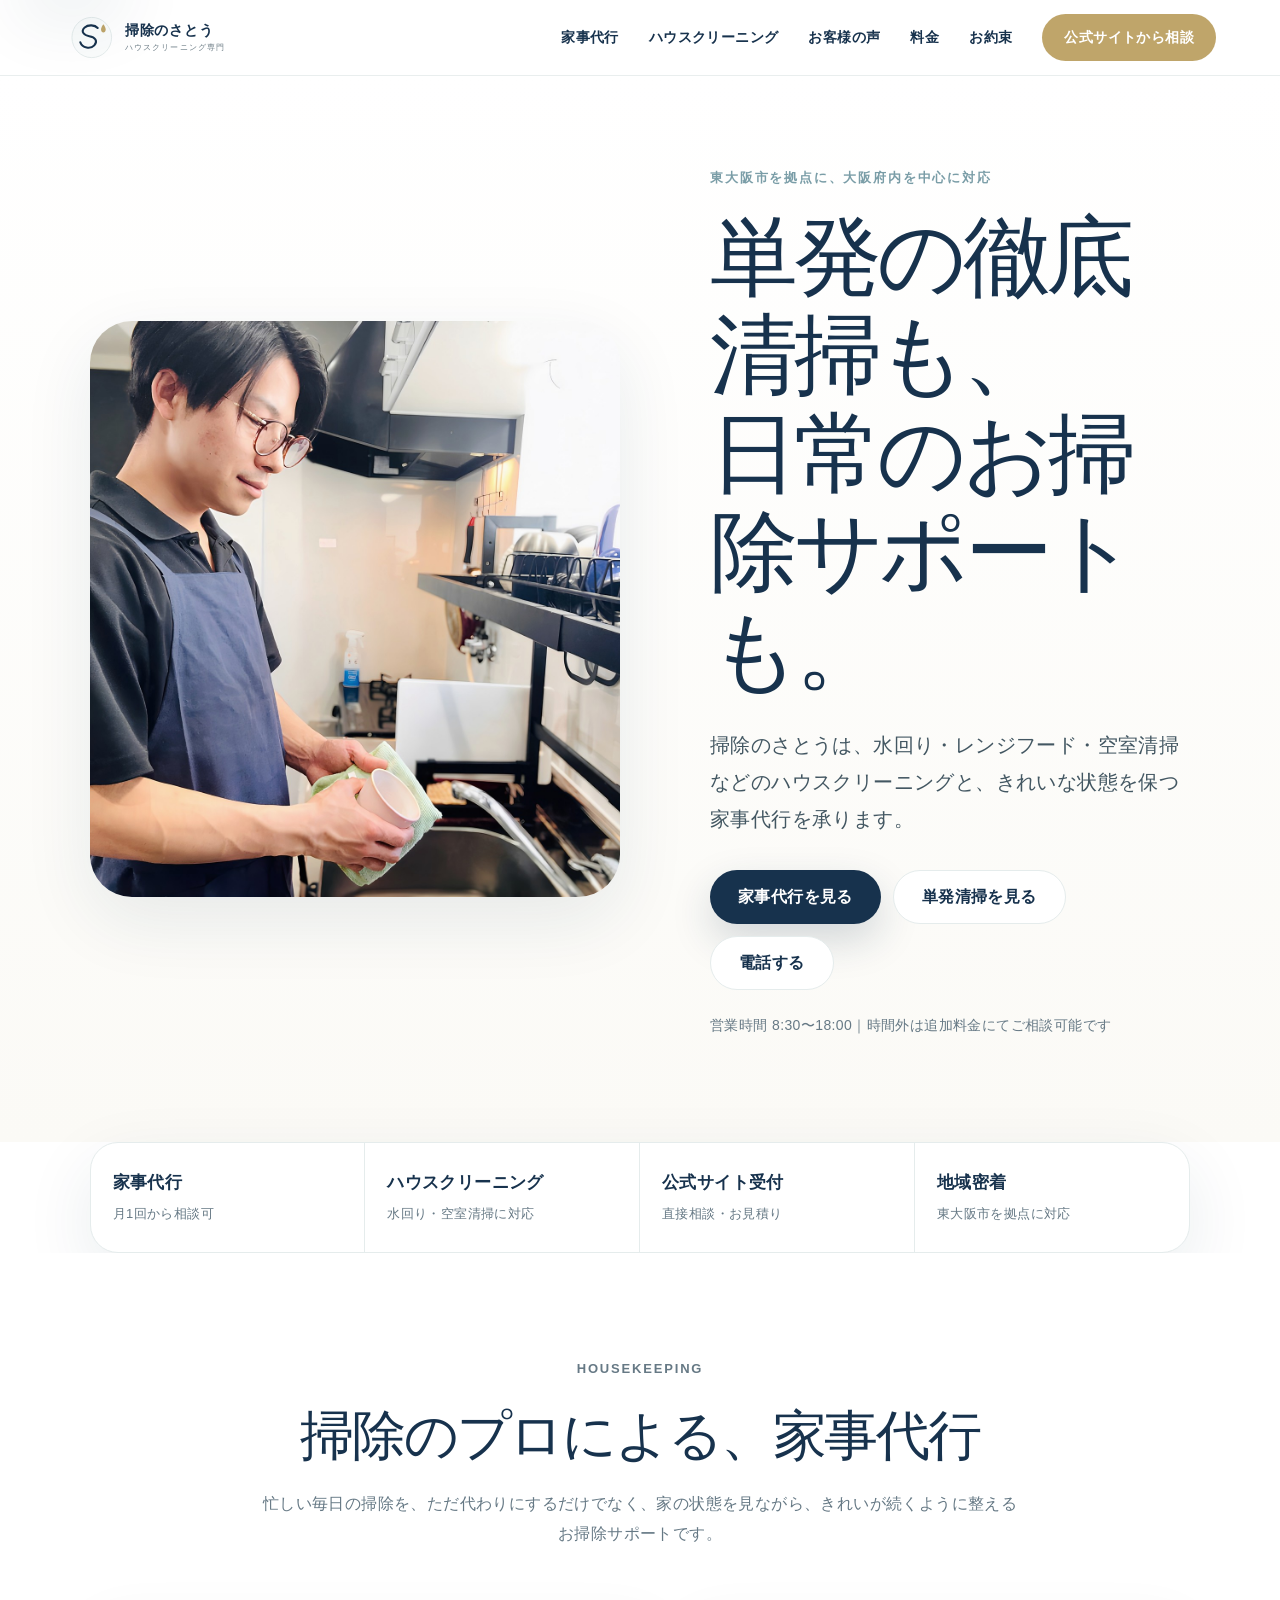
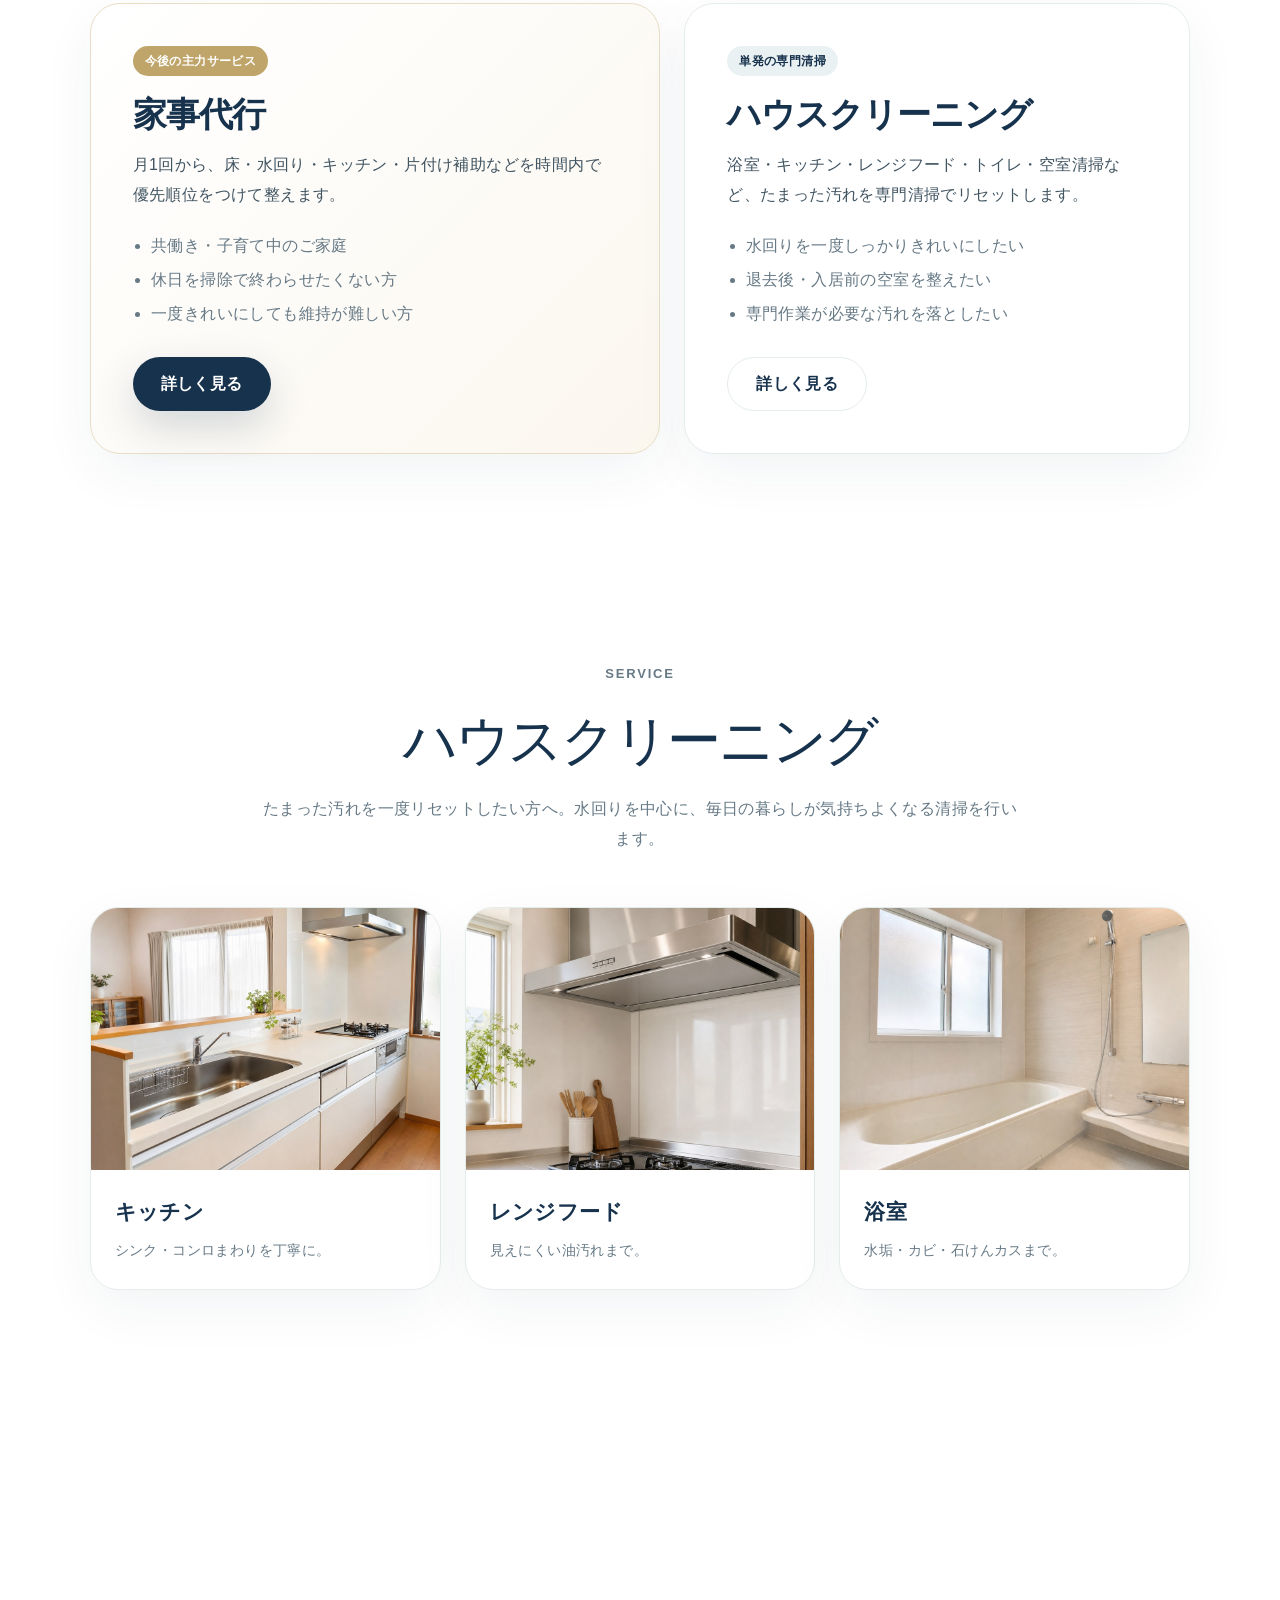
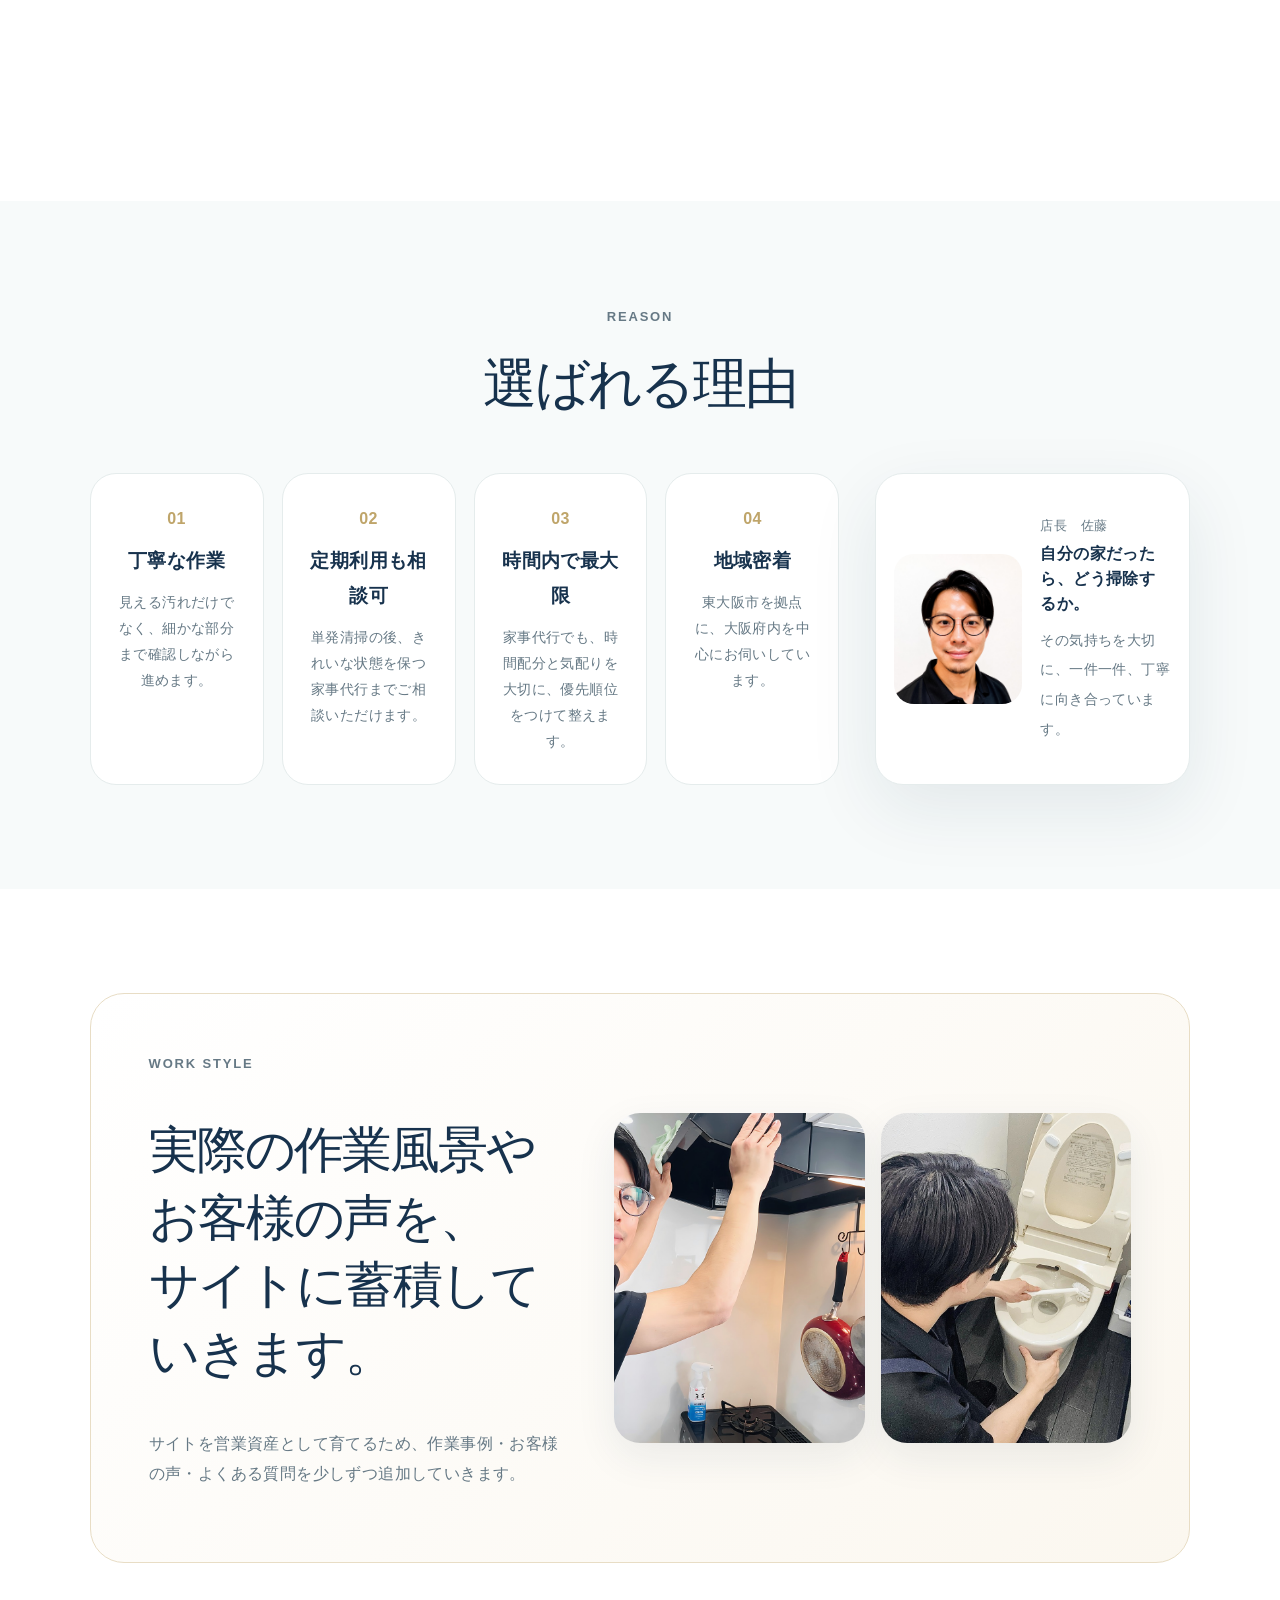
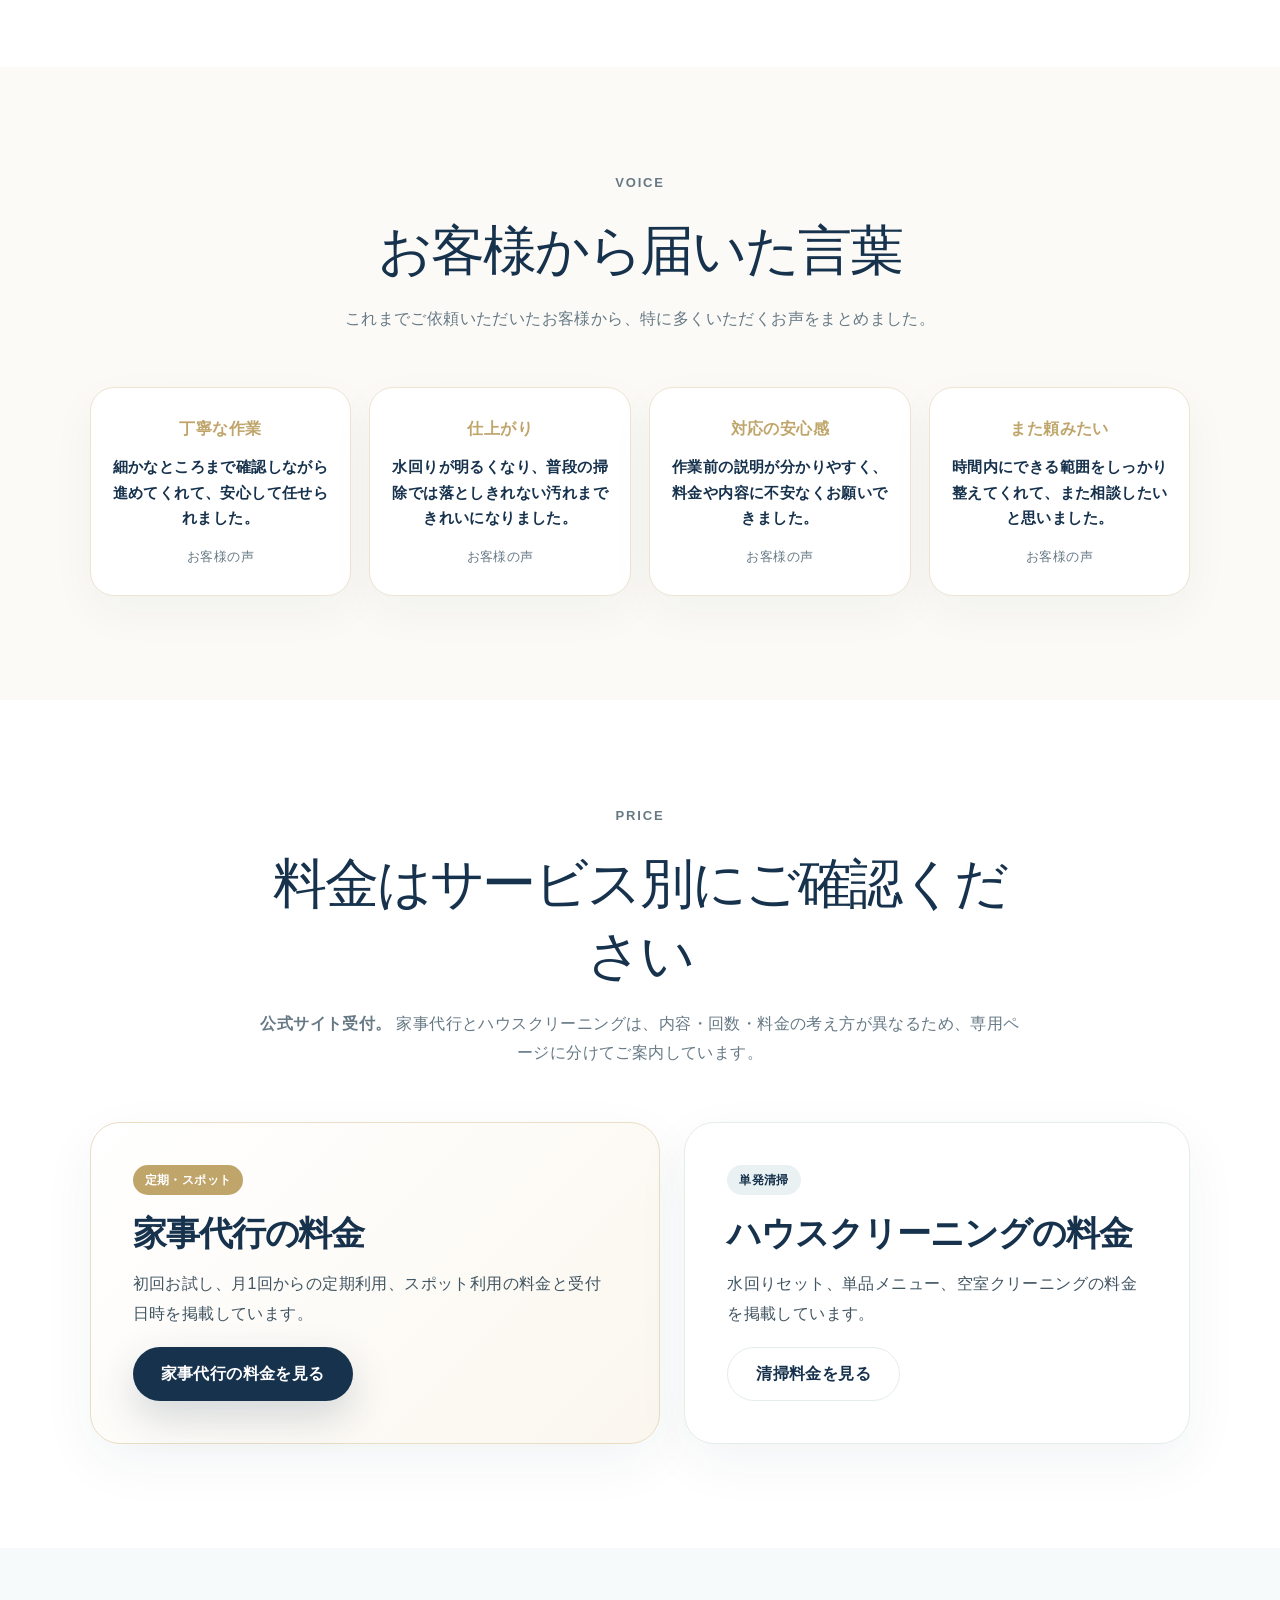
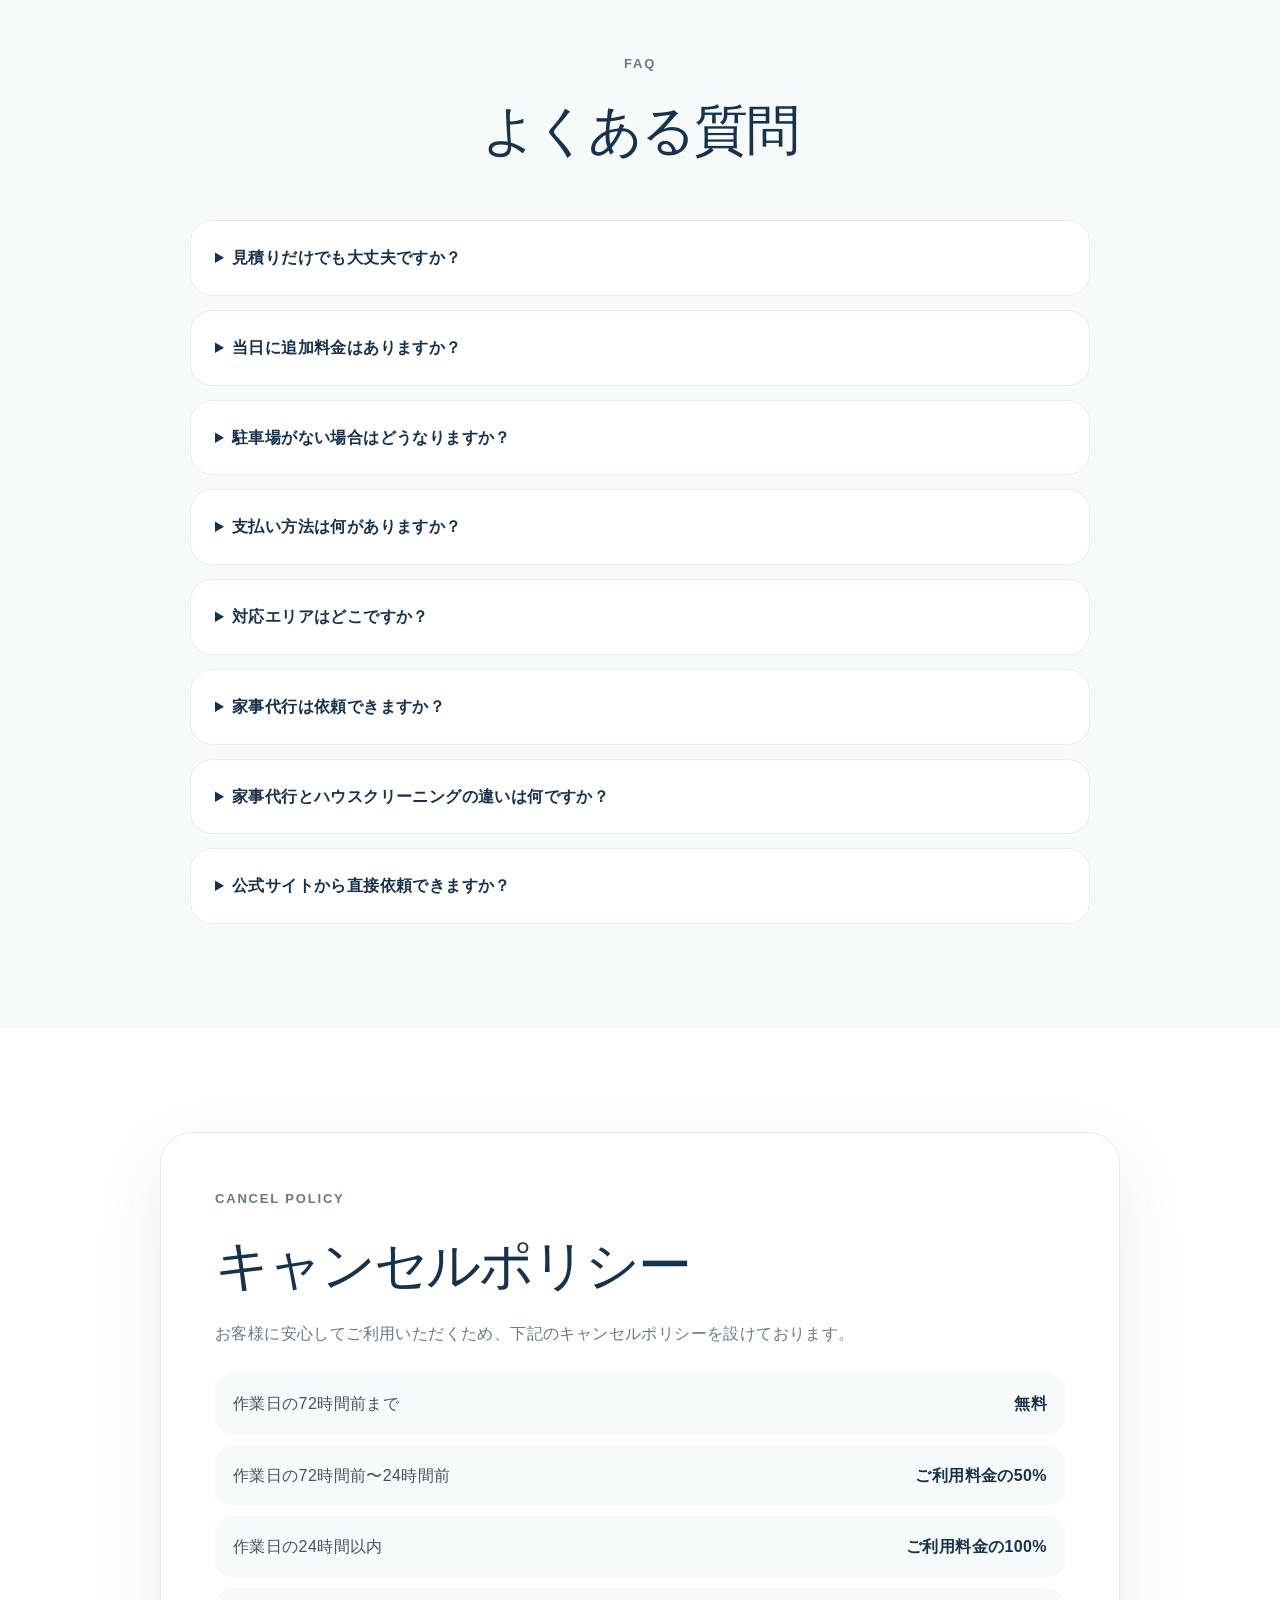
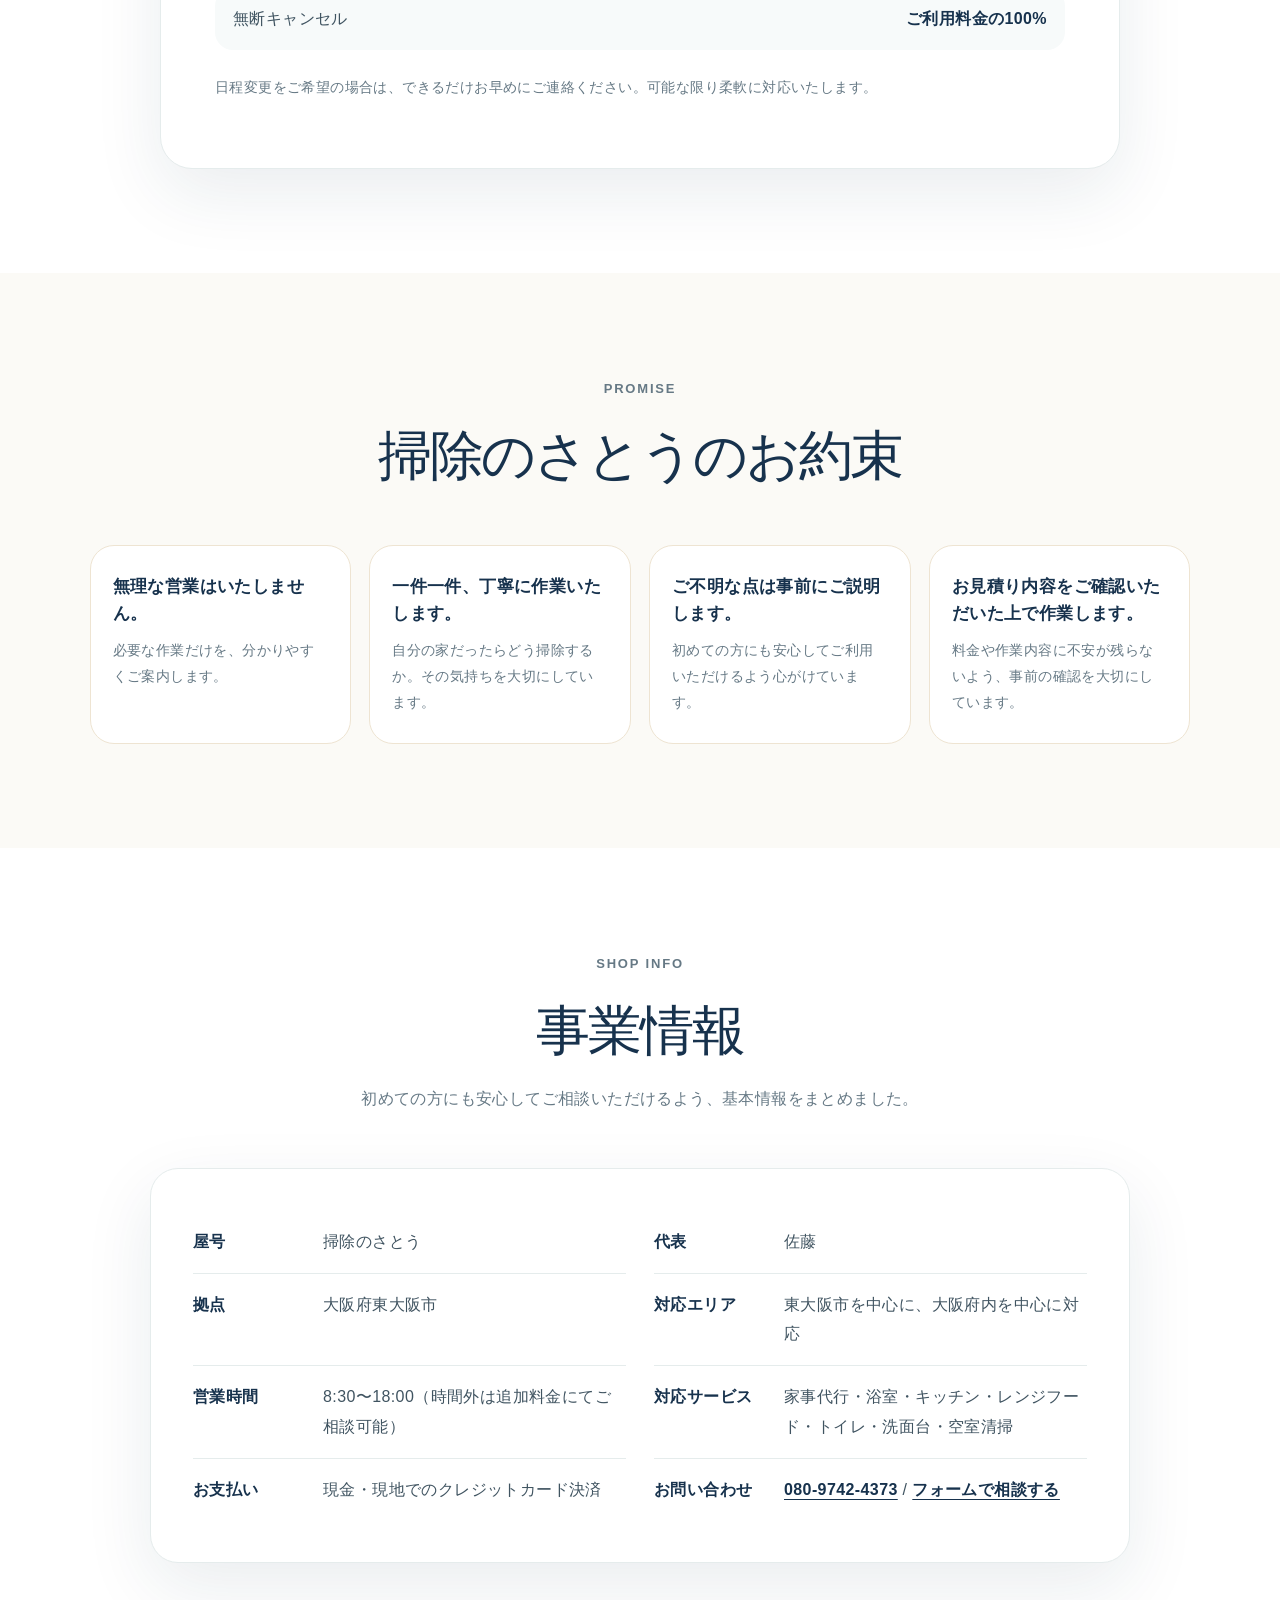
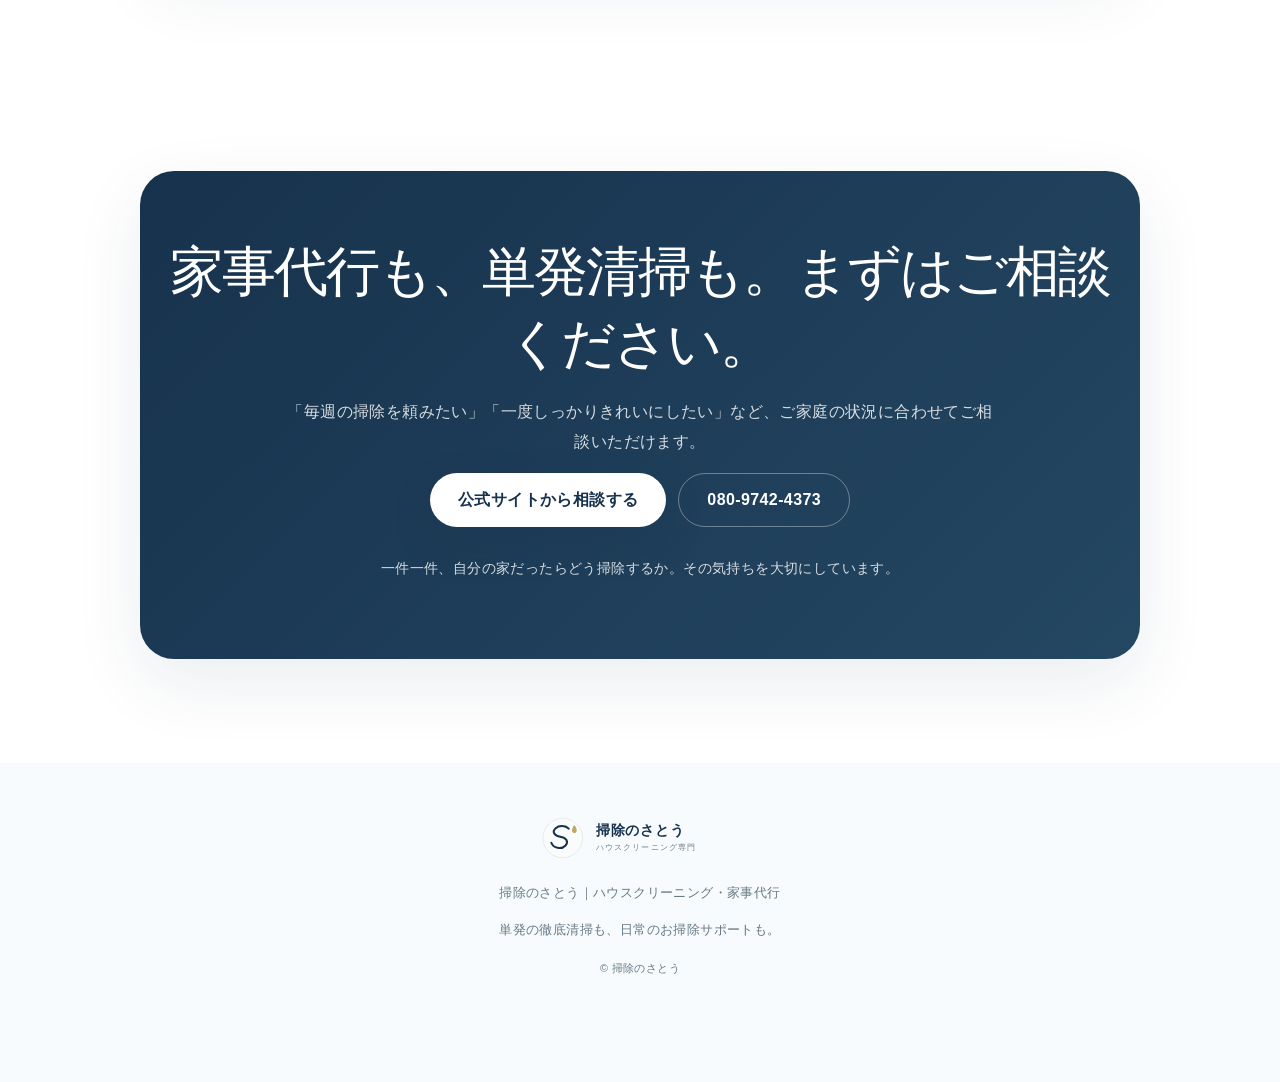
==== commit 1457e8fc: "Add files via upload" ====
--- a/index.html
+++ b/index.html
@@ -16,7 +16,7 @@
   <meta name="twitter:card" content="summary_large_image">
   <link rel="canonical" href="https://norisatou0-deep.github.io/souji-no-sato/">
   <link rel="icon" href="assets/logo.svg" type="image/svg+xml">
-  <link rel="stylesheet" href="style.css?v=20260723-wrap">
+  <link rel="stylesheet" href="style.css?v=20260723-wrap2">
   <script>
     document.documentElement.classList.remove('no-js');
     document.documentElement.classList.add('js');
@@ -283,7 +283,7 @@
 <footer>
   <img src="assets/logo.svg" alt="掃除のさとう">
   <p>掃除のさとう｜ハウスクリーニング・家事代行</p>
-  <p>単発の徹底清掃も、定期のお掃除サポートも。</p>
+  <p>単発の徹底清掃も、日常のお掃除サポートも。</p>
   <small>© 掃除のさとう</small>
 </footer>
 
--- a/style.css
+++ b/style.css
@@ -25,16 +25,47 @@
 @media(max-width:760px){
   .mobile-line{display:block}
   .section-heading{margin-bottom:42px}
+  h1,
+  .section-heading h2,
+  .choice-card h3,
+  .contact-card h2,
+  .policy-card h2,
+  .cross-card h2{
+    word-break:keep-all;
+    overflow-wrap:anywhere;
+    text-wrap:balance;
+  }
+  h1{
+    font-size:clamp(34px,9.8vw,40px);
+    line-height:1.32;
+    letter-spacing:0;
+  }
+  .subpage-hero .subpage-copy h1{
+    font-size:clamp(32px,9vw,38px) !important;
+    line-height:1.38;
+    letter-spacing:0;
+  }
   .section-heading h2,
   .contact-card h2,
   .policy-card h2{
-    font-size:clamp(28px,8vw,34px);
-    line-height:1.45;
-    letter-spacing:-.02em;
+    font-size:clamp(26px,7vw,32px);
+    line-height:1.55;
+    letter-spacing:0;
   }
   .choice-card h3{
-    font-size:clamp(24px,7vw,30px);
+    font-size:clamp(23px,6.4vw,28px);
     line-height:1.45;
+    letter-spacing:0;
+  }
+  .lead,
+  .section-heading p,
+  .choice-card p,
+  .point-card p,
+  .plan-card p:not(.plan-price),
+  .faq-list p{
+    line-height:1.95;
+    word-break:normal;
+    overflow-wrap:anywhere;
   }
 }
 @media(prefers-reduced-motion:reduce){html{scroll-behavior:auto}*,*::before,*::after{transition-duration:.01ms !important;animation-duration:.01ms !important;animation-iteration-count:1 !important}.js .reveal{opacity:1;transform:none}}
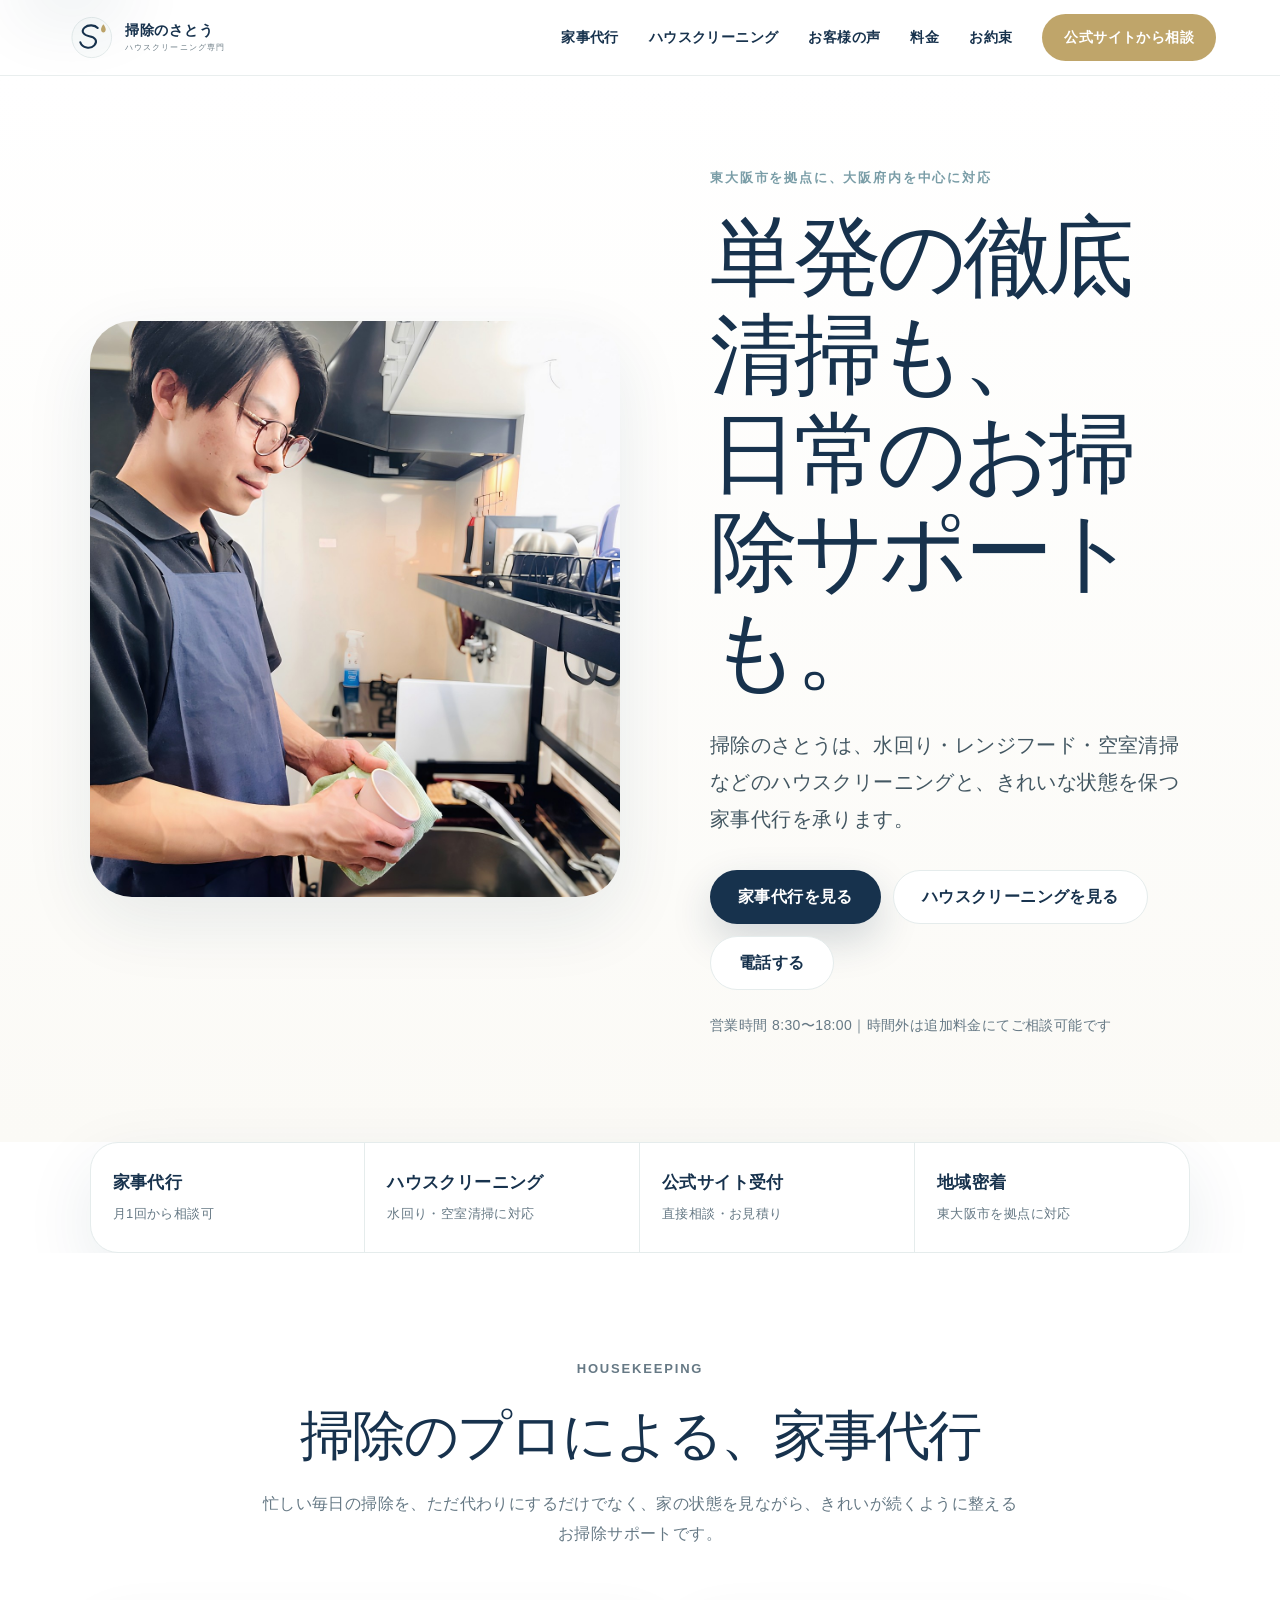
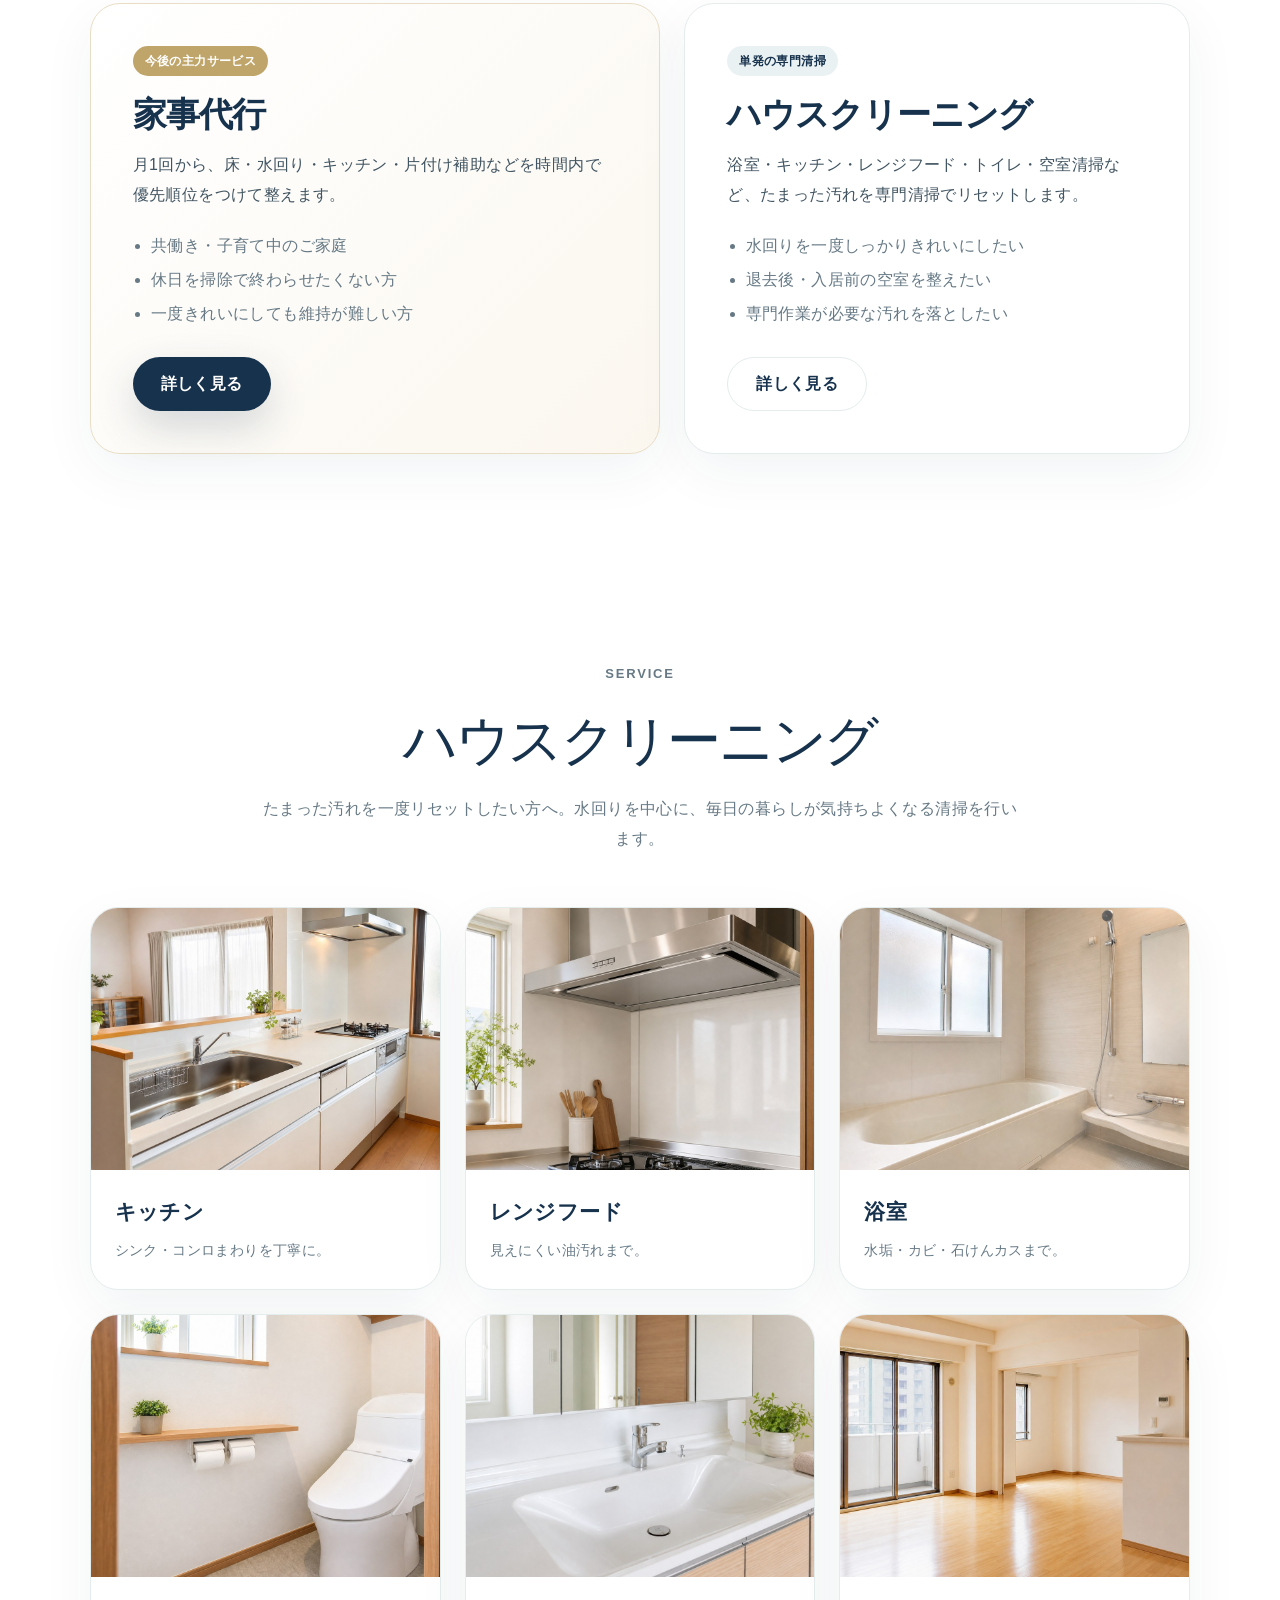
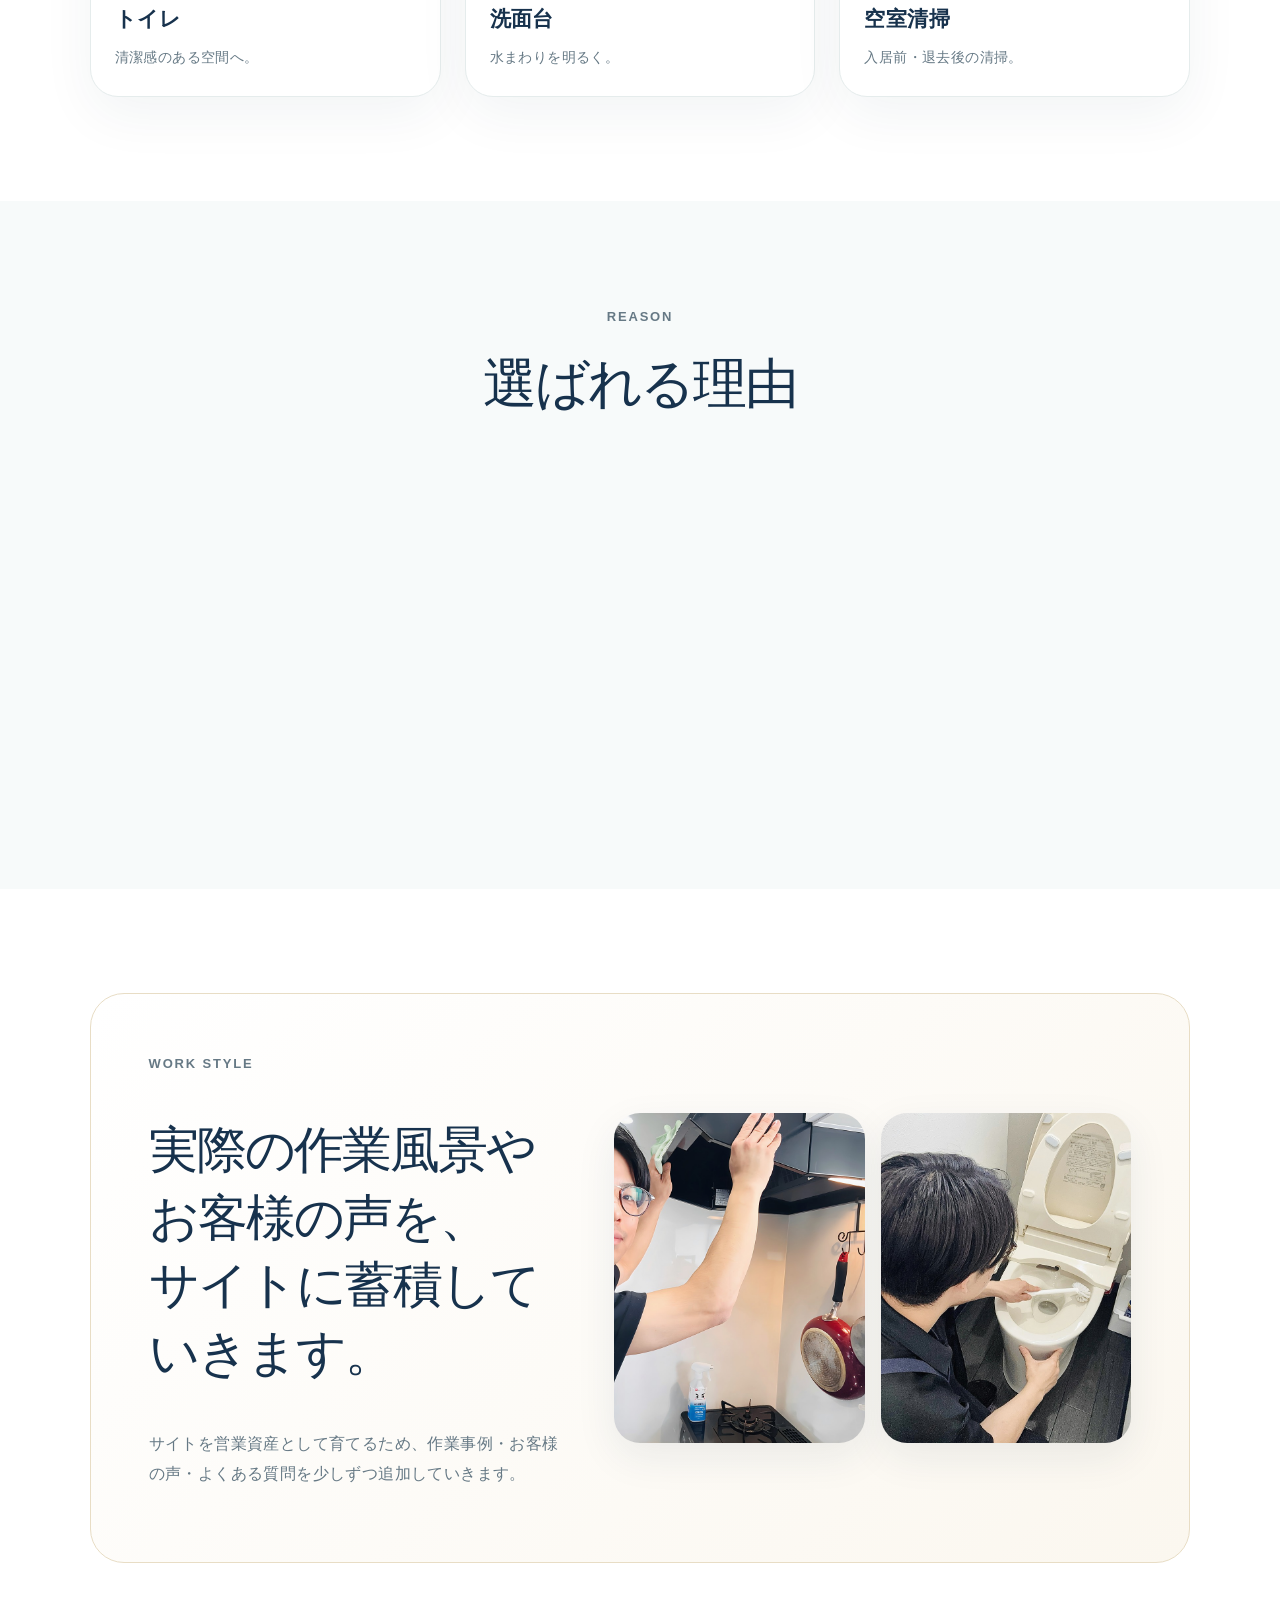
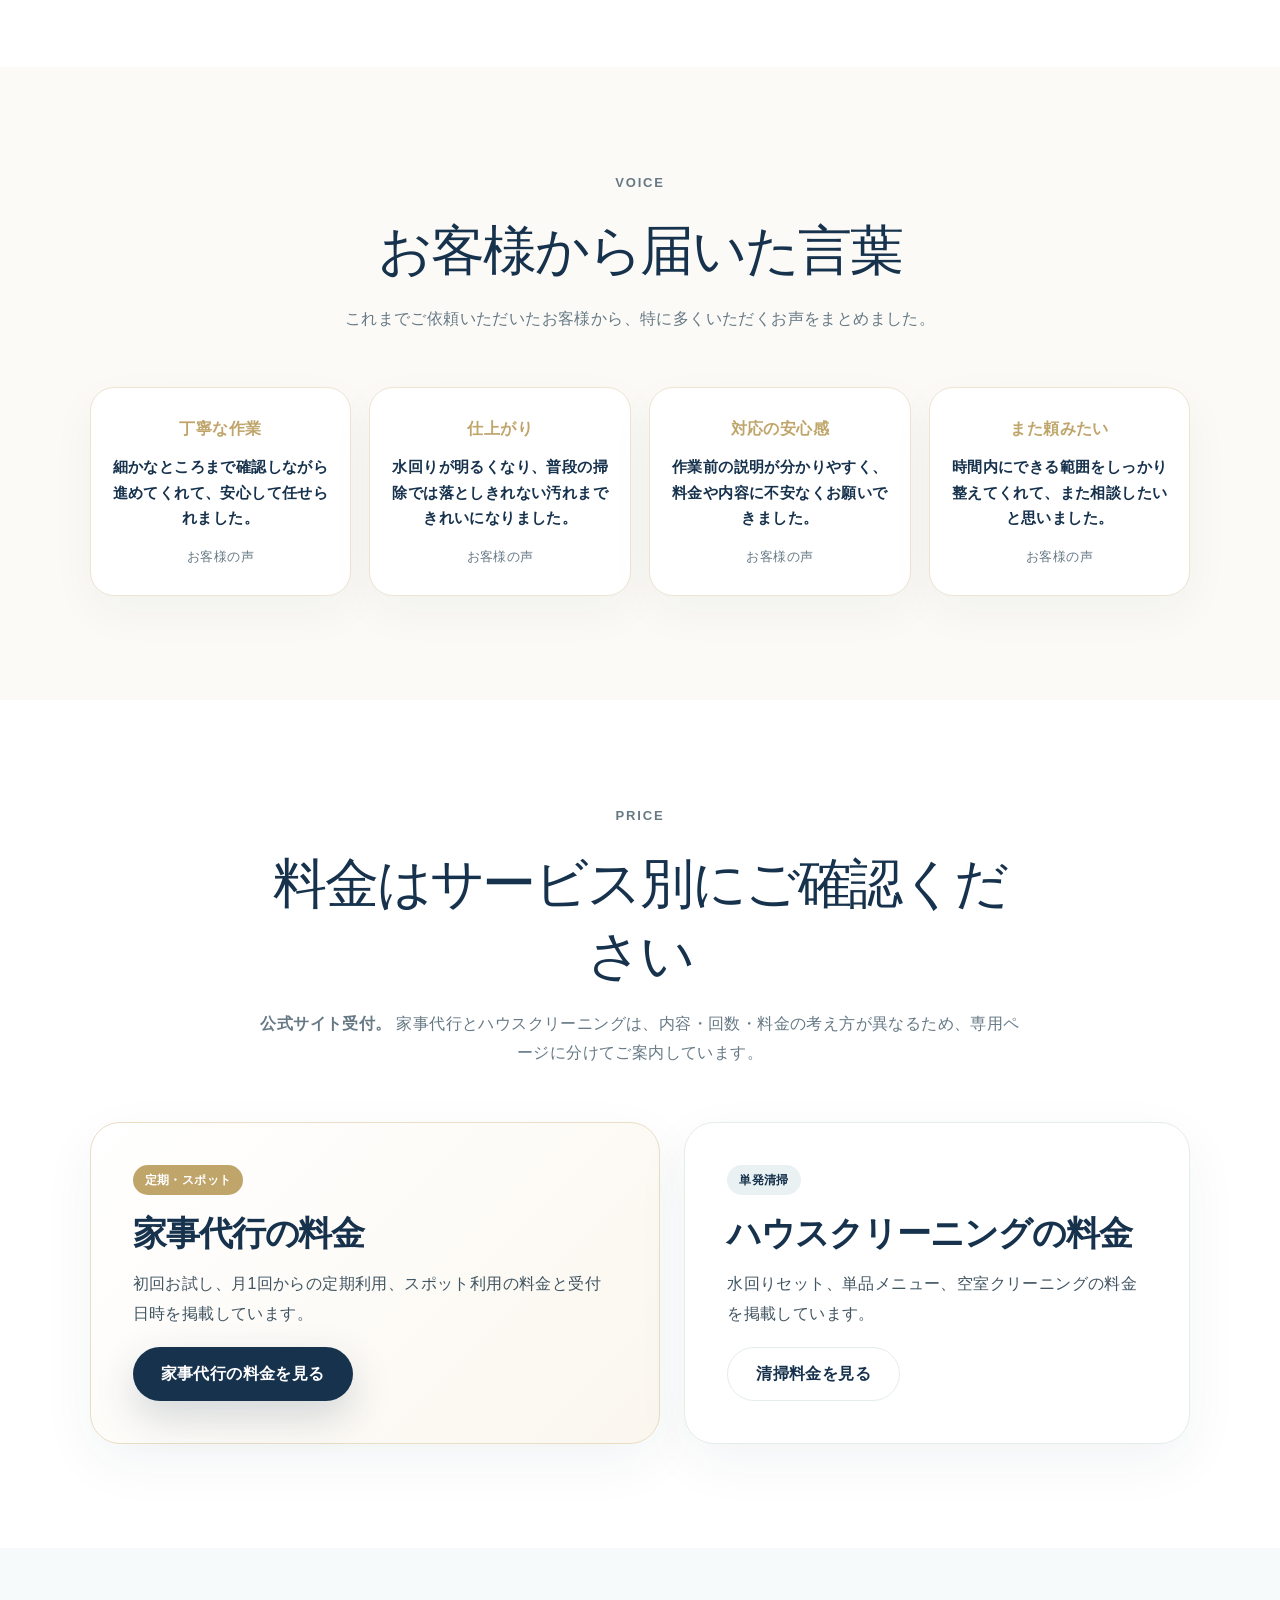
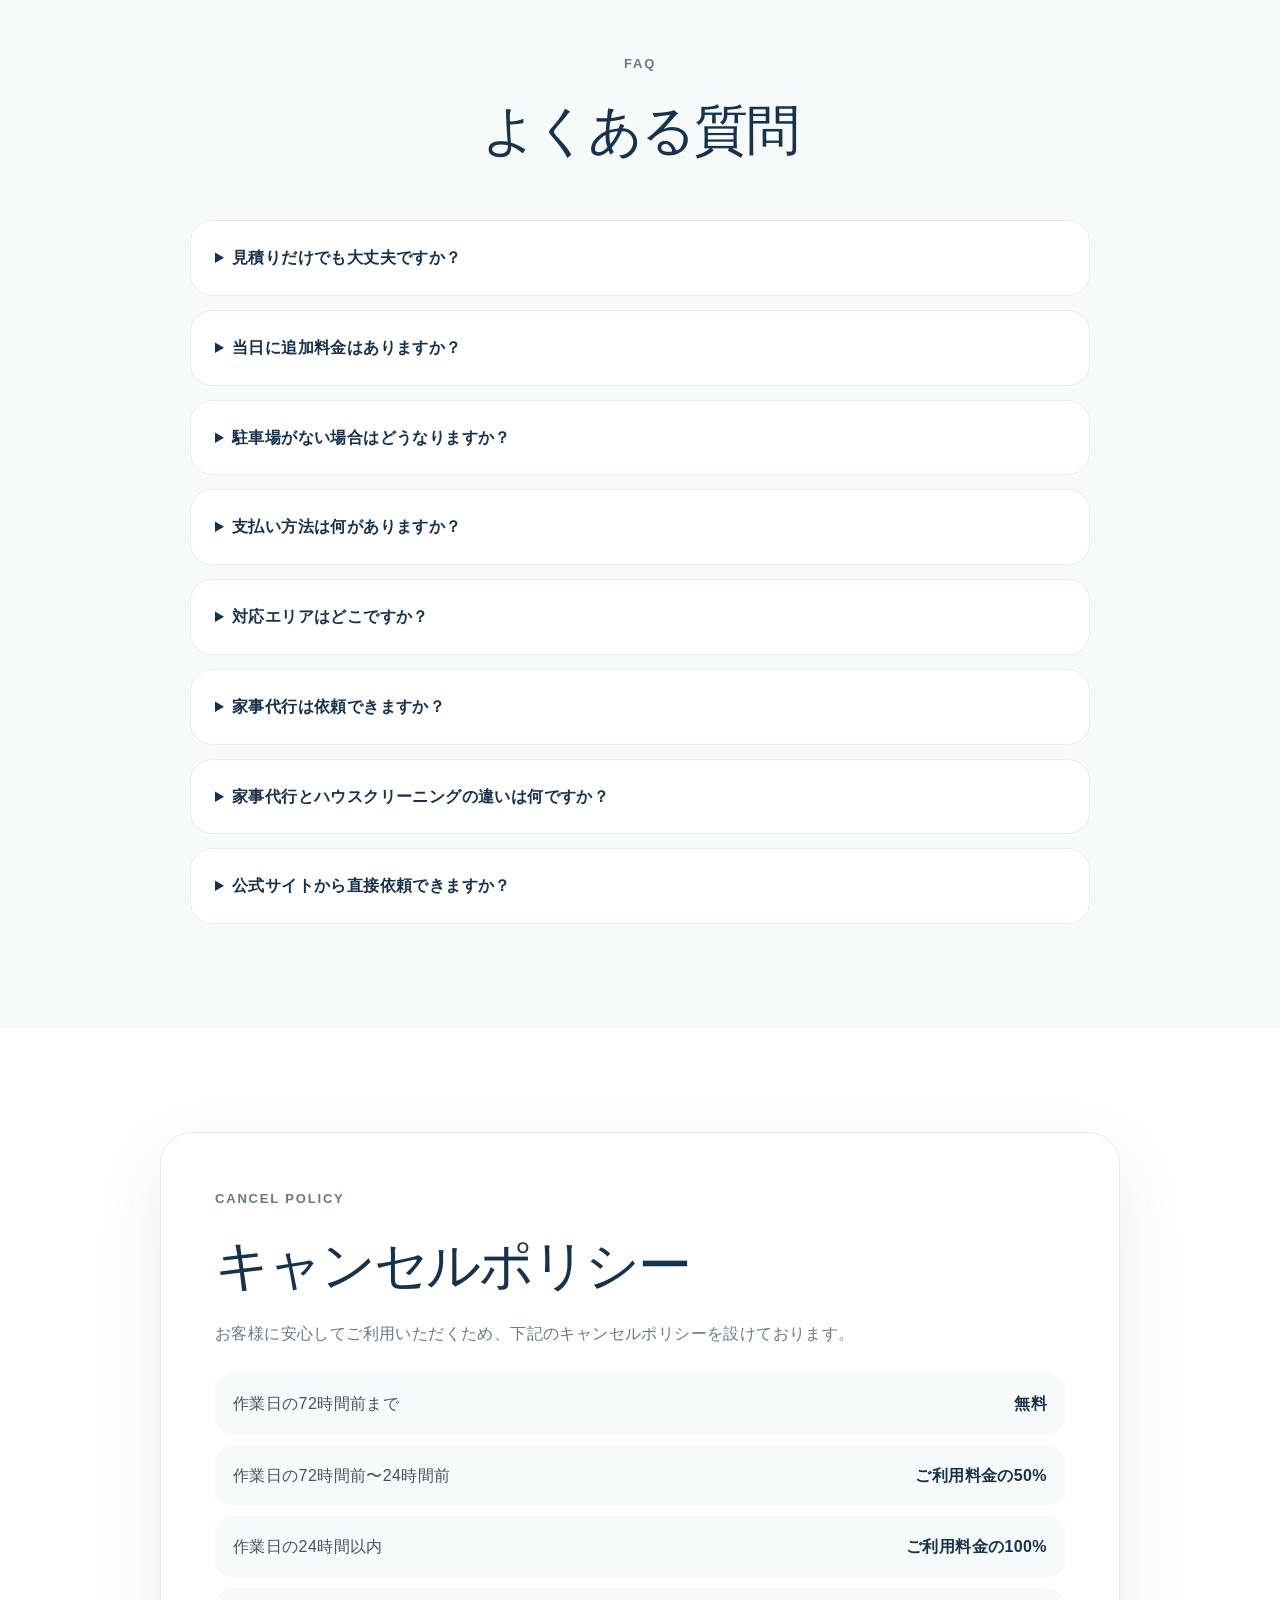
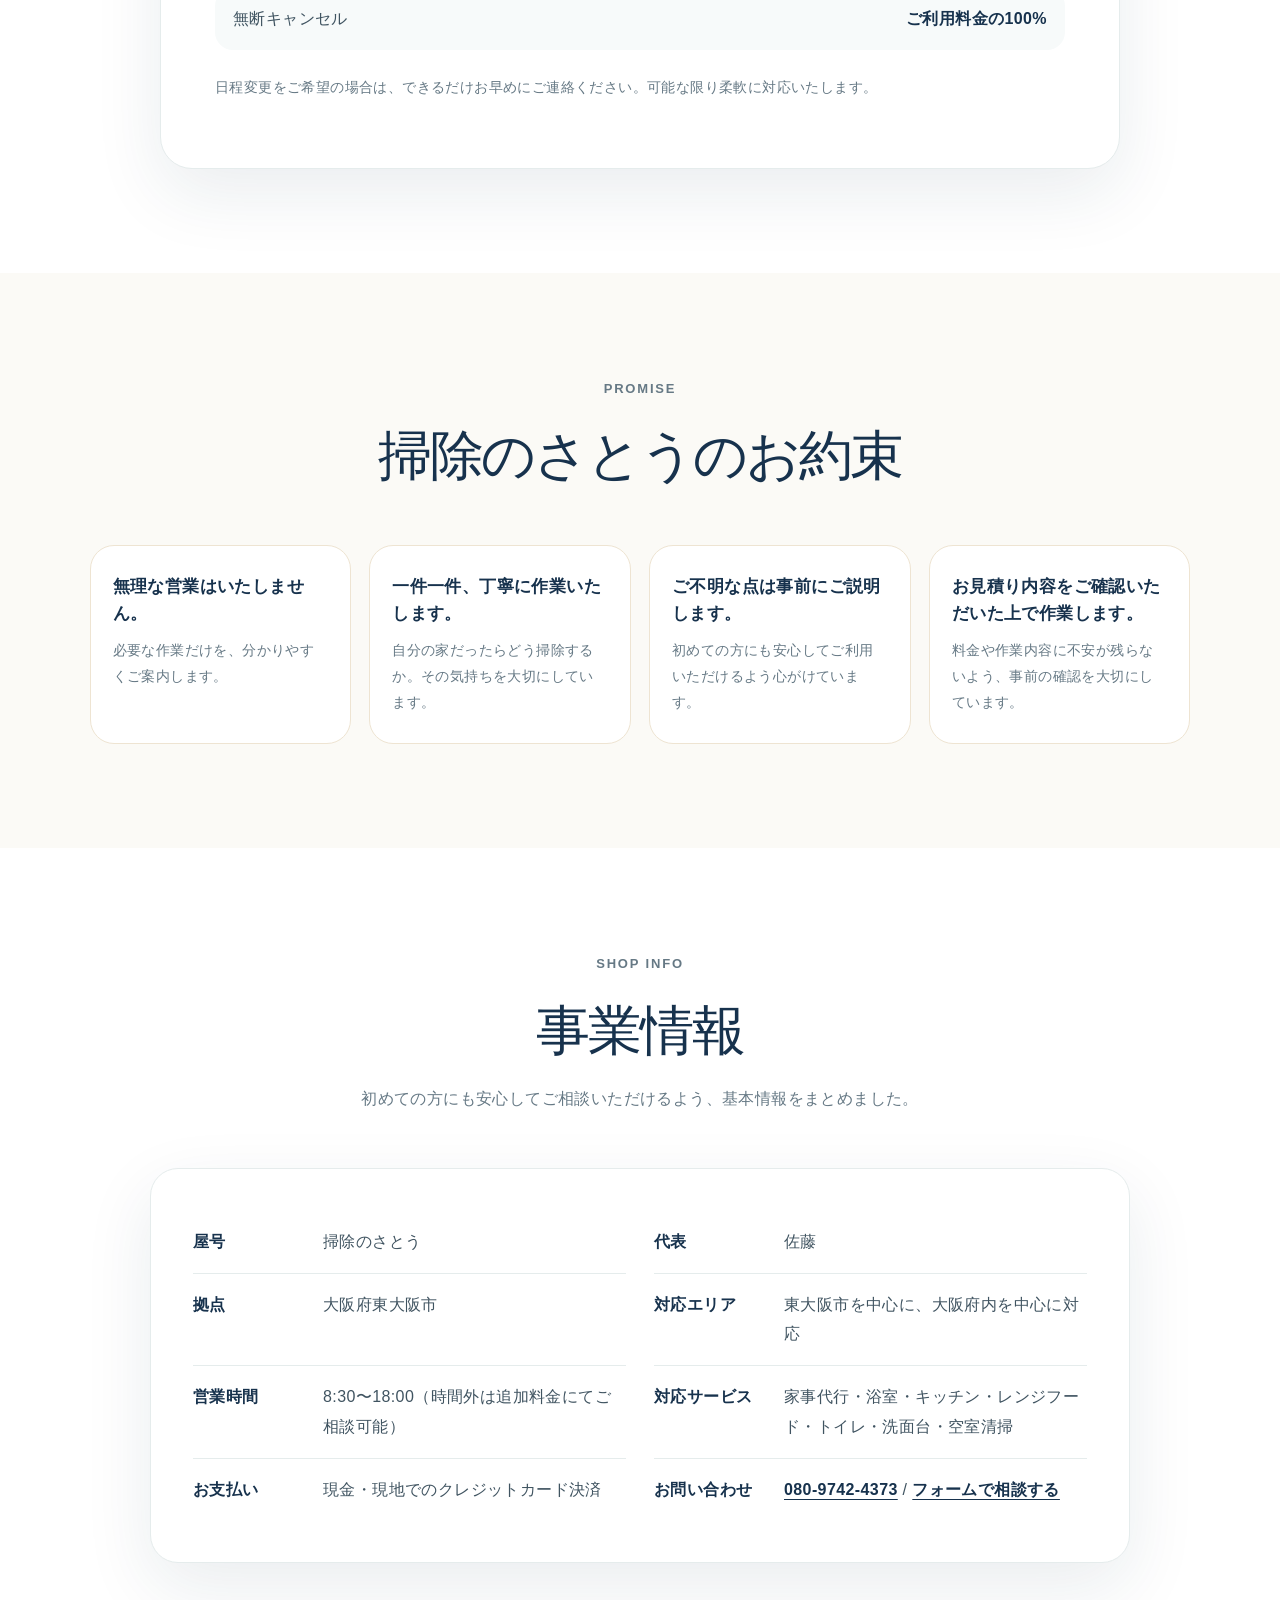
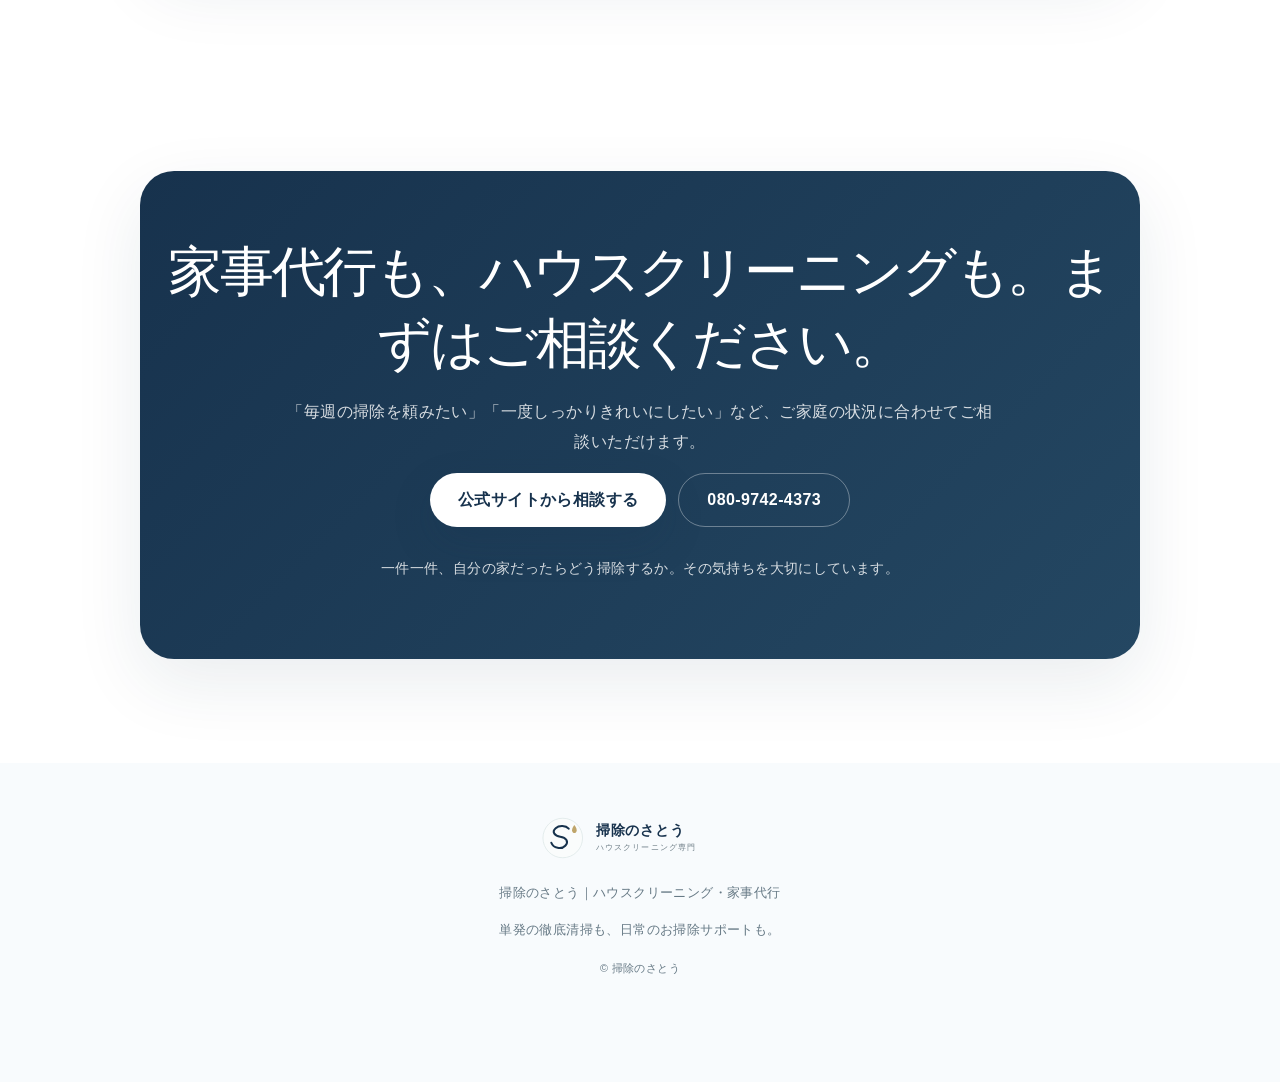
==== commit bfe69cc2: "Add files via upload" ====
--- a/index.html
+++ b/index.html
@@ -16,7 +16,7 @@
   <meta name="twitter:card" content="summary_large_image">
   <link rel="canonical" href="https://norisatou0-deep.github.io/souji-no-sato/">
   <link rel="icon" href="assets/logo.svg" type="image/svg+xml">
-  <link rel="stylesheet" href="style.css?v=20260723-wrap2">
+  <link rel="stylesheet" href="style.css?v=20260723-wrap3">
   <script>
     document.documentElement.classList.remove('no-js');
     document.documentElement.classList.add('js');
@@ -67,7 +67,7 @@
     <p class="lead">掃除のさとうは、水回り・レンジフード・空室清掃などのハウスクリーニングと、きれいな状態を保つ家事代行を承ります。</p>
     <div class="actions">
       <a class="button primary" href="housekeeping.html">家事代行を見る</a>
-      <a class="button secondary" href="cleaning.html">単発清掃を見る</a>
+      <a class="button secondary" href="cleaning.html">ハウスクリーニングを見る</a>
       <a class="button secondary" href="tel:08097424373">電話する</a>
     </div>
     <p class="small-note">営業時間 8:30〜18:00｜時間外は追加料金にてご相談可能です</p>
@@ -269,7 +269,7 @@
 
 <section class="section contact" id="contact">
   <div class="contact-card reveal">
-    <h2>家事代行も、単発清掃も。まずはご相談ください。</h2>
+    <h2>家事代行も、ハウスクリーニングも。まずはご相談ください。</h2>
     <p>「毎週の掃除を頼みたい」「一度しっかりきれいにしたい」など、ご家庭の状況に合わせてご相談いただけます。</p>
     <div class="actions center">
       <a class="button primary light" href="https://forms.gle/PF4ynjadxf1Uwvu38" target="_blank" rel="noopener noreferrer">公式サイトから相談する</a>
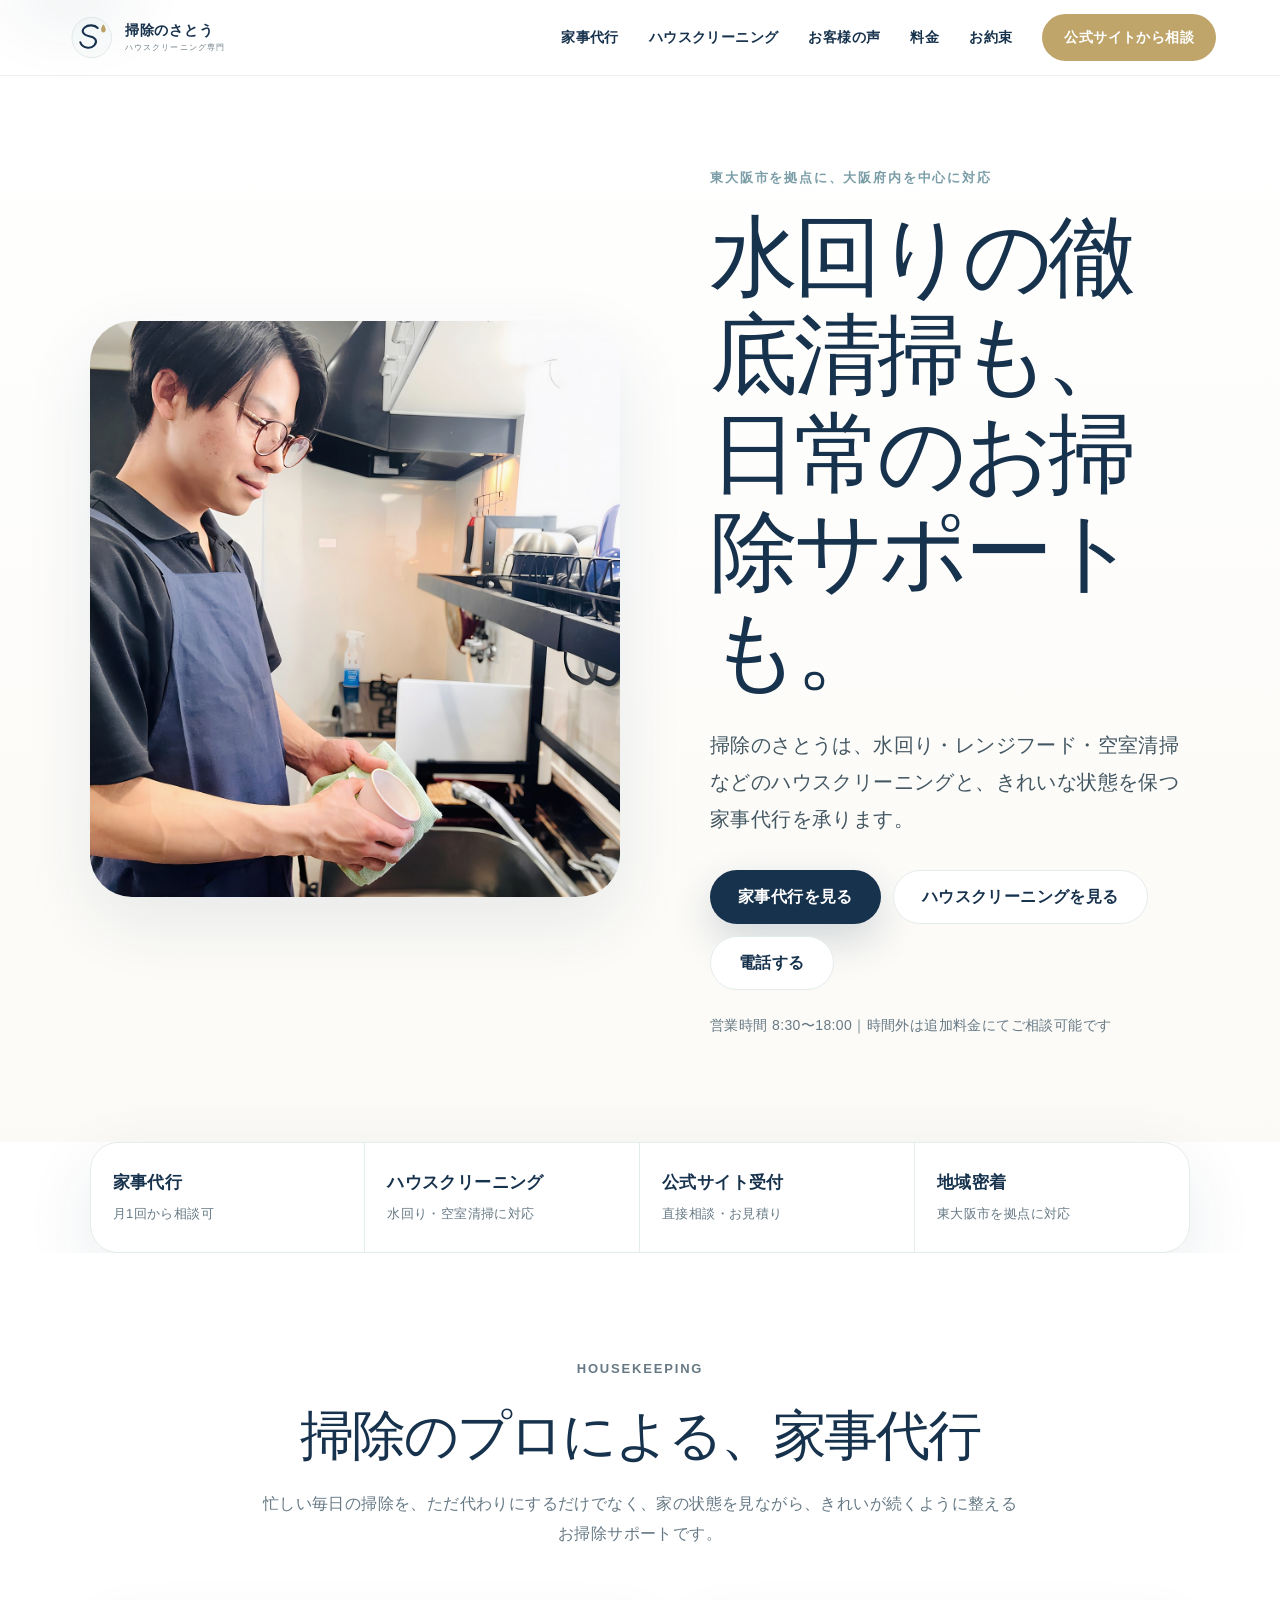
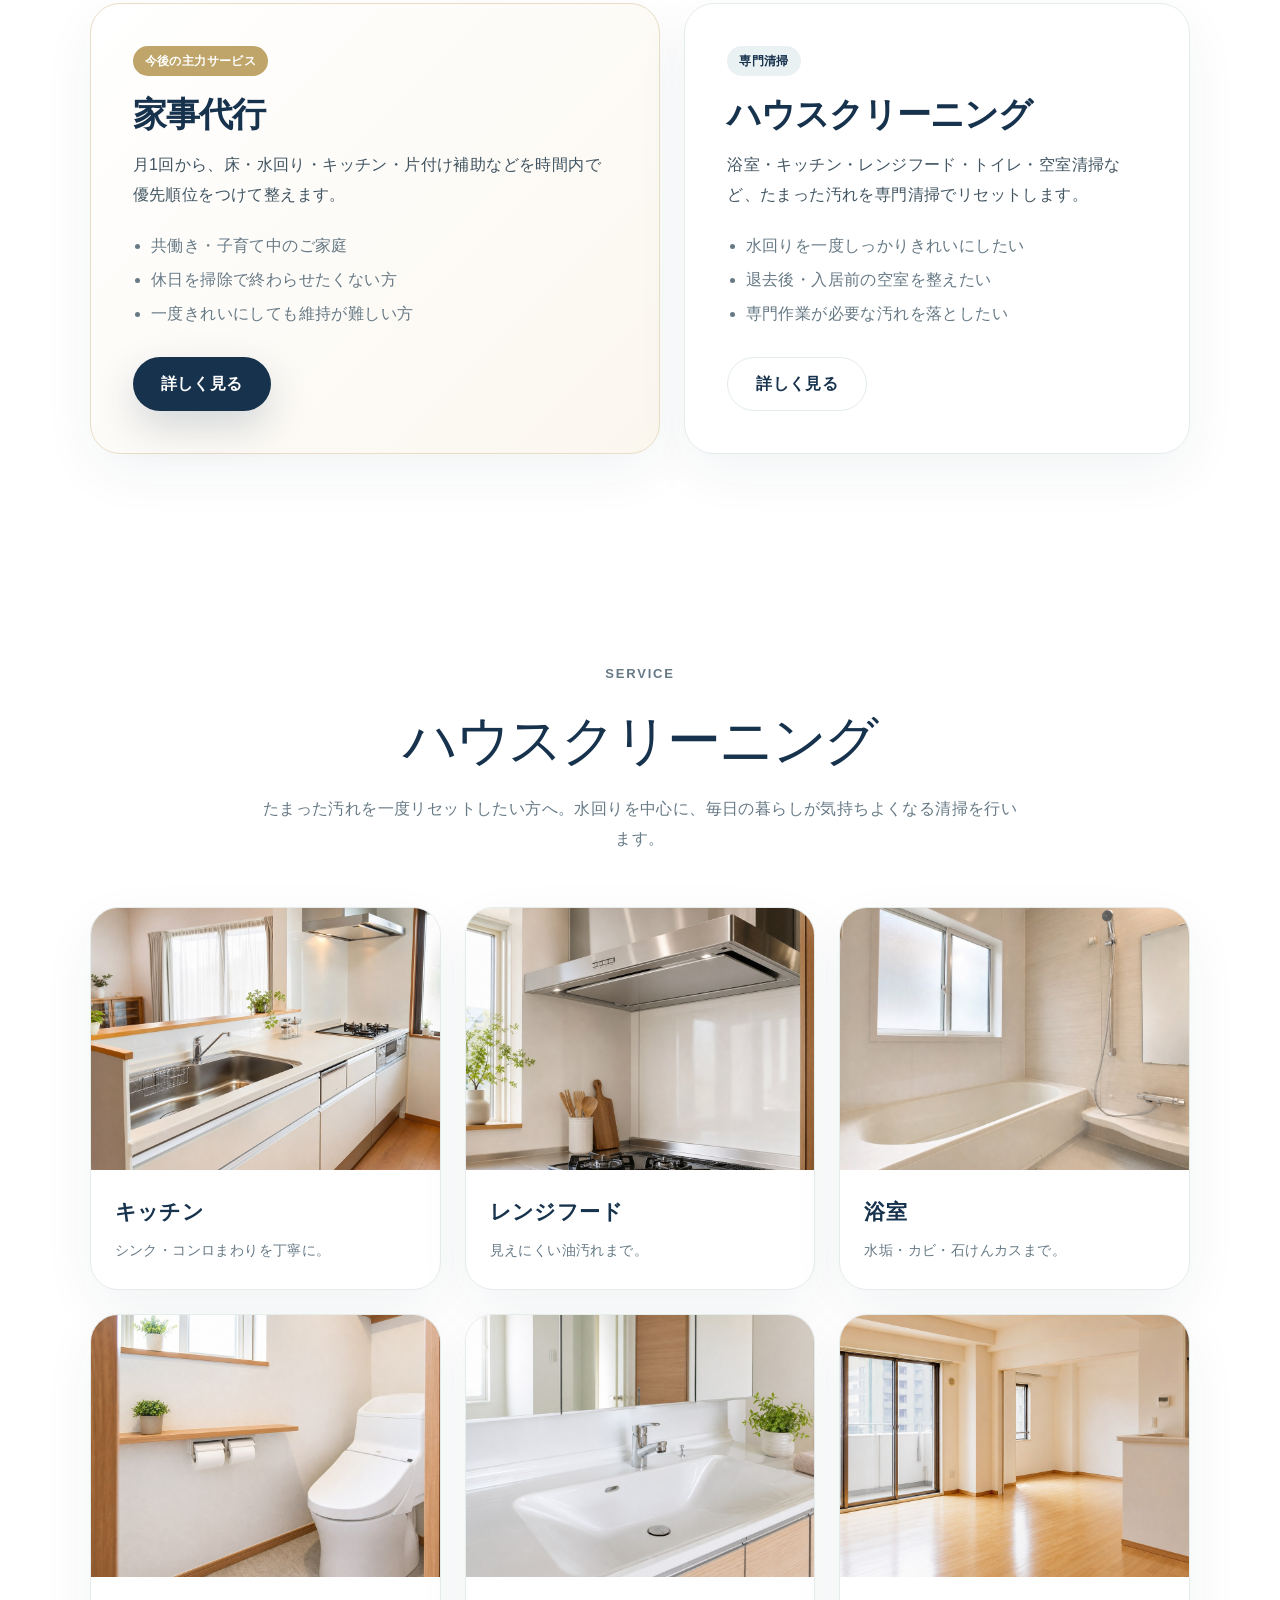
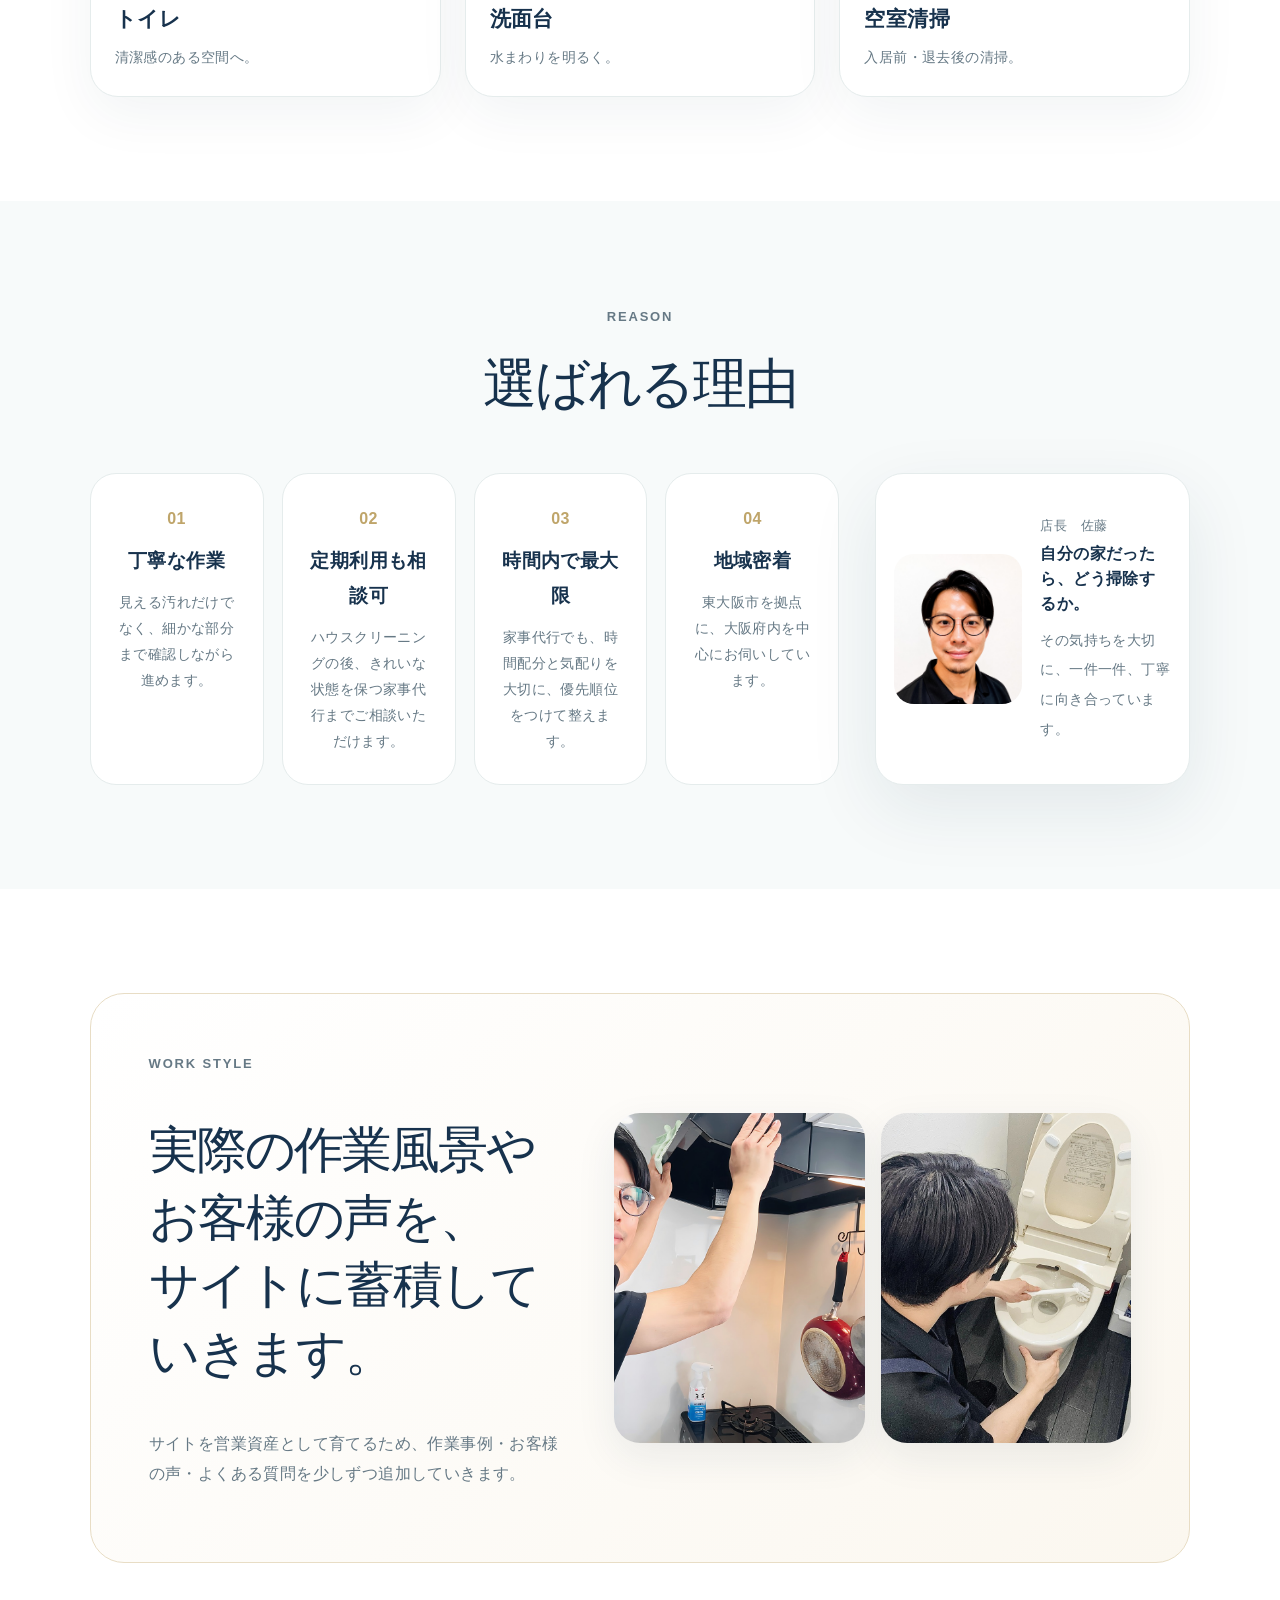
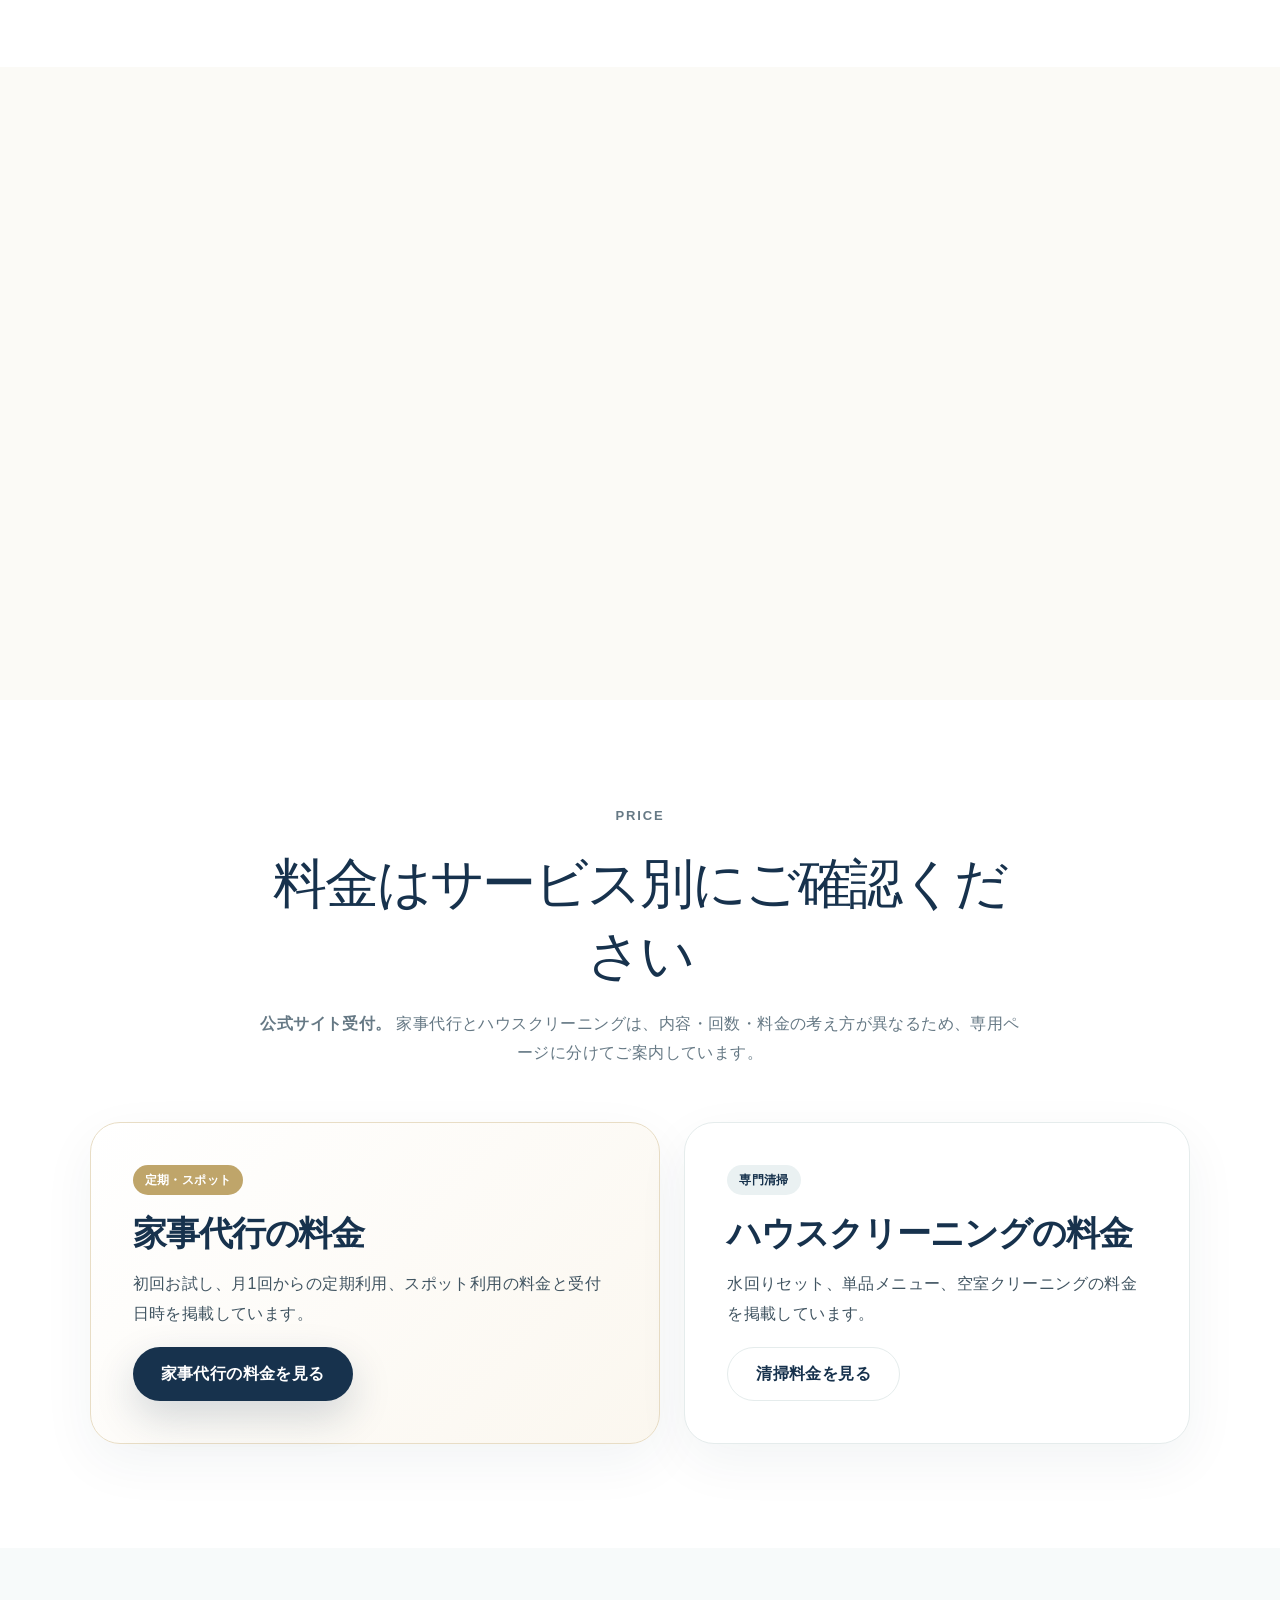
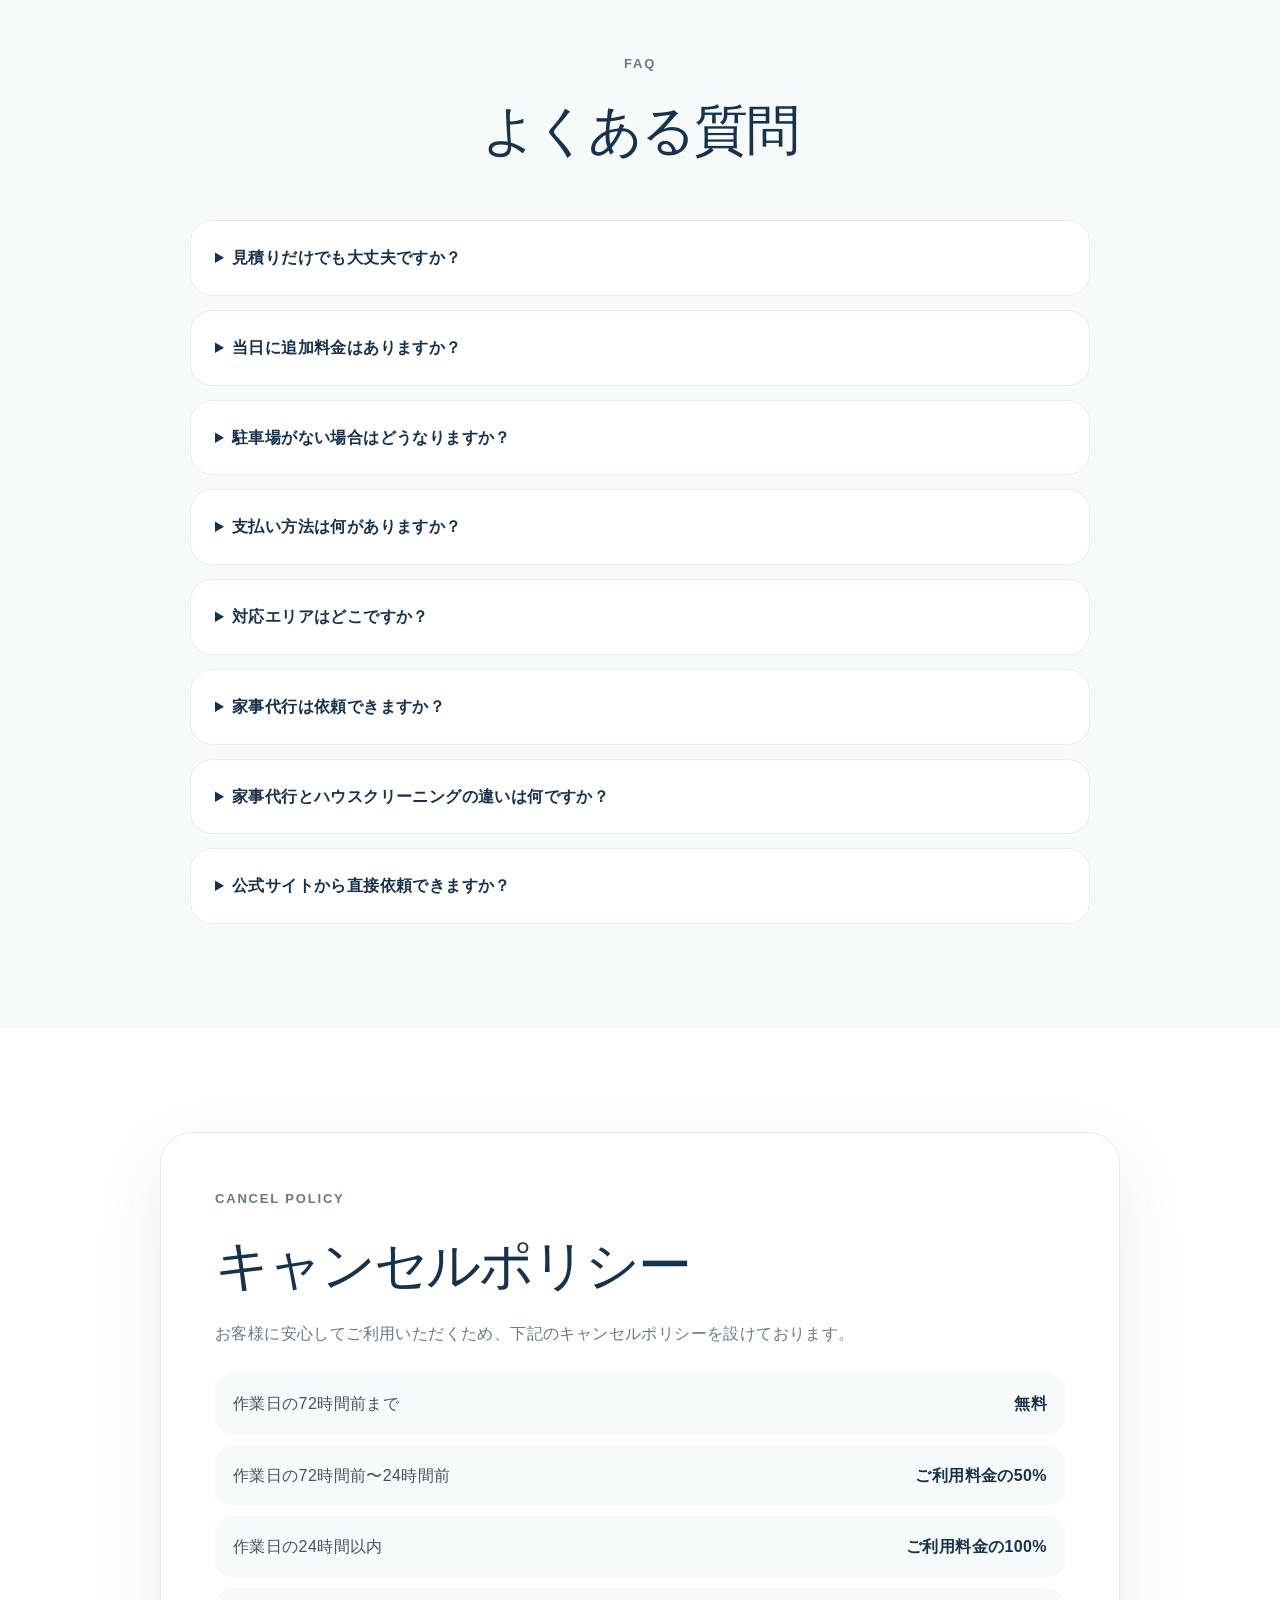
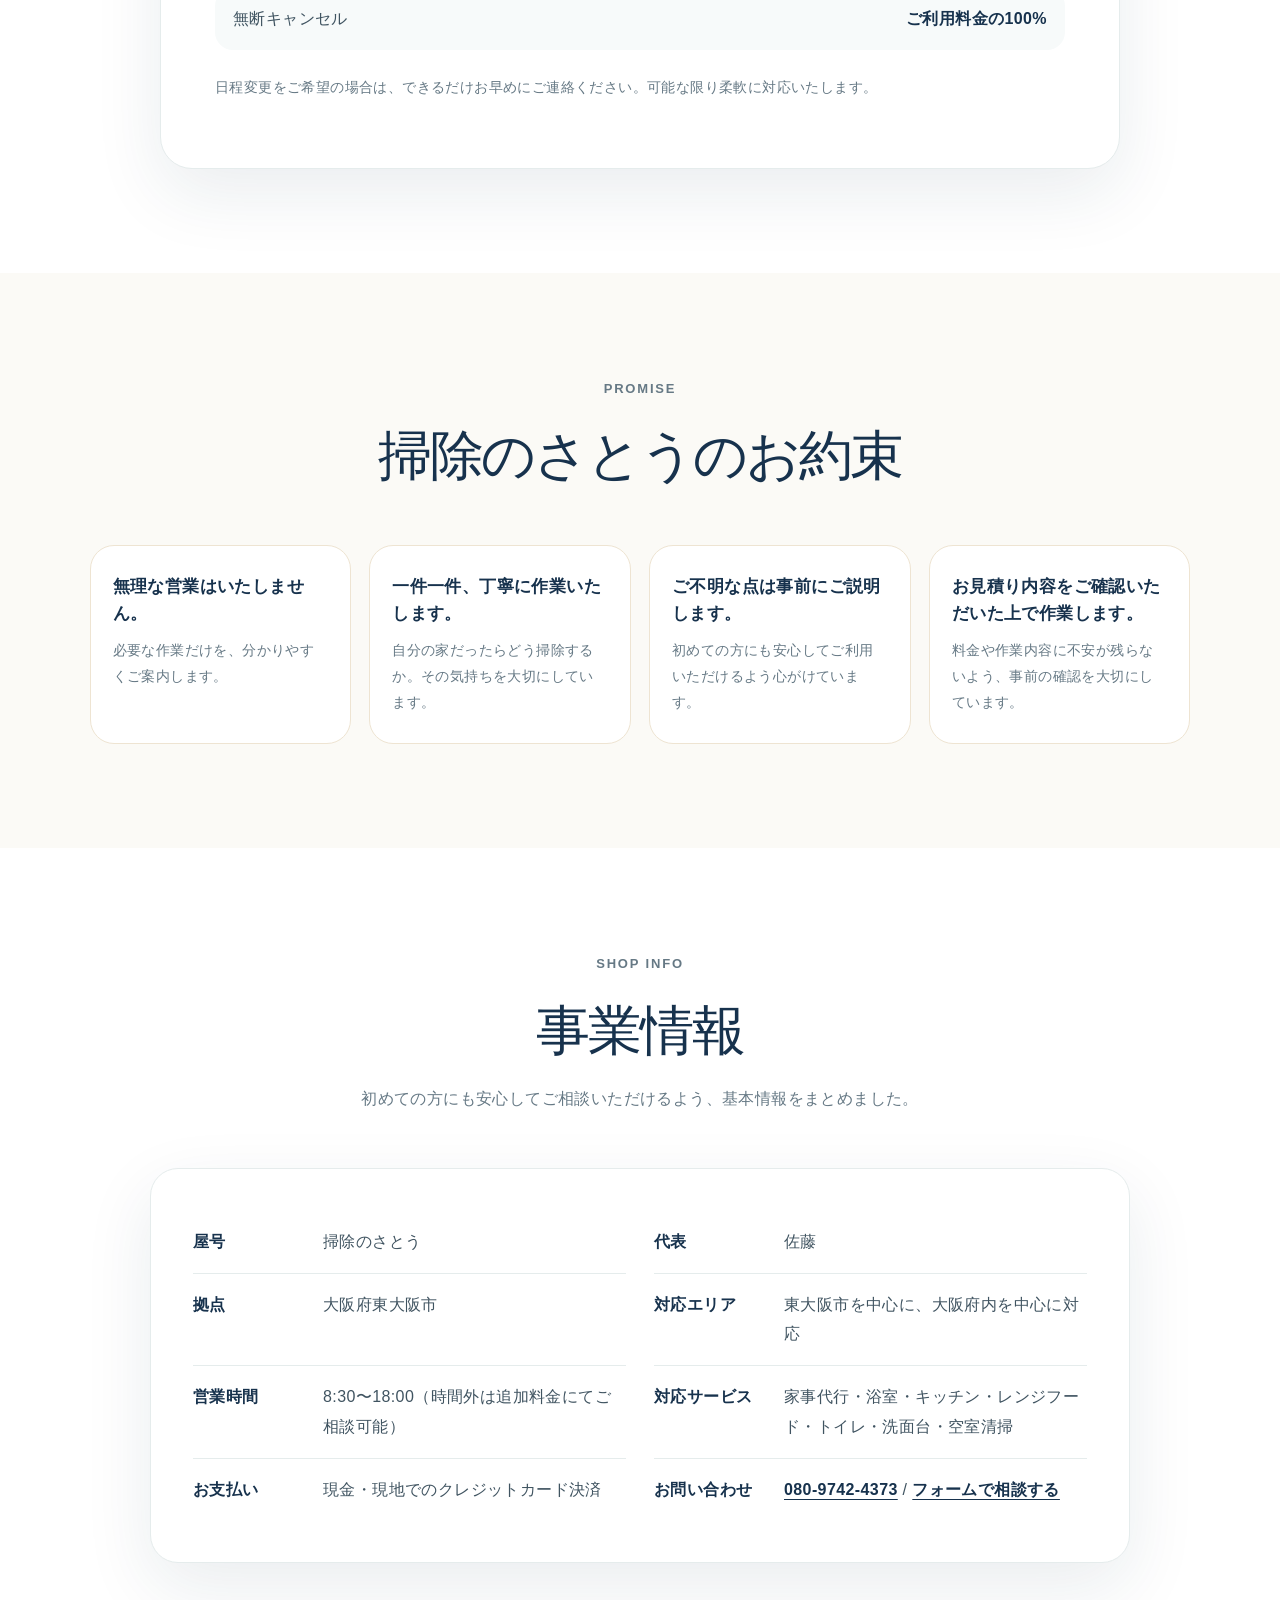
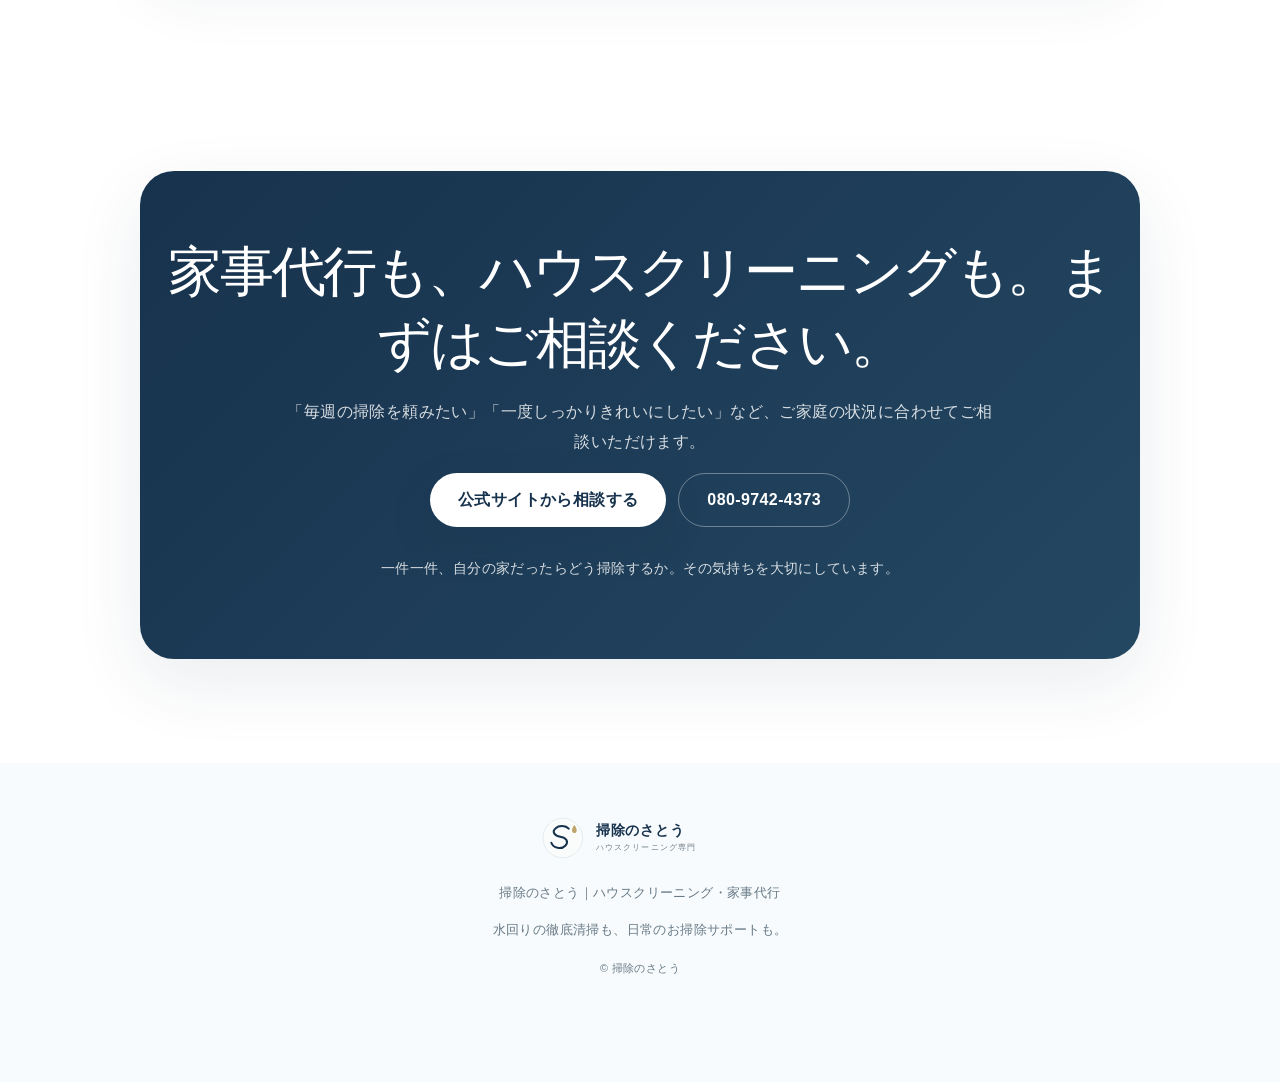
==== commit f860a26a: "Add files via upload" ====
--- a/index.html
+++ b/index.html
@@ -10,7 +10,7 @@
   <meta property="og:locale" content="ja_JP">
   <meta property="og:site_name" content="掃除のさとう">
   <meta property="og:title" content="掃除のさとう｜東大阪市のハウスクリーニング・家事代行">
-  <meta property="og:description" content="東大阪市を拠点に、大阪府内を中心に対応。単発の徹底清掃と、きれいな状態を保つ家事代行を承ります。">
+  <meta property="og:description" content="東大阪市を拠点に、大阪府内を中心に対応。水回りの徹底清掃と、きれいな状態を保つ家事代行を承ります。">
   <meta property="og:url" content="https://norisatou0-deep.github.io/souji-no-sato/">
   <meta property="og:image" content="https://norisatou0-deep.github.io/souji-no-sato/assets/hero-cup.jpeg">
   <meta name="twitter:card" content="summary_large_image">
@@ -63,7 +63,7 @@
   </div>
   <div class="hero-copy reveal">
     <p class="eyebrow">東大阪市を拠点に、大阪府内を中心に対応</p>
-    <h1>単発の徹底清掃も、<br>日常のお掃除サポートも。</h1>
+    <h1>水回りの徹底清掃も、<br>日常のお掃除サポートも。</h1>
     <p class="lead">掃除のさとうは、水回り・レンジフード・空室清掃などのハウスクリーニングと、きれいな状態を保つ家事代行を承ります。</p>
     <div class="actions">
       <a class="button primary" href="housekeeping.html">家事代行を見る</a>
@@ -100,7 +100,7 @@
       <a class="button primary" href="housekeeping.html">詳しく見る</a>
     </article>
     <article class="choice-card reveal">
-      <span class="choice-label muted">単発の専門清掃</span>
+      <span class="choice-label muted">専門清掃</span>
       <h3>ハウスクリーニング</h3>
       <p>浴室・キッチン・レンジフード・トイレ・空室清掃など、たまった汚れを専門清掃でリセットします。</p>
       <ul>
@@ -137,7 +137,7 @@
   <div class="reason-layout">
     <div class="reason-grid">
       <article class="reveal"><span>01</span><h3>丁寧な作業</h3><p>見える汚れだけでなく、細かな部分まで確認しながら進めます。</p></article>
-      <article class="reveal"><span>02</span><h3>定期利用も相談可</h3><p>単発清掃の後、きれいな状態を保つ家事代行までご相談いただけます。</p></article>
+      <article class="reveal"><span>02</span><h3>定期利用も相談可</h3><p>ハウスクリーニングの後、きれいな状態を保つ家事代行までご相談いただけます。</p></article>
       <article class="reveal"><span>03</span><h3>時間内で最大限</h3><p>家事代行でも、時間配分と気配りを大切に、優先順位をつけて整えます。</p></article>
       <article class="reveal"><span>04</span><h3>地域密着</h3><p>東大阪市を拠点に、大阪府内を中心にお伺いしています。</p></article>
     </div>
@@ -194,7 +194,7 @@
       <a class="button primary" href="housekeeping.html#price">家事代行の料金を見る</a>
     </article>
     <article class="choice-card reveal">
-      <span class="choice-label muted">単発清掃</span>
+      <span class="choice-label muted">専門清掃</span>
       <h3>ハウスクリーニングの料金</h3>
       <p>水回りセット、単品メニュー、空室クリーニングの料金を掲載しています。</p>
       <a class="button secondary" href="cleaning.html#price">清掃料金を見る</a>
@@ -214,7 +214,7 @@
     <details><summary>支払い方法は何がありますか？</summary><p>現金・現地でのクレジットカード決済に対応しています。作業後、現地でお支払いいただけます。</p></details>
     <details><summary>対応エリアはどこですか？</summary><p>東大阪市を拠点に、大阪府内を中心にお伺いしています。</p></details>
     <details><summary>家事代行は依頼できますか？</summary><p>はい。定期利用は月1回から、スポット利用もご相談いただけます。公式サイトから直接お問い合わせください。</p></details>
-    <details><summary>家事代行とハウスクリーニングの違いは何ですか？</summary><p>家事代行は日常清掃を継続してきれいな状態を保つサービスです。ハウスクリーニングは、専門道具や洗剤でたまった汚れを落とす単発の専門清掃です。</p></details>
+    <details><summary>家事代行とハウスクリーニングの違いは何ですか？</summary><p>家事代行は日常清掃を継続してきれいな状態を保つサービスです。ハウスクリーニングは、専門道具や洗剤でたまった汚れを落とす専門清掃です。</p></details>
     <details><summary>公式サイトから直接依頼できますか？</summary><p>はい。掃除のさとう公式サービスとして、家事代行のご相談を受け付けています。</p></details>
   </div>
 </section>
@@ -283,7 +283,7 @@
 <footer>
   <img src="assets/logo.svg" alt="掃除のさとう">
   <p>掃除のさとう｜ハウスクリーニング・家事代行</p>
-  <p>単発の徹底清掃も、日常のお掃除サポートも。</p>
+  <p>水回りの徹底清掃も、日常のお掃除サポートも。</p>
   <small>© 掃除のさとう</small>
 </footer>
 
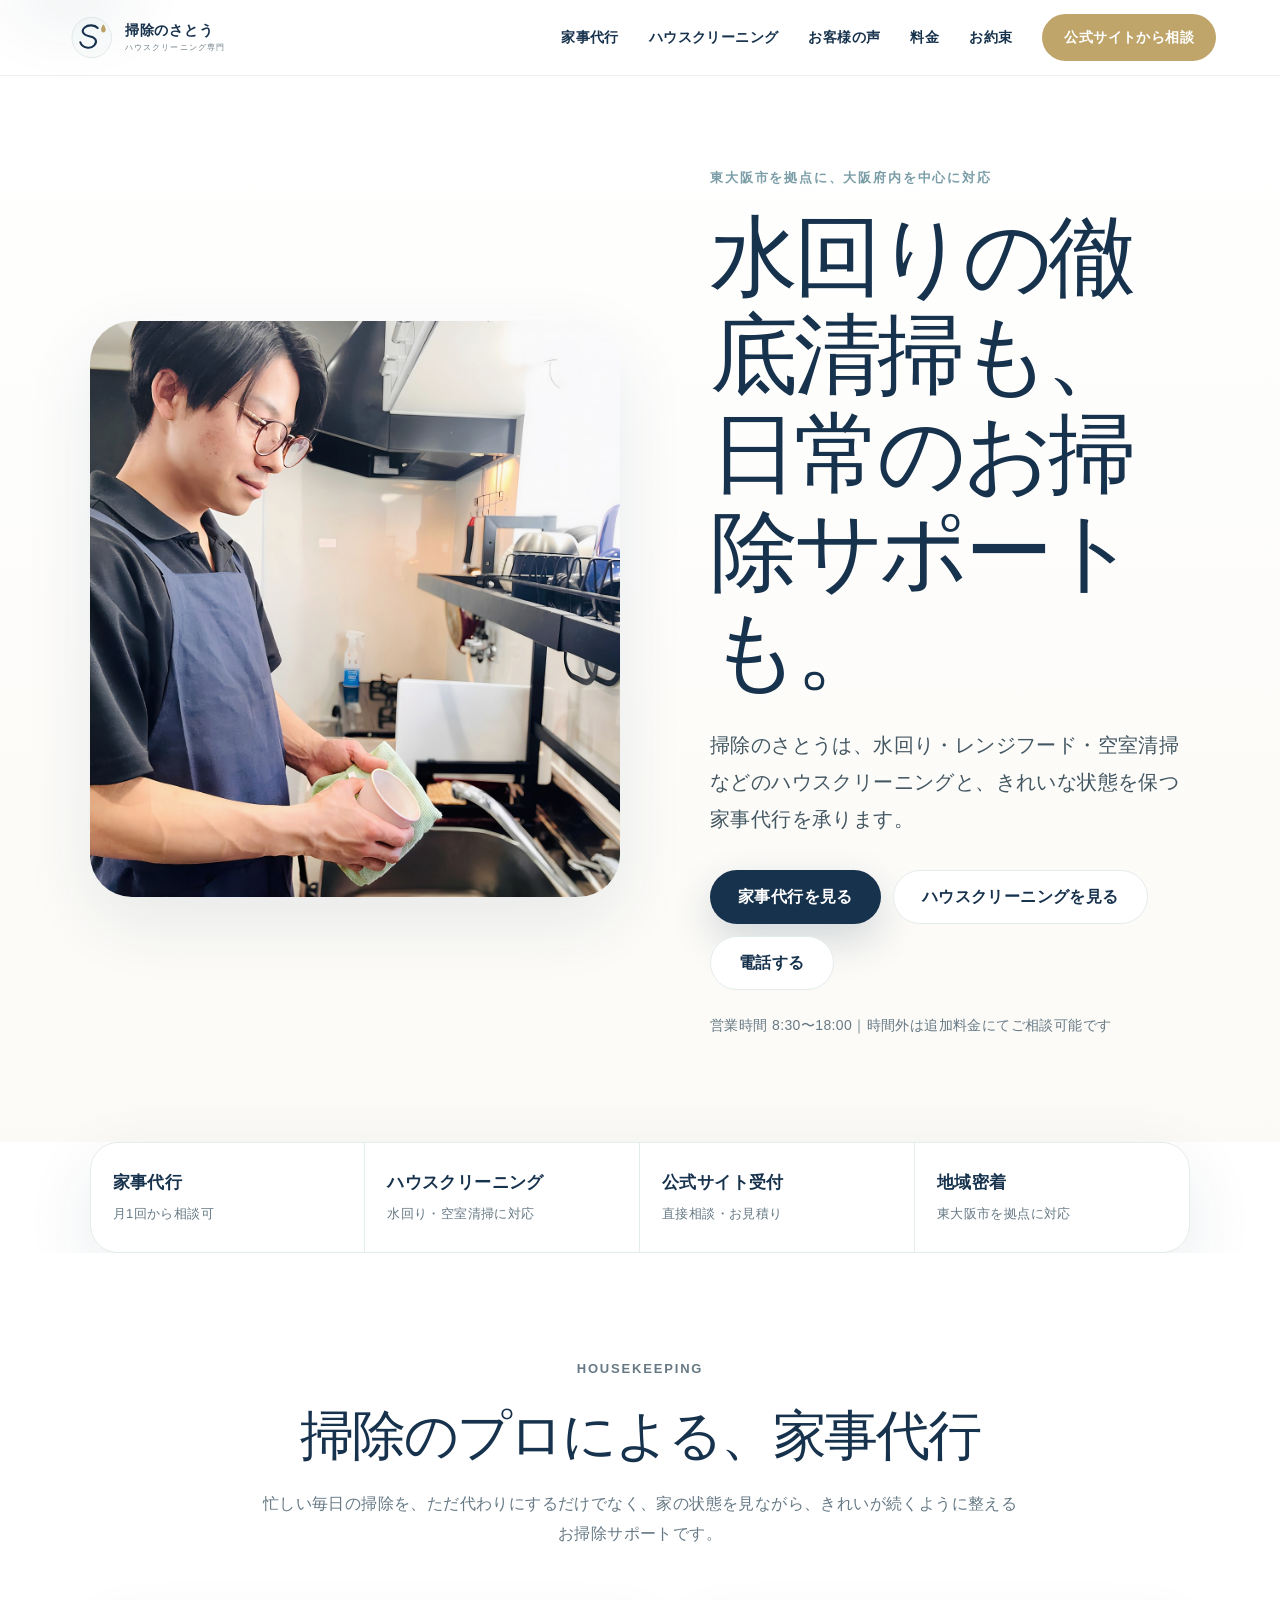
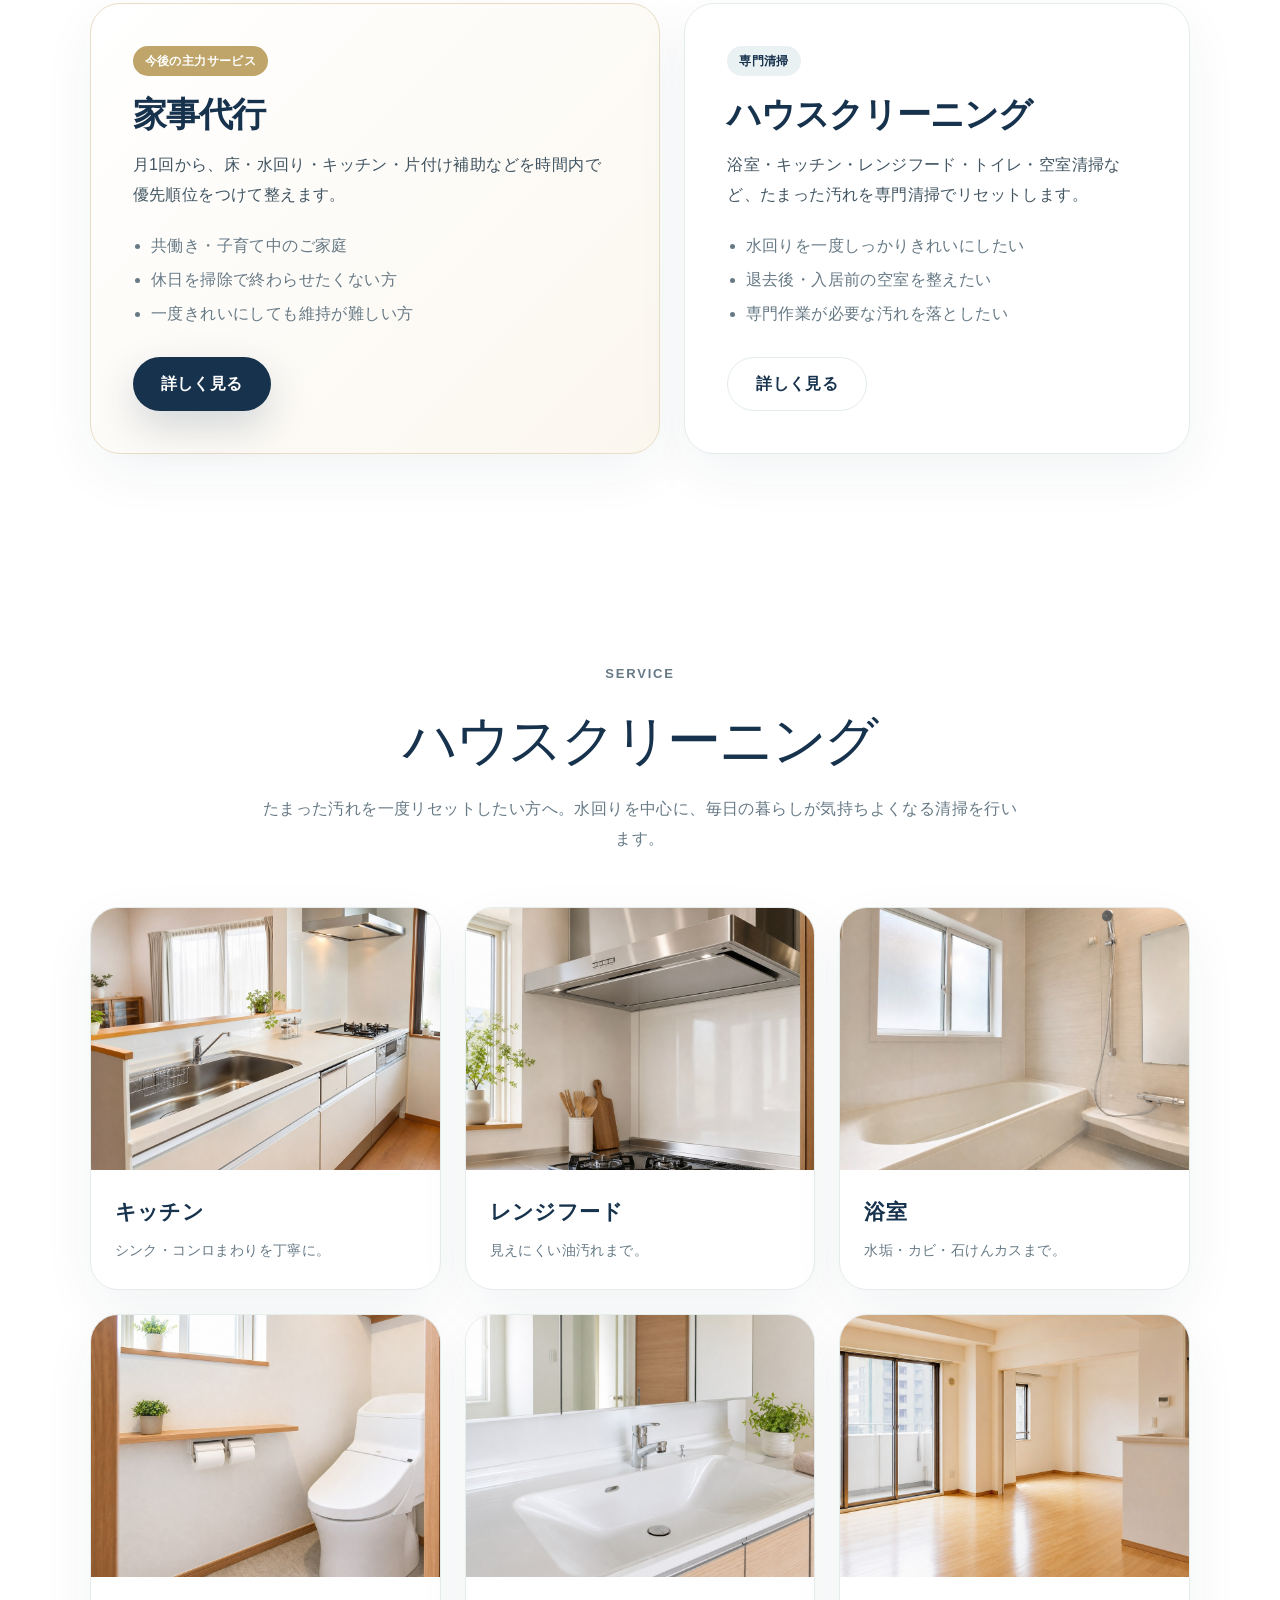
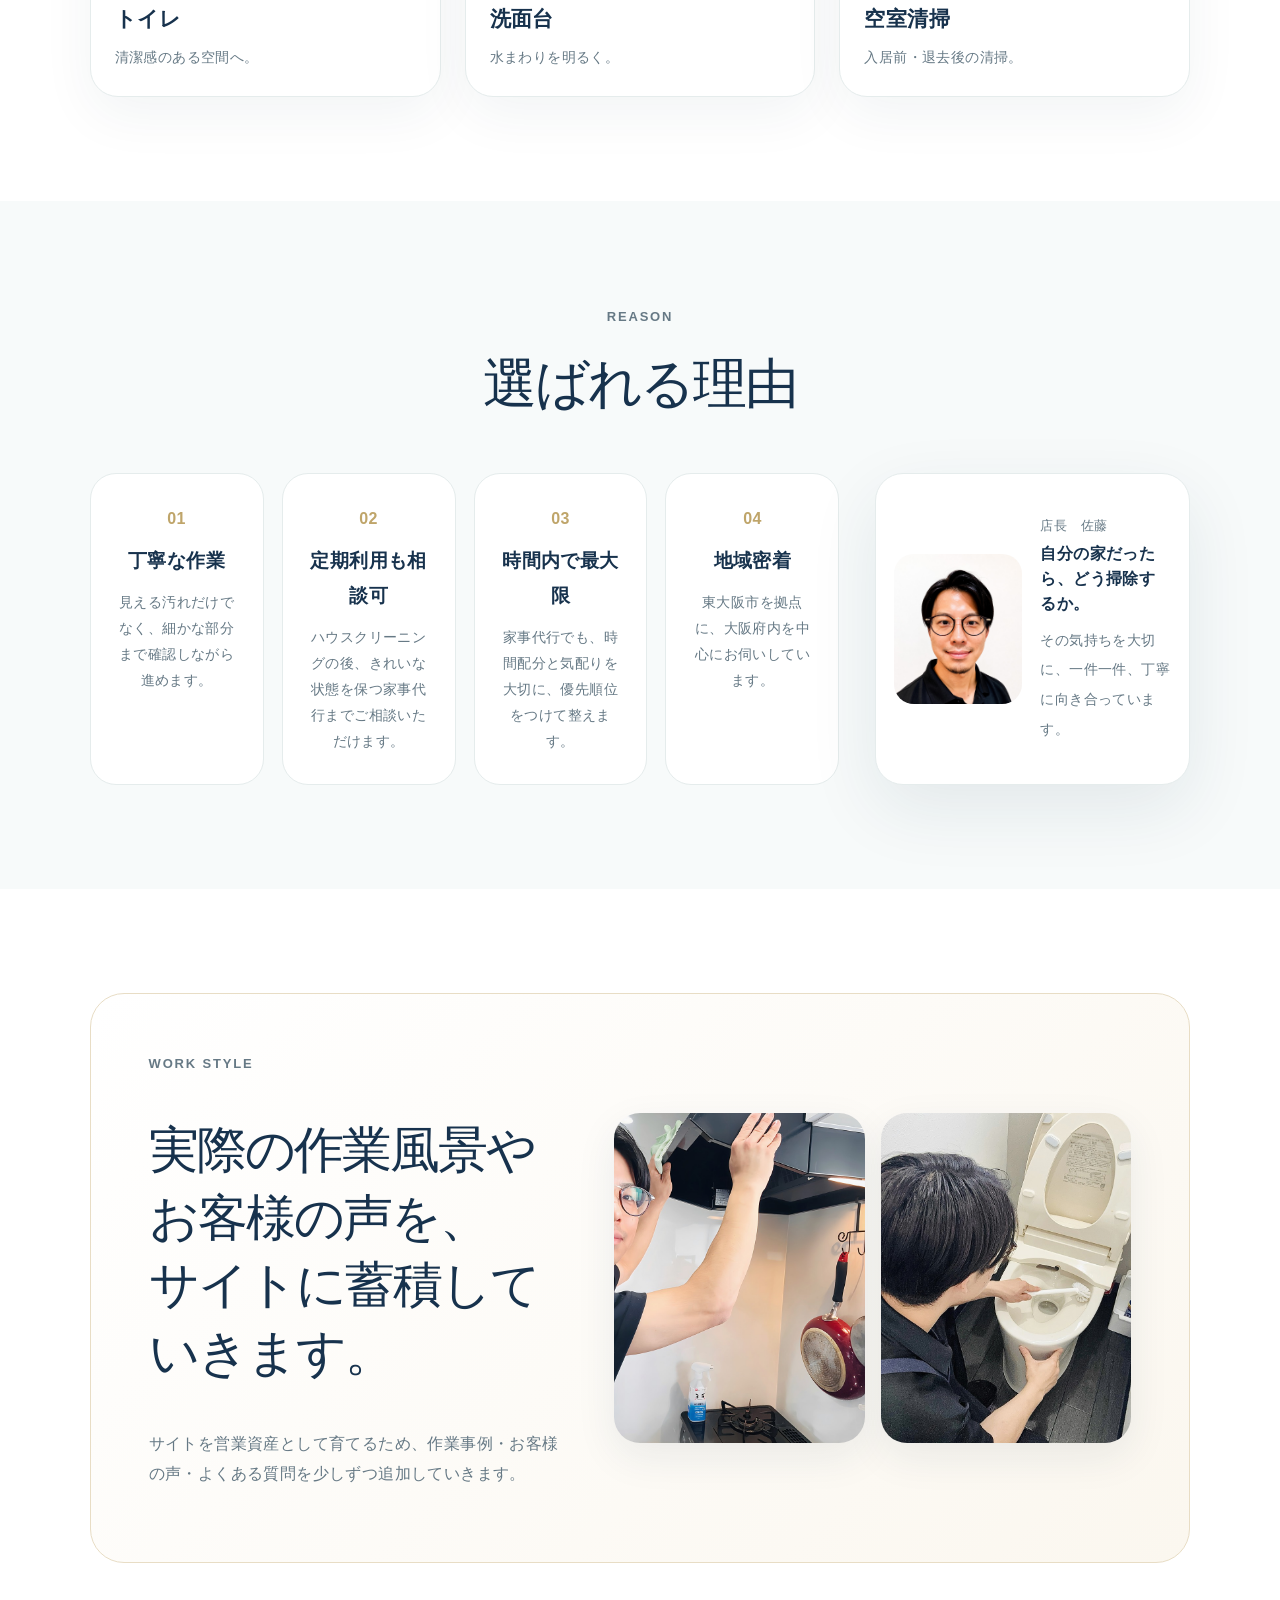
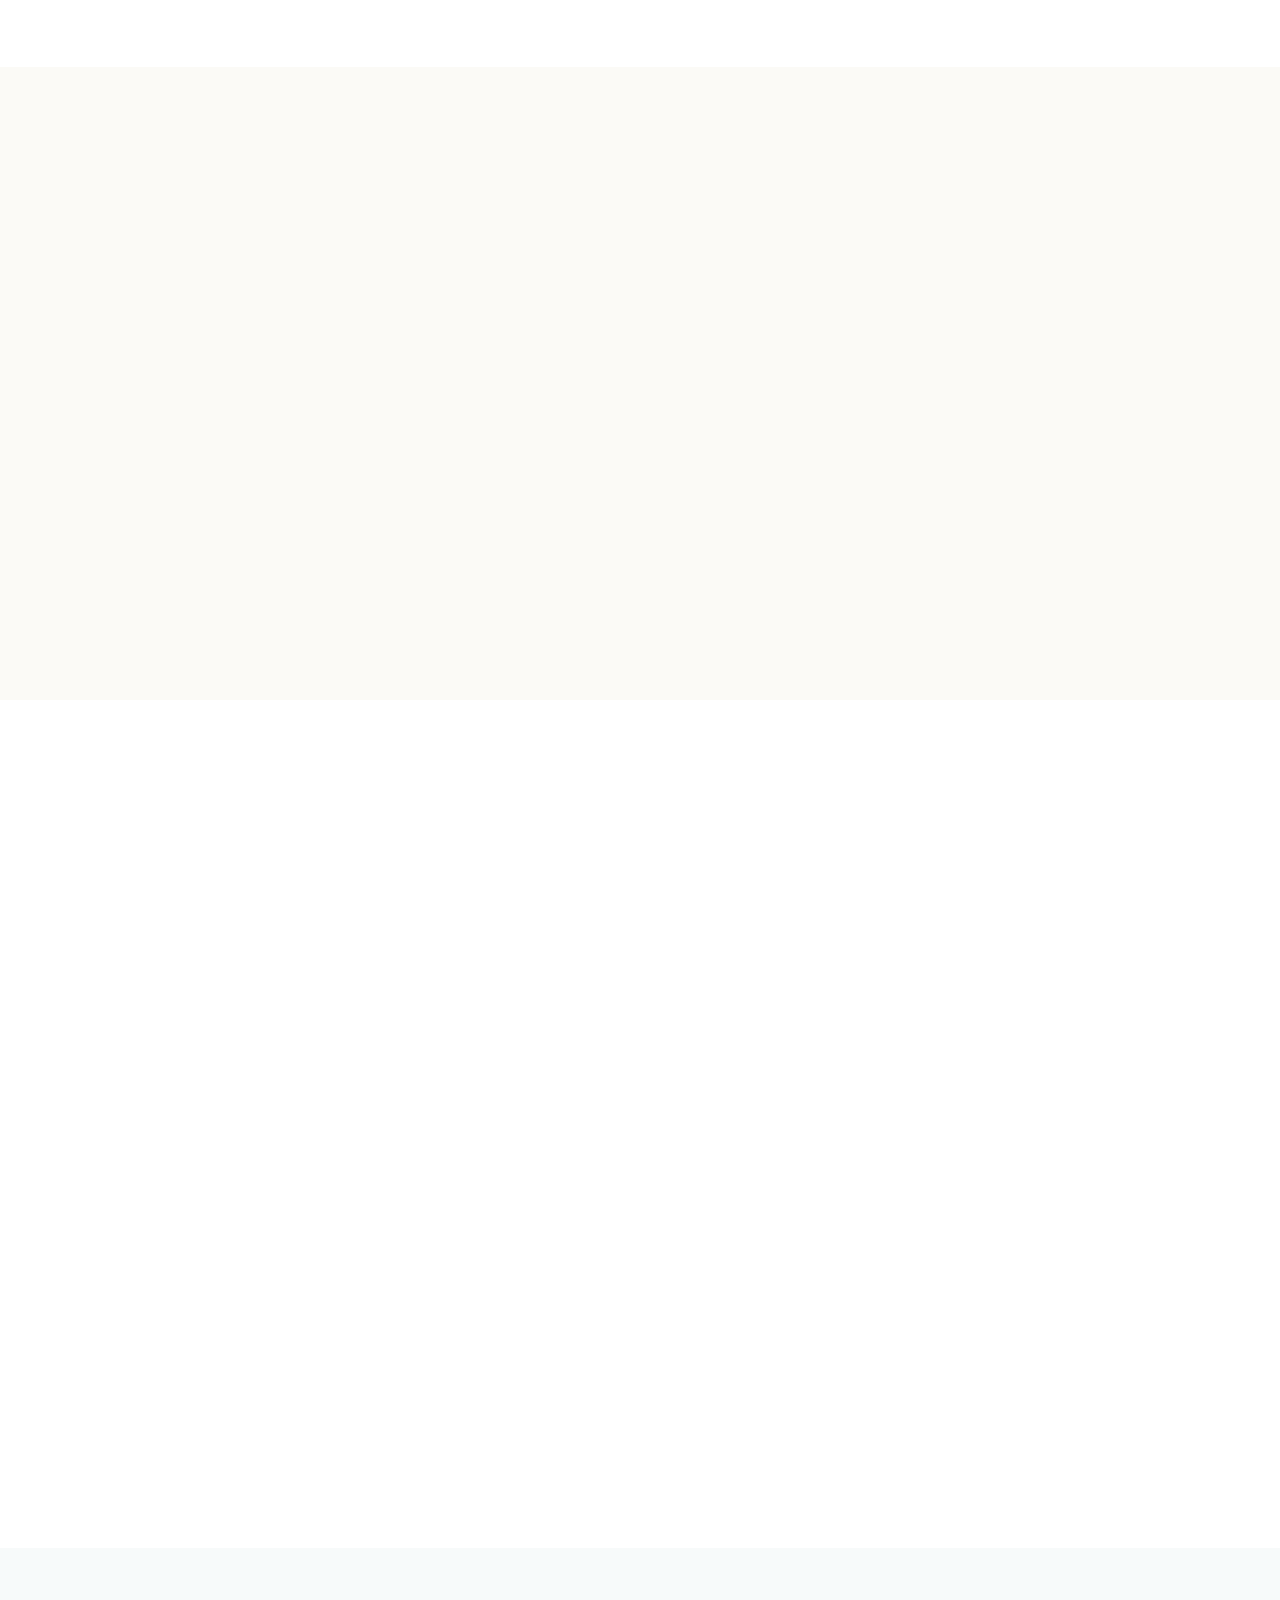
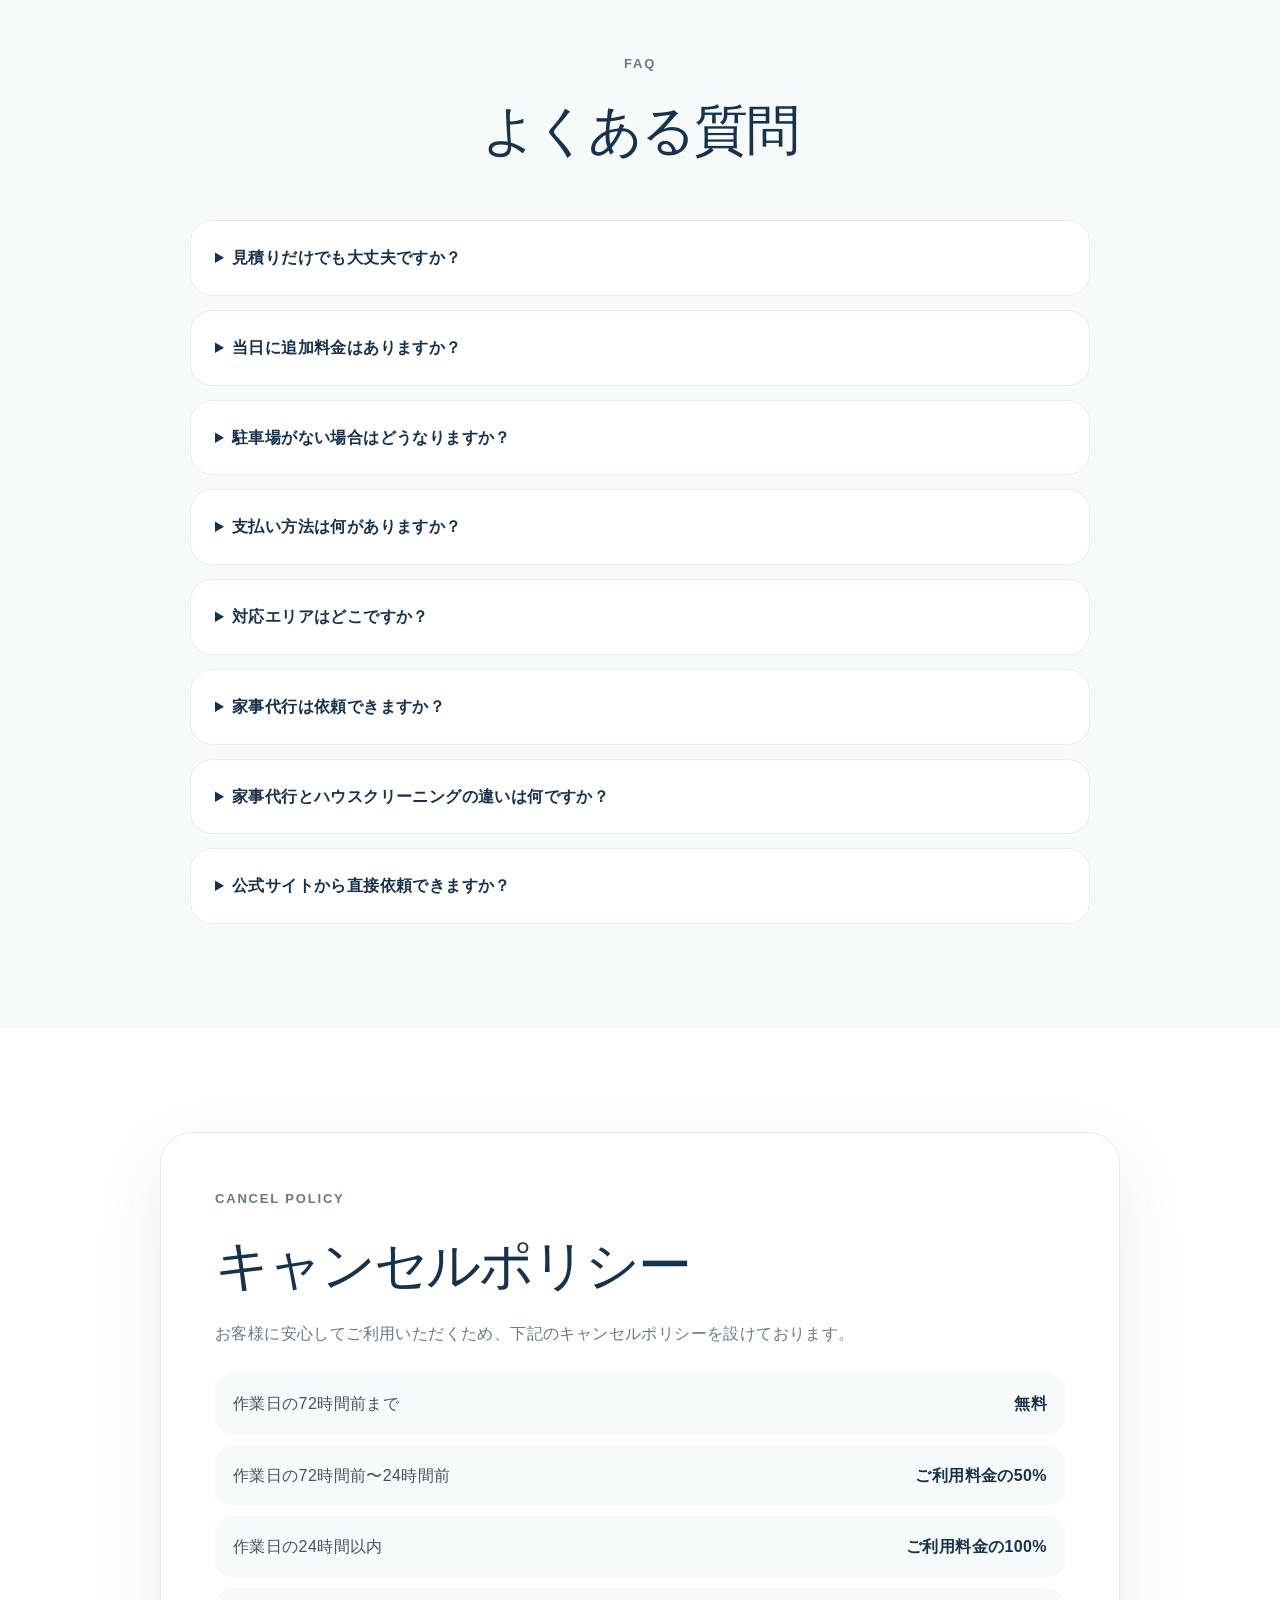
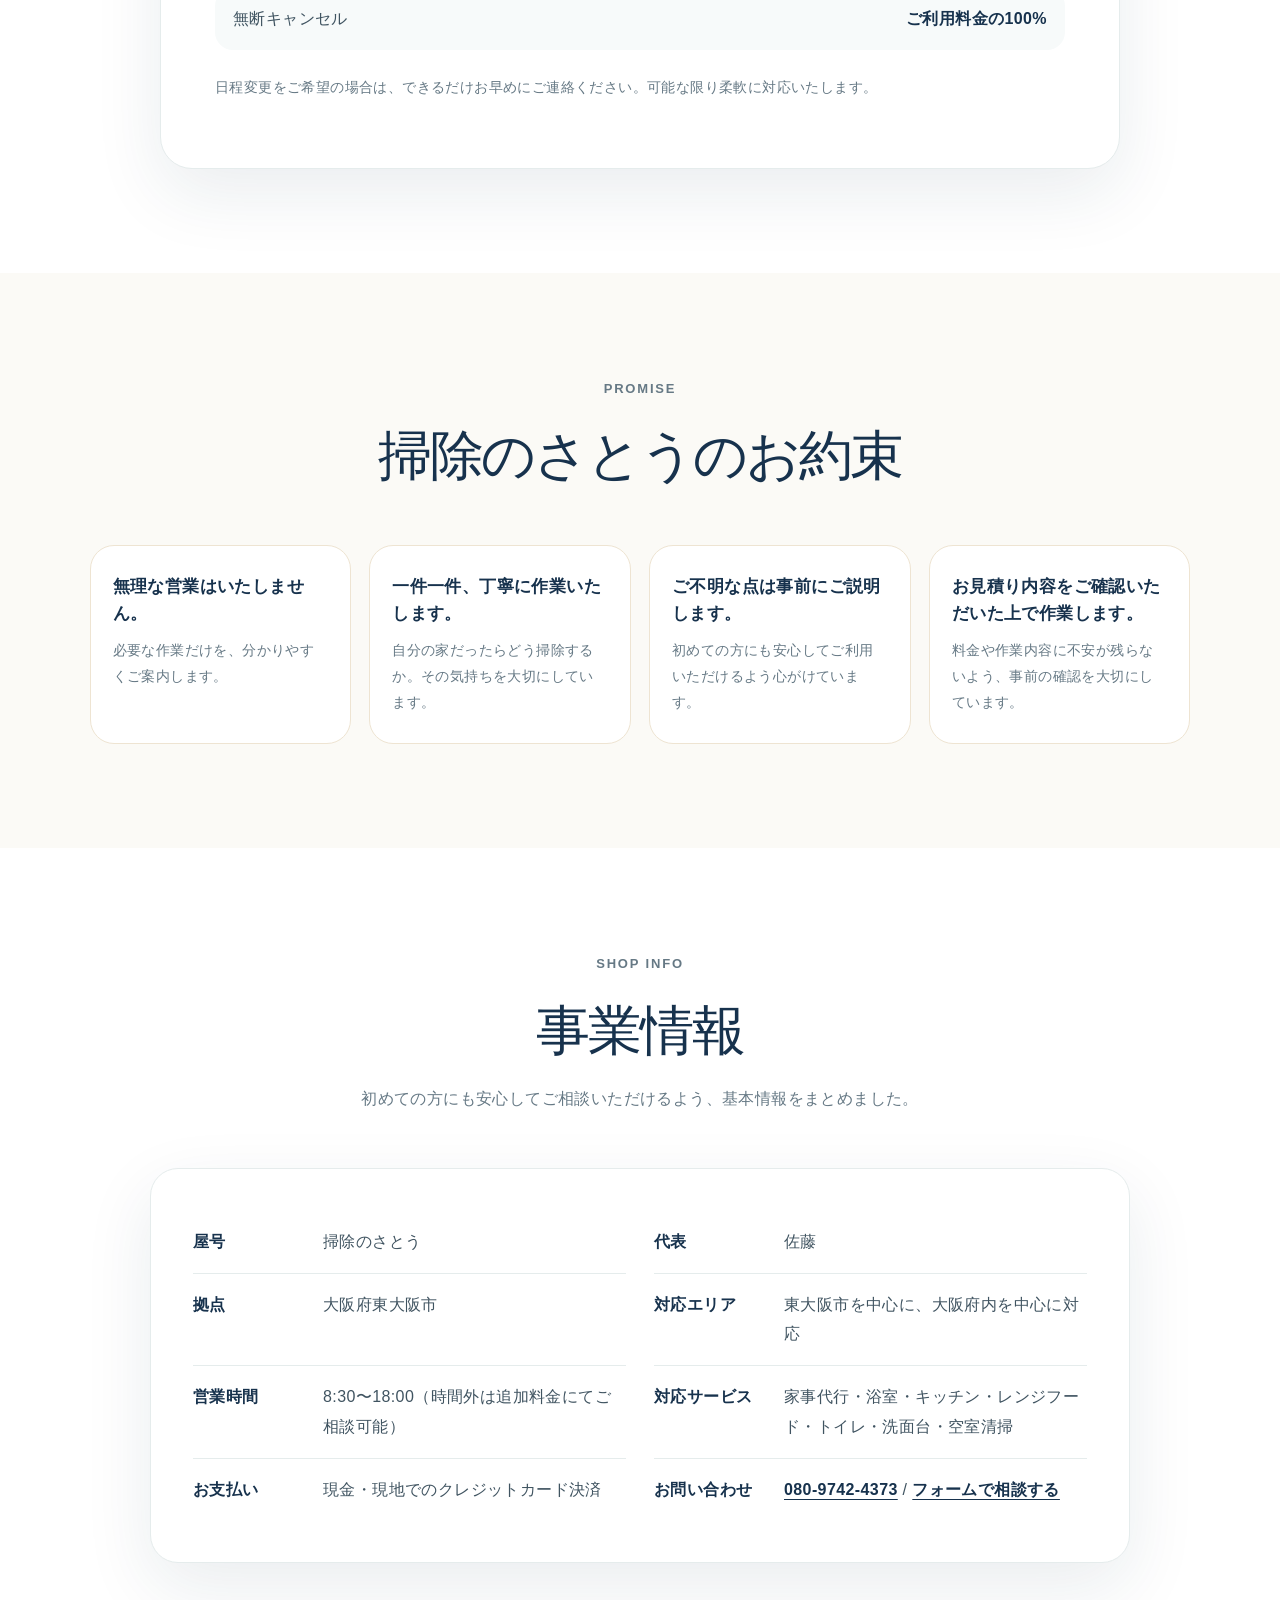
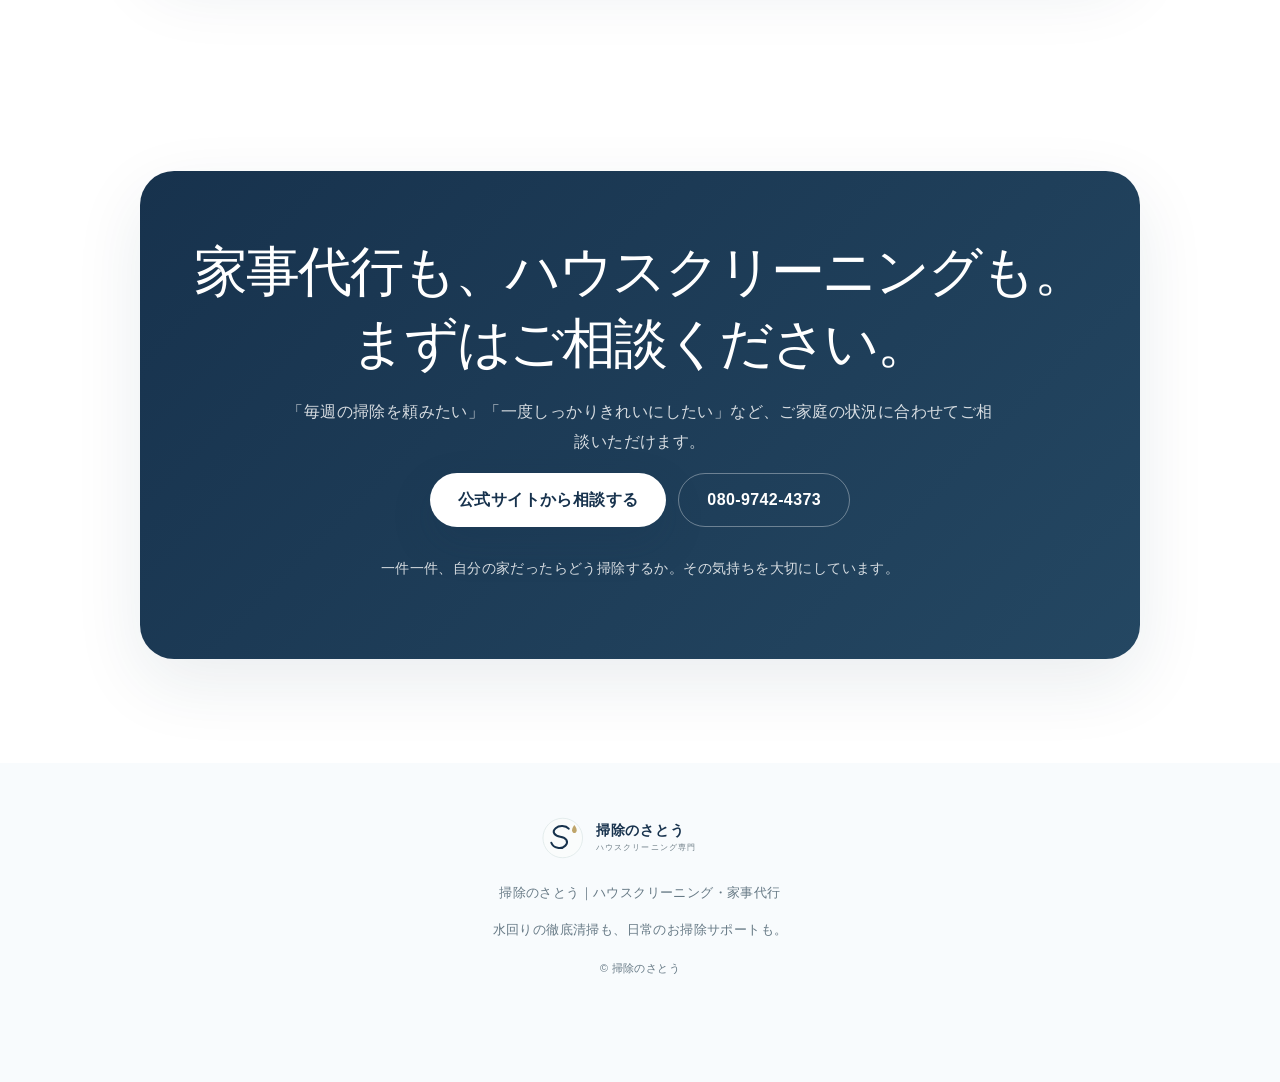
==== commit a7d9d74e: "Add files via upload" ====
--- a/index.html
+++ b/index.html
@@ -269,7 +269,7 @@
 
 <section class="section contact" id="contact">
   <div class="contact-card reveal">
-    <h2>家事代行も、ハウスクリーニングも。まずはご相談ください。</h2>
+    <h2>家事代行も、ハウスクリーニングも。<br>まずはご相談ください。</h2>
     <p>「毎週の掃除を頼みたい」「一度しっかりきれいにしたい」など、ご家庭の状況に合わせてご相談いただけます。</p>
     <div class="actions center">
       <a class="button primary light" href="https://forms.gle/PF4ynjadxf1Uwvu38" target="_blank" rel="noopener noreferrer">公式サイトから相談する</a>
